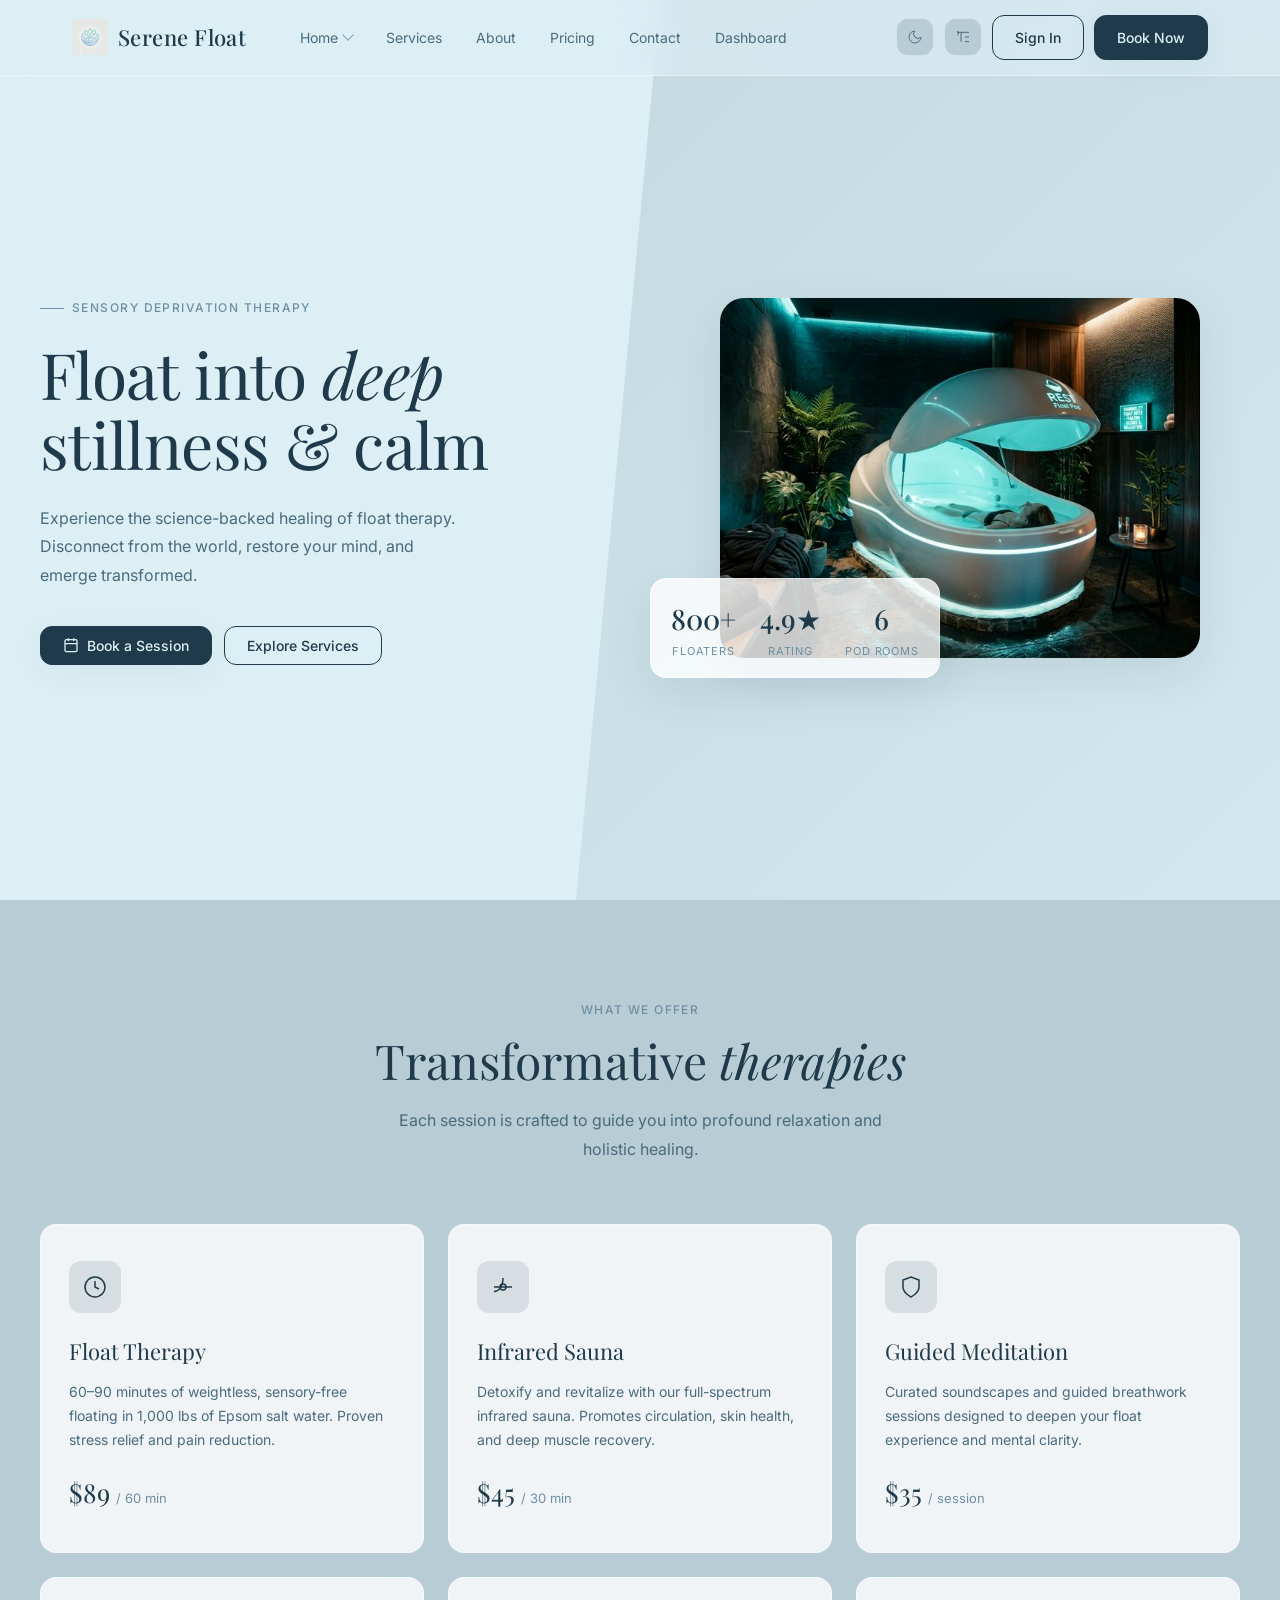
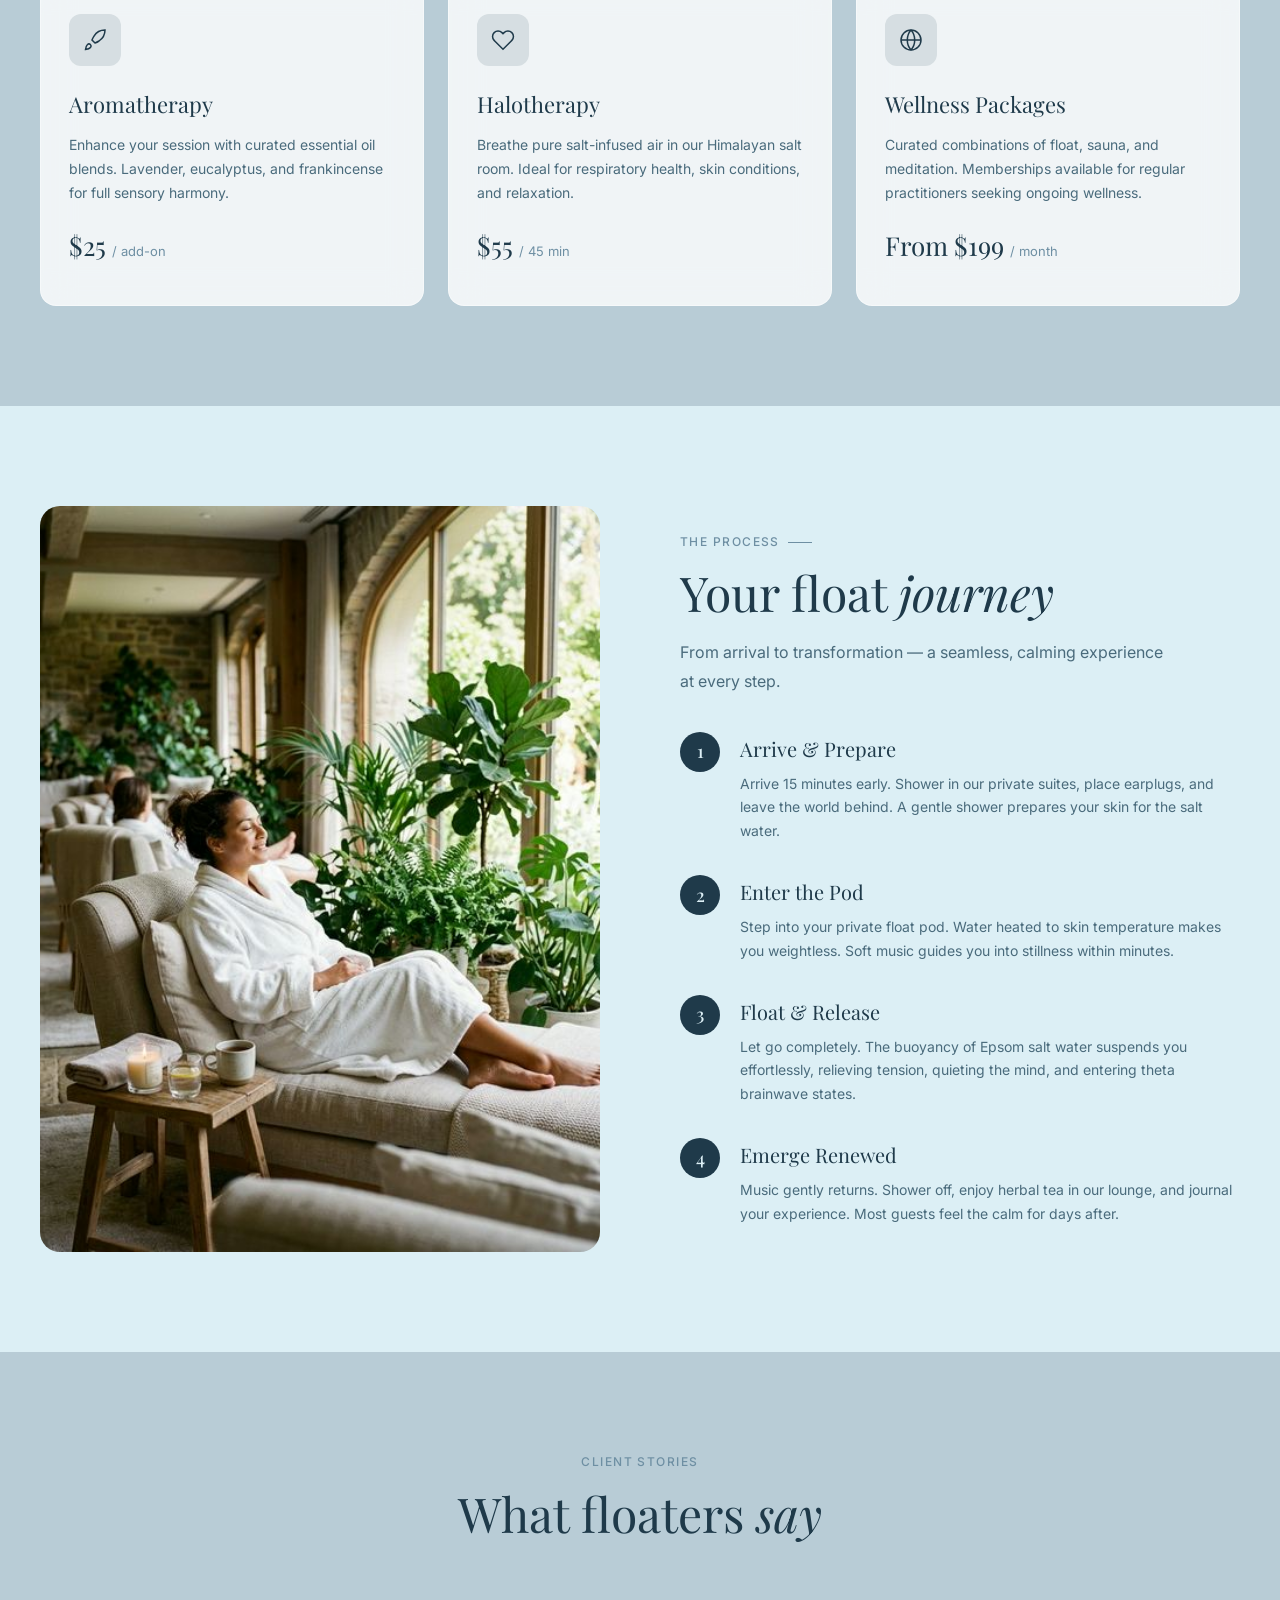
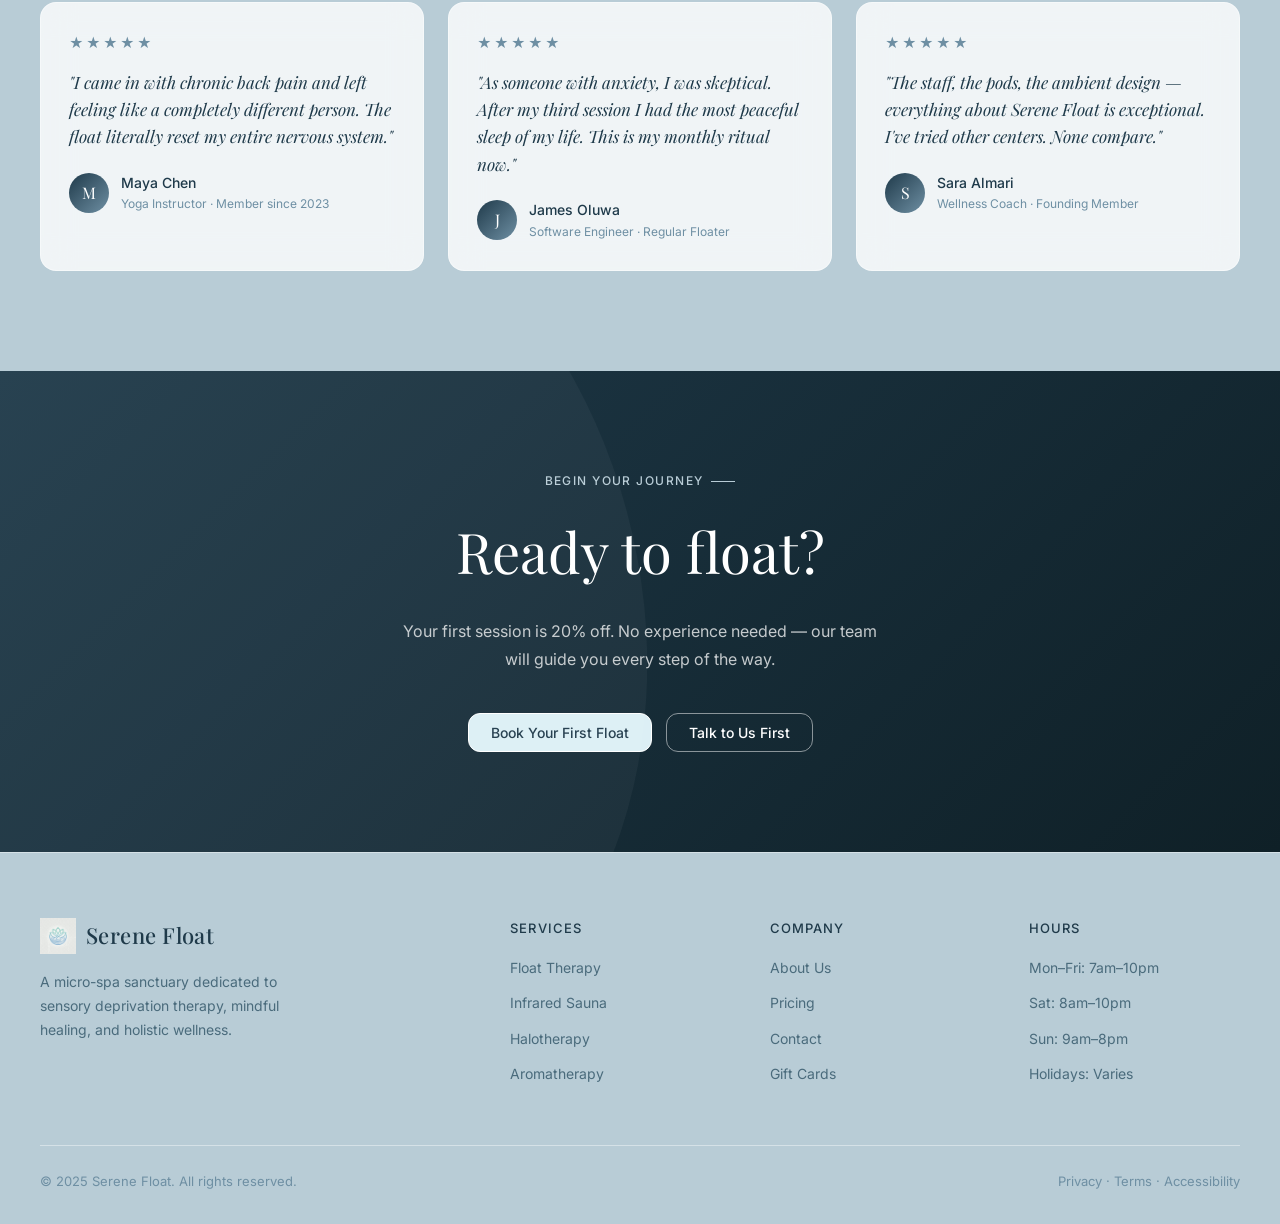
==== index.html @ e2aed6a7 "first commit" ====
<!doctype html>
<html lang="en" data-theme="light" data-dir="ltr">
  <head>
    <meta charset="UTF-8" />
    <meta name="viewport" content="width=device-width, initial-scale=1.0" />
    <title>Serene Float — Index</title>
    <link
      href="https://fonts.googleapis.com/css2?family=Playfair+Display:ital,wght@0,400;0,500;0,600;1,400&family=Inter:wght@300;400;500&family=Poppins:wght@300;400&display=swap"
      rel="stylesheet"
    />
    <link rel="stylesheet" href="assets/css/style.css" />
    <link rel="stylesheet" href="assets/css/dark-mode.css" />
    <link rel="stylesheet" href="assets/css/rtl.css" />
  </head>
  <body>
    <header class="site-header" id="siteHeader">
      <nav class="nav-inner">
        <a class="logo" onclick="showPage('home')">
          <div class="logo-icon">
            <img src="assets/images/logo.png" alt="Serene Float Logo" style="width: 100%; height: 100%; object-fit: contain;">
          </div>
          Serene Float
        </a>
        <div class="nav-links">
          <div class="nav-item dropdown">
            <a class="dropdown-toggle" onclick="showPage('home')">Home</a>
            <div class="dropdown-menu">
              <a class="dropdown-link" href="index.html">Home v1 (SPA)</a>
              <a class="dropdown-link" href="pages/home-v2.html">Home v2 (Bento)</a>
            </div>
          </div>
          <a href="pages/services.html" data-page="services">Services</a>
          <a href="pages/about.html" data-page="about">About</a>
          <a href="pages/pricing.html" data-page="pricing">Pricing</a>
          <a href="pages/contact.html" data-page="contact">Contact</a>
          <a href="pages/dashboard.html" data-page="dashboard">Dashboard</a>
          <div class="mobile-nav-btns">
            <button href="pages/login.html" class="btn btn-secondary">
              Sign In
            </button>
            <button href="pages/signup.html" class="btn btn-primary">
              Book Now
            </button>
          </div>
        </div>
        <div class="nav-actions">
          <button
            class="icon-btn"
            onclick="toggleTheme()"
            title="Toggle theme"
            id="themeBtn"
          >
            <svg
              id="themeIcon"
              viewBox="0 0 24 24"
              fill="none"
              stroke="currentColor"
              stroke-width="1.5"
            >
              <path d="M21 12.79A9 9 0 1111.21 3 7 7 0 0021 12.79z" />
            </svg>
          </button>
          <button
            class="icon-btn"
            onclick="toggleRTL()"
            title="Toggle RTL"
            id="rtlBtn"
          >
            <svg
              viewBox="0 0 24 24"
              fill="none"
              stroke="currentColor"
              stroke-width="1.5"
            >
              <path d="M3 5h12M9 5v14M3 9l3-3-3-3M15 5h6M15 19h6M15 12h6" />
            </svg>
          </button>
          <a href="pages/login.html" class="btn btn-secondary"
            >Sign In</a
          >
          <a href="pages/signup.html" class="btn btn-primary"
            >Book Now</a
          >
        </div>
      </nav>
    </header>
    <div id="home" class="page active">
      <!-- HERO -->
      <section class="hero">
        <div class="hero-inner">
          <div class="hero-content">
            <div class="hero-label fade-up fade-up-1">
              Sensory Deprivation Therapy
            </div>
            <h1 class="fade-up fade-up-2">
              Float into <em>deep</em><br />stillness & calm
            </h1>
            <p class="hero-desc fade-up fade-up-3">
              Experience the science-backed healing of float therapy. Disconnect
              from the world, restore your mind, and emerge transformed.
            </p>
            <div class="hero-actions fade-up fade-up-4">
              <button class="btn btn-primary" href="pages/signup.html">
                <svg
                  width="16"
                  height="16"
                  fill="none"
                  stroke="currentColor"
                  stroke-width="2"
                  viewBox="0 0 24 24"
                >
                  <rect x="3" y="4" width="18" height="18" rx="2" />
                  <path d="M16 2v4M8 2v4M3 10h18" />
                </svg>
                Book a Session
              </button>
              <button class="btn btn-secondary" href="pages/services.html">
                Explore Services
              </button>
            </div>
          </div>
          <div class="hero-visual fade-up fade-up-3">
            <div class="float-pod">
              <div class="float-pod-img" style="background: none">
                <img
                  src="assets/images/home_hero.png"
                  alt="Luxurious Float Pod"
                  style="width: 100%; height: 100%; object-fit: cover"
                />
              </div>
            </div>
            <div class="hero-stats">
              <div class="stat-item">
                <div class="stat-val">800+</div>
                <div class="stat-label">Floaters</div>
              </div>
              <div class="stat-item">
                <div class="stat-val">4.9★</div>
                <div class="stat-label">Rating</div>
              </div>
              <div class="stat-item">
                <div class="stat-val">6</div>
                <div class="stat-label">Pod Rooms</div>
              </div>
            </div>
          </div>
        </div>
      </section>

      <!-- SERVICES PREVIEW -->
      <section class="section services-bg">
        <div class="section-inner">
          <div class="section-header center">
            <div class="section-label">What We Offer</div>
            <h2 class="section-title">Transformative <em>therapies</em></h2>
            <p class="section-sub">
              Each session is crafted to guide you into profound relaxation and
              holistic healing.
            </p>
          </div>
          <div class="services-grid">
            <div class="service-card">
              <div class="service-icon">
                <svg viewBox="0 0 24 24">
                  <path d="M12 2a10 10 0 100 20A10 10 0 0012 2z" />
                  <path d="M12 6v6l4 2" />
                </svg>
              </div>
              <h3>Float Therapy</h3>
              <p>
                60–90 minutes of weightless, sensory-free floating in 1,000 lbs
                of Epsom salt water. Proven stress relief and pain reduction.
              </p>
              <div class="service-price">$89 <span>/ 60 min</span></div>
            </div>
            <div class="service-card">
              <div class="service-icon">
                <svg viewBox="0 0 24 24">
                  <path d="M3 12h18M12 3c0 9-4.5 13.5-9 13.5" />
                  <circle cx="12" cy="12" r="3" />
                </svg>
              </div>
              <h3>Infrared Sauna</h3>
              <p>
                Detoxify and revitalize with our full-spectrum infrared sauna.
                Promotes circulation, skin health, and deep muscle recovery.
              </p>
              <div class="service-price">$45 <span>/ 30 min</span></div>
            </div>
            <div class="service-card">
              <div class="service-icon">
                <svg viewBox="0 0 24 24">
                  <path d="M12 22s8-4 8-10V5l-8-3-8 3v7c0 6 8 10 8 10z" />
                </svg>
              </div>
              <h3>Guided Meditation</h3>
              <p>
                Curated soundscapes and guided breathwork sessions designed to
                deepen your float experience and mental clarity.
              </p>
              <div class="service-price">$35 <span>/ session</span></div>
            </div>
            <div class="service-card">
              <div class="service-icon">
                <svg viewBox="0 0 24 24">
                  <path
                    d="M4.5 16.5c-1.5 1.26-2 5-2 5s3.74-.5 5-2c.71-.84.7-2.13-.09-2.91a2.18 2.18 0 00-2.91-.09z"
                  />
                  <path
                    d="M12 15l-3-3a22 22 0 012-3.95A12.88 12.88 0 0122 2c0 2.72-.78 7.5-6 11a22.35 22.35 0 01-4 2z"
                  />
                </svg>
              </div>
              <h3>Aromatherapy</h3>
              <p>
                Enhance your session with curated essential oil blends.
                Lavender, eucalyptus, and frankincense for full sensory harmony.
              </p>
              <div class="service-price">$25 <span>/ add-on</span></div>
            </div>
            <div class="service-card">
              <div class="service-icon">
                <svg viewBox="0 0 24 24">
                  <path
                    d="M20.84 4.61a5.5 5.5 0 00-7.78 0L12 5.67l-1.06-1.06a5.5 5.5 0 00-7.78 7.78l1.06 1.06L12 21.23l7.78-7.78 1.06-1.06a5.5 5.5 0 000-7.78z"
                  />
                </svg>
              </div>
              <h3>Halotherapy</h3>
              <p>
                Breathe pure salt-infused air in our Himalayan salt room. Ideal
                for respiratory health, skin conditions, and relaxation.
              </p>
              <div class="service-price">$55 <span>/ 45 min</span></div>
            </div>
            <div class="service-card">
              <div class="service-icon">
                <svg viewBox="0 0 24 24">
                  <circle cx="12" cy="12" r="10" />
                  <path
                    d="M2 12h20M12 2a15.3 15.3 0 010 20M12 2a15.3 15.3 0 000 20"
                  />
                </svg>
              </div>
              <h3>Wellness Packages</h3>
              <p>
                Curated combinations of float, sauna, and meditation.
                Memberships available for regular practitioners seeking ongoing
                wellness.
              </p>
              <div class="service-price">From $199 <span>/ month</span></div>
            </div>
          </div>
        </div>
      </section>

      <!-- HOW IT WORKS -->
      <section class="section">
        <div class="section-inner">
          <div class="how-inner">
            <div class="how-visual">
              <div class="how-image" style="background: none">
                <img
                  src="assets/images/home_process.png"
                  alt="Spa Process"
                  style="width: 100%; height: 100%; object-fit: cover"
                />
              </div>
            </div>
            <div>
              <div class="section-label">The Process</div>
              <h2 class="section-title">Your float <em>journey</em></h2>
              <p class="section-sub" style="margin-bottom: 36px">
                From arrival to transformation — a seamless, calming experience
                at every step.
              </p>
              <div class="how-steps">
                <div class="step">
                  <div class="step-num">1</div>
                  <div class="step-content">
                    <h4>Arrive & Prepare</h4>
                    <p>
                      Arrive 15 minutes early. Shower in our private suites,
                      place earplugs, and leave the world behind. A gentle
                      shower prepares your skin for the salt water.
                    </p>
                  </div>
                </div>
                <div class="step">
                  <div class="step-num">2</div>
                  <div class="step-content">
                    <h4>Enter the Pod</h4>
                    <p>
                      Step into your private float pod. Water heated to skin
                      temperature makes you weightless. Soft music guides you
                      into stillness within minutes.
                    </p>
                  </div>
                </div>
                <div class="step">
                  <div class="step-num">3</div>
                  <div class="step-content">
                    <h4>Float & Release</h4>
                    <p>
                      Let go completely. The buoyancy of Epsom salt water
                      suspends you effortlessly, relieving tension, quieting the
                      mind, and entering theta brainwave states.
                    </p>
                  </div>
                </div>
                <div class="step">
                  <div class="step-num">4</div>
                  <div class="step-content">
                    <h4>Emerge Renewed</h4>
                    <p>
                      Music gently returns. Shower off, enjoy herbal tea in our
                      lounge, and journal your experience. Most guests feel the
                      calm for days after.
                    </p>
                  </div>
                </div>
              </div>
            </div>
          </div>
        </div>
      </section>

      <!-- TESTIMONIALS -->
      <section class="section services-bg">
        <div class="section-inner">
          <div class="section-header center">
            <div class="section-label">Client Stories</div>
            <h2 class="section-title">What floaters <em>say</em></h2>
          </div>
          <div class="testimonials-grid">
            <div class="testimonial">
              <div class="t-stars">★★★★★</div>
              <p class="t-text">
                "I came in with chronic back pain and left feeling like a
                completely different person. The float literally reset my entire
                nervous system."
              </p>
              <div class="t-author">
                <div class="t-avatar">M</div>
                <div>
                  <div class="t-name">Maya Chen</div>
                  <div class="t-role">Yoga Instructor · Member since 2023</div>
                </div>
              </div>
            </div>
            <div class="testimonial">
              <div class="t-stars">★★★★★</div>
              <p class="t-text">
                "As someone with anxiety, I was skeptical. After my third
                session I had the most peaceful sleep of my life. This is my
                monthly ritual now."
              </p>
              <div class="t-author">
                <div class="t-avatar">J</div>
                <div>
                  <div class="t-name">James Oluwa</div>
                  <div class="t-role">Software Engineer · Regular Floater</div>
                </div>
              </div>
            </div>
            <div class="testimonial">
              <div class="t-stars">★★★★★</div>
              <p class="t-text">
                "The staff, the pods, the ambient design — everything about
                Serene Float is exceptional. I've tried other centers. None
                compare."
              </p>
              <div class="t-author">
                <div class="t-avatar">S</div>
                <div>
                  <div class="t-name">Sara Almari</div>
                  <div class="t-role">Wellness Coach · Founding Member</div>
                </div>
              </div>
            </div>
          </div>
        </div>
      </section>

      <!-- CTA -->
      <section class="cta-section">
        <div class="section-inner">
          <div class="section-label">Begin Your Journey</div>
          <h2>Ready to float?</h2>
          <p>
            Your first session is 20% off. No experience needed — our team will
            guide you every step of the way.
          </p>
          <div class="cta-actions">
            <button class="btn btn-white" onclick="showPage('auth-signup')">
              Book Your First Float
            </button>
            <button class="btn btn-outline-white" onclick="showPage('contact')">
              Talk to Us First
            </button>
          </div>
        </div>
      </section>

      <!-- FOOTER -->
    </div>
    <footer class="site-footer">
      <div class="footer-inner">
        <div class="footer-grid">
          <div class="footer-brand">
            <div class="logo">
              <div class="logo-icon">
                <a href="index.html">
                  <img src="assets/images/logo.png" alt="Serene Float Logo" style="width: 100%; height: 100%; object-fit: contain;">
                </a>
              </div>
              Serene Float
            </div>
            <p>
              A micro-spa sanctuary dedicated to sensory deprivation therapy,
              mindful healing, and holistic wellness.
            </p>
          </div>
          <div class="footer-col">
            <h5>Services</h5>
            <ul>
              <li><a href="pages/services.html">Float Therapy</a></li>
              <li><a href="pages/services.html">Infrared Sauna</a></li>
              <li><a href="pages/services.html">Halotherapy</a></li>
              <li><a href="pages/services.html">Aromatherapy</a></li>
            </ul>
          </div>
          <div class="footer-col">
            <h5>Company</h5>
            <ul>
              <li><a href="pages/about.html">About Us</a></li>
              <li><a href="pages/pricing.html">Pricing</a></li>
              <li><a href="pages/contact.html">Contact</a></li>
              <li><a href="#">Gift Cards</a></li>
            </ul>
          </div>
          <div class="footer-col">
            <h5>Hours</h5>
            <ul>
              <li><a href="#">Mon–Fri: 7am–10pm</a></li>
              <li><a href="#">Sat: 8am–10pm</a></li>
              <li><a href="#">Sun: 9am–8pm</a></li>
              <li><a href="#">Holidays: Varies</a></li>
            </ul>
          </div>
        </div>
        <div class="footer-bottom">
          <p>© 2025 Serene Float. All rights reserved.</p>
          <p style="font-size: 13px; color: var(--text-light)">
            Privacy · Terms · Accessibility
          </p>
        </div>
      </div>
    </footer>

    <script src="assets/js/main.js"></script>
  </body>
</html>
---- assets/css/style.css ----
/* =========================================
   CSS VARIABLES & RESET
   ========================================= */
:root {
  --primary: #1f3a4a;
  --primary-dark: #0f2027;
  --secondary: #6e8fa3;
  --secondary-light: #b8ccd6;
  --accent-glow: #5fa8d3;
  --bg: #dceff5;
  --bg-alt: #b8ccd6;
  --surface: rgba(255, 255, 255, 0.788);
  --text: #1f3a4a;
  --text-muted: #4a6b7c;
  --text-light: #6e8fa3;
  --border: rgba(255, 255, 255, 0.4);
  --success: #9caf9c;
  --warning: #c7c9c7;
  --error: #c0645a;
  --radius: 16px;
  --radius-sm: 12px;
  --shadow: 0 8px 32px rgba(31, 58, 74, 0.05);
  --shadow-lg: 0 16px 48px rgba(31, 58, 74, 0.1);
  --glow: 0 0 20px rgba(95, 168, 211, 0.6);
  --transition: all 0.6s cubic-bezier(0.25, 0.8, 0.25, 1);
  --font-display: "Playfair Display", serif;
  --font-body: "Inter", sans-serif;
  --nav-h: 76px;
}

*,
*::before,
*::after {
  box-sizing: border-box;
  margin: 0;
  padding: 0;
}
html {
  scroll-behavior: smooth;
}
body {
  font-family: var(--font-body);
  background: var(--bg);
  color: var(--text);
  font-size: 15px;
  line-height: 1.7;
  transition:
    background 0.3s ease,
    color 0.3s ease;
}
img {
  display: block;
  max-width: 100%;
}
a {
  text-decoration: none;
  color: inherit;
}
ul {
  list-style: none;
}
button {
  font-family: var(--font-body);
  cursor: pointer;
  border: none;
  background: none;
}

/* =========================================
   PAGE SYSTEM
   ========================================= */
.page {
  display: none;
}
.page.active {
  display: block;
}
#auth-login.page.active,
#auth-signup.page.active,
#dashboard.page.active {
  display: flex;
}

/* =========================================
   HEADER & NAV
   ========================================= */
.site-header {
  position: fixed;
  top: 0;
  left: 0;
  right: 0;
  z-index: 100;
  height: var(--nav-h);
  background: var(--bg);
  border-bottom: 1px solid var(--border);
  display: flex;
  align-items: center;
  transition: var(--transition);
}
.site-header.scrolled {
  box-shadow: var(--shadow);
}
.nav-inner {
  max-width: 1200px;
  margin: 0 auto;
  padding: 0 32px;
  width: 100%;
  display: flex;
  align-items: center;
  gap: 40px;
}
.logo {
  display: flex;
  align-items: center;
  gap: 10px;
  font-family: var(--font-display);
  font-size: 22px;
  font-weight: 500;
  letter-spacing: 0.02em;
  color: var(--primary);
  white-space: nowrap;
}
.logo-icon {
  width: 36px;
  height: 36px;
  display: flex;
  align-items: center;
  justify-content: center;
  overflow: hidden;
}
.logo-icon svg {
  width: 20px;
  height: 20px;
  fill: white;
}
.nav-links {
  display: flex;
  align-items: center;
  gap: 6px;
  flex: 1;
}
.nav-links a {
  font-size: 14px;
  font-weight: 400;
  color: var(--text-muted);
  padding: 8px 14px;
  border-radius: var(--radius-sm);
  transition: var(--transition);
}
.nav-links a:hover,
.nav-links a.active {
  color: var(--primary);
  background: color-mix(in srgb, var(--primary) 8%, transparent);
}
.nav-actions {
  display: flex;
  align-items: center;
  gap: 10px;
  margin-left: auto;
}
.icon-btn {
  width: 38px;
  height: 38px;
  border-radius: var(--radius-sm);
  display: flex;
  align-items: center;
  justify-content: center;
  background: var(--bg-alt);
  border: 1px solid var(--border);
  color: var(--text-muted);
  transition: var(--transition);
  cursor: pointer;
}
.icon-btn:hover {
  color: var(--primary);
  border-color: var(--primary);
}
.icon-btn svg {
  width: 16px;
  height: 16px;
}
.btn {
  display: inline-flex;
  align-items: center;
  justify-content: center;
  gap: 8px;
  padding: 10px 22px;
  border-radius: var(--radius-sm);
  font-size: 14px;
  font-weight: 500;
  transition: var(--transition);
  cursor: pointer;
  white-space: nowrap;
}
.btn-primary {
  background: var(--primary);
  color: var(--bg);
  border: 1.5px solid var(--primary);
}
.btn-primary:hover {
  background: var(--primary-dark);
  border-color: var(--primary-dark);
  transform: translateY(-1px);
  box-shadow: 0 4px 16px color-mix(in srgb, var(--primary) 35%, transparent);
}
.btn-secondary {
  background: transparent;
  color: var(--primary);
  border: 1.5px solid var(--primary);
}
.btn-secondary:hover {
  background: color-mix(in srgb, var(--primary) 8%, transparent);
}

/* =========================================
   HERO
   ========================================= */
.hero {
  min-height: 100vh;
  display: flex;
  align-items: center;
  padding: calc(var(--nav-h) + 60px) 32px 80px;
  background: var(--bg);
  position: relative;
  overflow: hidden;
}
.hero::before {
  content: "";
  position: absolute;
  top: 0;
  right: 0;
  width: 55%;
  height: 100%;
  background: linear-gradient(
    135deg,
    color-mix(in srgb, var(--primary) 12%, transparent),
    color-mix(in srgb, var(--secondary) 8%, transparent)
  );
  clip-path: polygon(12% 0, 100% 0, 100% 100%, 0% 100%);
}
.hero-inner {
  max-width: 1200px;
  margin: 0 auto;
  width: 100%;
  display: grid;
  grid-template-columns: 1fr 1fr;
  gap: 80px;
  align-items: center;
  position: relative;
  z-index: 1;
}
.hero-label {
  display: inline-flex;
  align-items: center;
  gap: 8px;
  font-size: 12px;
  font-weight: 500;
  letter-spacing: 0.12em;
  text-transform: uppercase;
  color: var(--secondary);
  margin-bottom: 20px;
}
.hero-label::before {
  content: "";
  width: 24px;
  height: 1px;
  background: var(--secondary);
}
.hero h1 {
  font-family: var(--font-display);
  font-size: clamp(42px, 5vw, 68px);
  font-weight: 300;
  line-height: 1.1;
  letter-spacing: -0.01em;
  color: var(--text);
  margin-bottom: 24px;
}
.hero h1 em {
  font-style: italic;
  color: var(--primary);
}
.hero-desc {
  font-size: 16px;
  color: var(--text-muted);
  line-height: 1.8;
  max-width: 420px;
  margin-bottom: 36px;
}
.hero-actions {
  display: flex;
  gap: 12px;
  align-items: center;
}
.hero-visual {
  position: relative;
  display: flex;
  align-items: center;
  justify-content: center;
}
.float-pod {
  width: 100%;
  max-width: 480px;
  aspect-ratio: 4/3;
  border-radius: 24px;
  overflow: hidden;
  position: relative;
  box-shadow: var(--shadow-lg);
}
.float-pod-img {
  width: 100%;
  height: 100%;
  background: linear-gradient(
    160deg,
    #2c5f5f 0%,
    #4a7c7e 40%,
    #6ba3a5 70%,
    #c9a96e 100%
  );
  display: flex;
  align-items: center;
  justify-content: center;
}
.float-pod-img .pod-illustration {
  text-align: center;
  color: white;
}
.float-pod-img .pod-illustration svg {
  width: 80px;
  height: 80px;
  opacity: 0.9;
}
.float-pod-img .pod-illustration p {
  font-family: var(--font-display);
  font-size: 18px;
  margin-top: 12px;
  opacity: 0.85;
}
.hero-stats {
  position: absolute;
  bottom: -20px;
  left: -30px;
  background: var(--surface);
  border-radius: var(--radius);
  padding: 16px 20px;
  box-shadow: var(--shadow-lg);
  border: 1px solid var(--border);
  display: flex;
  gap: 24px;
}
.stat-item {
  text-align: center;
}
.stat-val {
  font-family: var(--font-display);
  font-size: 28px;
  font-weight: 500;
  color: var(--primary);
}
.stat-label {
  font-size: 11px;
  text-transform: uppercase;
  letter-spacing: 0.08em;
  color: var(--text-light);
}

/* =========================================
   SECTION COMMONS
   ========================================= */
.section {
  padding: 100px 32px;
}
.section-inner {
  max-width: 1200px;
  margin: 0 auto;
}
.section-label {
  font-size: 12px;
  font-weight: 500;
  letter-spacing: 0.12em;
  text-transform: uppercase;
  color: var(--secondary);
  margin-bottom: 12px;
  display: flex;
  align-items: center;
  gap: 8px;
}
.section-label::after {
  content: "";
  flex: 0 0 24px;
  height: 1px;
  background: var(--secondary);
}
.section-title {
  font-family: var(--font-display);
  font-size: clamp(30px, 4vw, 48px);
  font-weight: 300;
  line-height: 1.2;
  color: var(--text);
  margin-bottom: 16px;
}
.section-title em {
  font-style: italic;
  color: var(--primary);
}
.section-sub {
  font-size: 16px;
  color: var(--text-muted);
  max-width: 500px;
  line-height: 1.8;
}
.section-header {
  margin-bottom: 60px;
}
.section-header.center {
  text-align: center;
}
.section-header.center .section-label {
  justify-content: center;
}
.section-header.center .section-label::after {
  display: none;
}
.section-header.center .section-sub {
  margin: 0 auto;
}

/* =========================================
   SERVICES
   ========================================= */
.services-bg {
  background: var(--bg-alt);
}
.services-grid {
  display: grid;
  grid-template-columns: repeat(3, 1fr);
  gap: 24px;
}
.service-card {
  background: var(--surface);
  border-radius: var(--radius);
  padding: 36px 28px;
  border: 1px solid var(--border);
  transition: var(--transition);
  cursor: default;
}
.service-card:hover {
  transform: translateY(-4px);
  box-shadow: var(--shadow-lg);
  border-color: var(--primary);
}
.service-icon {
  width: 52px;
  height: 52px;
  border-radius: var(--radius-sm);
  background: color-mix(in srgb, var(--primary) 12%, transparent);
  display: flex;
  align-items: center;
  justify-content: center;
  margin-bottom: 20px;
}
.service-icon svg {
  width: 24px;
  height: 24px;
  stroke: var(--primary);
  fill: none;
  stroke-width: 1.5;
}
.service-card h3 {
  font-family: var(--font-display);
  font-size: 22px;
  font-weight: 400;
  margin-bottom: 10px;
}
.service-card p {
  font-size: 14px;
  color: var(--text-muted);
  line-height: 1.7;
  margin-bottom: 20px;
}
.service-price {
  font-family: var(--font-display);
  font-size: 26px;
  color: var(--primary);
}
.service-price span {
  font-family: var(--font-body);
  font-size: 13px;
  color: var(--text-light);
}

/* =========================================
   BENEFITS / HOW IT WORKS
   ========================================= */
.how-inner {
  display: grid;
  grid-template-columns: 1fr 1fr;
  gap: 80px;
  align-items: center;
}
.how-visual {
  position: relative;
}
.how-image {
  width: 100%;
  border-radius: 20px;
  overflow: hidden;
  background: linear-gradient(160deg, #1a3d3d, #4a7c7e, #7ab5b7);
  aspect-ratio: 3/4;
  display: flex;
  align-items: center;
  justify-content: center;
}
.how-image-inner {
  text-align: center;
  color: white;
}
.how-image-inner svg {
  width: 60px;
  height: 60px;
  opacity: 0.85;
}
.how-steps {
  display: flex;
  flex-direction: column;
  gap: 32px;
}
.step {
  display: flex;
  gap: 20px;
  align-items: flex-start;
}
.step-num {
  flex-shrink: 0;
  width: 40px;
  height: 40px;
  border-radius: 50%;
  background: var(--primary);
  color: var(--bg);
  display: flex;
  align-items: center;
  justify-content: center;
  font-family: var(--font-display);
  font-size: 18px;
  font-weight: 500;
}
.step-content h4 {
  font-family: var(--font-display);
  font-size: 20px;
  font-weight: 400;
  margin-bottom: 6px;
}
.step-content p {
  font-size: 14px;
  color: var(--text-muted);
  line-height: 1.7;
}

/* =========================================
   PRICING
   ========================================= */
.pricing-bg {
  background: var(--bg-alt);
}
.pricing-grid {
  display: grid;
  grid-template-columns: repeat(3, 1fr);
  gap: 24px;
}
.pricing-card {
  background: var(--surface);
  border-radius: var(--radius);
  padding: 40px 32px;
  border: 1px solid var(--border);
  transition: var(--transition);
  display: flex;
  flex-direction: column;
}
.pricing-card.popular {
  border-color: var(--primary);
  box-shadow:
    0 0 0 1px var(--primary),
    var(--shadow-lg);
  position: relative;
}
.popular-badge {
  position: absolute;
  top: -14px;
  left: 50%;
  transform: translateX(-50%);
  background: var(--primary);
  color: white;
  font-size: 11px;
  font-weight: 500;
  letter-spacing: 0.1em;
  text-transform: uppercase;
  padding: 5px 16px;
  border-radius: 20px;
}
.pricing-name {
  font-size: 13px;
  font-weight: 500;
  letter-spacing: 0.1em;
  text-transform: uppercase;
  color: var(--text-muted);
  margin-bottom: 12px;
}
.pricing-price {
  font-family: var(--font-display);
  font-size: 52px;
  font-weight: 300;
  color: var(--text);
  margin-bottom: 4px;
}
.pricing-price sup {
  font-size: 22px;
  vertical-align: top;
  margin-top: 12px;
  color: var(--text-muted);
}
.pricing-period {
  font-size: 13px;
  color: var(--text-light);
  margin-bottom: 28px;
}
.pricing-features {
  list-style: none;
  flex: 1;
  margin-bottom: 32px;
  display: flex;
  flex-direction: column;
  gap: 12px;
}
.pricing-features li {
  display: flex;
  gap: 10px;
  align-items: flex-start;
  font-size: 14px;
  color: var(--text-muted);
}
.pricing-features li svg {
  flex-shrink: 0;
  width: 16px;
  height: 16px;
  stroke: var(--primary);
  fill: none;
  stroke-width: 2;
  margin-top: 3px;
}
.pricing-card .btn {
  width: 100%;
}

/* =========================================
   TESTIMONIALS
   ========================================= */
.testimonials-grid {
  display: grid;
  grid-template-columns: repeat(3, 1fr);
  gap: 24px;
}
.testimonial {
  background: var(--surface);
  border-radius: var(--radius);
  padding: 28px;
  border: 1px solid var(--border);
}
.t-stars {
  color: var(--secondary);
  font-size: 14px;
  margin-bottom: 14px;
  letter-spacing: 2px;
}
.t-text {
  font-family: var(--font-display);
  font-size: 17px;
  font-weight: 300;
  line-height: 1.6;
  color: var(--text);
  margin-bottom: 20px;
  font-style: italic;
}
.t-author {
  display: flex;
  align-items: center;
  gap: 12px;
}
.t-avatar {
  width: 40px;
  height: 40px;
  border-radius: 50%;
  background: linear-gradient(135deg, var(--primary), var(--secondary));
  display: flex;
  align-items: center;
  justify-content: center;
  font-family: var(--font-display);
  font-size: 16px;
  color: white;
}
.t-name {
  font-weight: 500;
  font-size: 14px;
}
.t-role {
  font-size: 12px;
  color: var(--text-light);
}

/* =========================================
   CTA SECTION
   ========================================= */
.cta-section {
  padding: 100px 32px;
  background: linear-gradient(
    135deg,
    var(--primary) 0%,
    var(--primary-dark) 100%
  );
  text-align: center;
  position: relative;
  overflow: hidden;
}
.cta-section::before {
  content: "";
  position: absolute;
  top: -50%;
  left: -10%;
  width: 60%;
  height: 200%;
  background: rgba(255, 255, 255, 0.04);
  border-radius: 50%;
  transform: rotate(-15deg);
}
.cta-section .section-label {
  color: var(--secondary-light);
  justify-content: center;
}
.cta-section .section-label::after {
  background: var(--secondary-light);
}
.cta-section h2 {
  font-family: var(--font-display);
  font-size: clamp(32px, 5vw, 56px);
  font-weight: 300;
  color: white;
  margin-bottom: 20px;
}
.cta-section p {
  color: rgba(255, 255, 255, 0.75);
  font-size: 16px;
  max-width: 480px;
  margin: 0 auto 40px;
}
.cta-actions {
  display: flex;
  gap: 14px;
  justify-content: center;
}
.btn-white {
  background: var(--bg);
  color: var(--primary);
  border: 1.5px solid white;
}
.btn-white:hover {
  background: var(--secondary-light);
  border-color: var(--secondary-light);
}
.btn-outline-white {
  background: transparent;
  color: white;
  border: 1.5px solid rgba(255, 255, 255, 0.5);
}
.btn-outline-white:hover {
  background: rgba(255, 255, 255, 0.1);
  border-color: white;
}

/* =========================================
   FOOTER
   ========================================= */
.site-footer {
  background: var(--bg-alt);
  border-top: 1px solid var(--border);
  padding: 64px 32px 32px;
}
.footer-inner {
  max-width: 1200px;
  margin: 0 auto;
}
.footer-grid {
  display: grid;
  grid-template-columns: 2fr 1fr 1fr 1fr;
  gap: 48px;
  margin-bottom: 48px;
}
.footer-brand p {
  font-size: 14px;
  color: var(--text-muted);
  line-height: 1.7;
  margin-top: 16px;
  max-width: 260px;
}
.footer-col h5 {
  font-weight: 500;
  font-size: 13px;
  letter-spacing: 0.08em;
  text-transform: uppercase;
  margin-bottom: 16px;
  color: var(--text);
}
.footer-col ul li {
  margin-bottom: 10px;
}
.footer-col ul li a {
  font-size: 14px;
  color: var(--text-muted);
  transition: color 0.2s;
}
.footer-col ul li a:hover {
  color: var(--primary);
}
.footer-bottom {
  border-top: 1px solid var(--border);
  padding-top: 24px;
  display: flex;
  justify-content: space-between;
  align-items: center;
}
.footer-bottom p {
  font-size: 13px;
  color: var(--text-light);
}

/* =========================================
   SERVICES PAGE
   ========================================= */
.page-hero {
  padding: calc(var(--nav-h) + 60px) 32px 60px;
  background: var(--bg);
  text-align: center;
}
.page-hero-inner {
  max-width: 700px;
  margin: 0 auto;
}
.services-detail-grid {
  display: grid;
  grid-template-columns: 1fr 1fr;
  gap: 32px;
}
.service-detail-card {
  background: var(--surface);
  border-radius: var(--radius);
  overflow: hidden;
  border: 1px solid var(--border);
  transition: var(--transition);
}
.service-detail-card:hover {
  box-shadow: var(--shadow-lg);
}
.sdc-image {
  height: 180px;
  display: flex;
  align-items: center;
  justify-content: center;
  font-size: 48px;
}
.sdc-image.teal {
  background: linear-gradient(135deg, #2c5f5f, #4a7c7e);
}
.sdc-image.gold {
  background: linear-gradient(135deg, #8b6914, #c9a96e);
}
.sdc-image.sage {
  background: linear-gradient(135deg, #3d6b45, #6a9e72);
}
.sdc-image.blue {
  background: linear-gradient(135deg, #2c4a7e, #4a6fae);
}
.sdc-body {
  padding: 28px;
}
.sdc-body h3 {
  font-family: var(--font-display);
  font-size: 24px;
  font-weight: 400;
  margin-bottom: 10px;
}
.sdc-body p {
  font-size: 14px;
  color: var(--text-muted);
  line-height: 1.7;
  margin-bottom: 20px;
}
.sdc-meta {
  display: flex;
  gap: 20px;
  margin-bottom: 20px;
}
.sdc-meta span {
  font-size: 13px;
  color: var(--text-light);
  display: flex;
  align-items: center;
  gap: 5px;
}
.sdc-meta strong {
  color: var(--text);
}
.benefits-list {
  display: flex;
  flex-direction: column;
  gap: 8px;
  margin-bottom: 24px;
}
.benefits-list li {
  font-size: 13px;
  color: var(--text-muted);
  display: flex;
  gap: 8px;
}
.benefits-list li::before {
  content: "—";
  color: var(--secondary);
  flex-shrink: 0;
}

/* =========================================
   ABOUT PAGE
   ========================================= */
.about-story {
  display: grid;
  grid-template-columns: 1fr 1fr;
  gap: 80px;
  align-items: center;
}
.about-image {
  border-radius: 20px;
  overflow: hidden;
  background: linear-gradient(160deg, #1a3d3d, #4a7c7e);
  aspect-ratio: 3/4;
  display: flex;
  align-items: center;
  justify-content: center;
  color: white;
  text-align: center;
}
.team-grid {
  display: grid;
  grid-template-columns: repeat(4, 1fr);
  gap: 24px;
  margin-top: 60px;
}
.team-card {
  text-align: center;
}
.team-avatar {
  width: 100%;
  aspect-ratio: 1;
  border-radius: var(--radius);
  overflow: hidden;
  margin-bottom: 16px;
  background: linear-gradient(135deg, var(--primary), var(--secondary));
  display: flex;
  align-items: center;
  justify-content: center;
  font-family: var(--font-display);
  font-size: 32px;
  color: white;
}
.team-card h4 {
  font-family: var(--font-display);
  font-size: 18px;
  font-weight: 400;
  margin-bottom: 4px;
}
.team-card p {
  font-size: 13px;
  color: var(--text-light);
}
.values-grid {
  display: grid;
  grid-template-columns: repeat(3, 1fr);
  gap: 24px;
}
.value-card {
  padding: 28px;
  border-radius: var(--radius);
  background: var(--surface);
  border: 1px solid var(--border);
}
.value-card h4 {
  font-family: var(--font-display);
  font-size: 20px;
  font-weight: 400;
  margin-bottom: 8px;
  color: var(--primary);
}
.value-card p {
  font-size: 14px;
  color: var(--text-muted);
  line-height: 1.7;
}

/* =========================================
   CONTACT PAGE
   ========================================= */
.contact-grid {
  display: grid;
  grid-template-columns: 1fr 1fr;
  gap: 60px;
}
.contact-form-wrap {
  background: var(--surface);
  border-radius: var(--radius);
  padding: 40px;
  border: 1px solid var(--border);
}
.form-group {
  margin-bottom: 20px;
}
.form-group label {
  display: block;
  font-size: 13px;
  font-weight: 500;
  margin-bottom: 8px;
  color: var(--text);
}
.form-control {
  width: 100%;
  padding: 12px 16px;
  border: 1.5px solid var(--border);
  border-radius: var(--radius-sm);
  font-family: var(--font-body);
  font-size: 14px;
  background: var(--bg);
  color: var(--text);
  transition: border-color 0.2s;
}
.form-control:focus {
  outline: none;
  border-color: var(--primary);
}
textarea.form-control {
  resize: vertical;
  min-height: 120px;
}
.contact-info {
  display: flex;
  flex-direction: column;
  gap: 28px;
}
.contact-item {
  display: flex;
  gap: 16px;
  align-items: flex-start;
}
.contact-icon {
  width: 44px;
  height: 44px;
  flex-shrink: 0;
  border-radius: var(--radius-sm);
  background: color-mix(in srgb, var(--primary) 12%, transparent);
  display: flex;
  align-items: center;
  justify-content: center;
}
.contact-icon svg {
  width: 20px;
  height: 20px;
  stroke: var(--primary);
  fill: none;
  stroke-width: 1.5;
}
.contact-item h5 {
  font-weight: 500;
  margin-bottom: 4px;
}
.contact-item p {
  font-size: 14px;
  color: var(--text-muted);
}
.map-placeholder {
  border-radius: var(--radius);
  overflow: hidden;
  height: 240px;
  margin-top: 32px;
  background: linear-gradient(135deg, #c8d8d8, #a8c0c0);
  display: flex;
  align-items: center;
  justify-content: center;
  font-size: 14px;
  color: #567878;
  border: 1px solid var(--border);
}

/* =========================================
   AUTH PAGES
   ========================================= */
#auth-login,
#auth-signup {
  min-height: 100vh;
  flex-direction: column;
  align-items: center;
  justify-content: center;
  background: var(--bg-alt);
  padding: 32px;
}
.auth-header-bar {
  position: fixed;
  top: 16px;
  right: 24px;
  z-index: 200;
  display: flex;
  gap: 8px;
}
.auth-card {
  background: var(--surface);
  border-radius: 20px;
  padding: 40px;
  width: 100%;
  max-width: 440px;
  box-shadow: var(--shadow-lg);
  border: 1px solid var(--border);
}
.auth-card .logo {
  justify-content: center;
  margin-bottom: 8px;
}
.auth-title {
  text-align: center;
  font-family: var(--font-display);
  font-size: 28px;
  font-weight: 400;
  margin-bottom: 6px;
}
.auth-sub {
  text-align: center;
  font-size: 14px;
  color: var(--text-muted);
  margin-bottom: 28px;
}
.social-btns {
  display: flex;
  flex-direction: column;
  gap: 10px;
  margin-bottom: 20px;
}
.social-btn {
  display: flex;
  align-items: center;
  justify-content: center;
  gap: 10px;
  padding: 11px 16px;
  border-radius: var(--radius-sm);
  border: 1.5px solid var(--border);
  font-size: 14px;
  font-weight: 500;
  cursor: pointer;
  transition: var(--transition);
  background: var(--surface);
  color: var(--text);
  font-family: var(--font-body);
}
.social-btn:hover {
  border-color: var(--primary);
  background: var(--bg-alt);
}
.social-btn img,
.social-btn svg {
  width: 18px;
  height: 18px;
}
.auth-divider {
  display: flex;
  align-items: center;
  gap: 12px;
  margin: 20px 0;
}
.auth-divider::before,
.auth-divider::after {
  content: "";
  flex: 1;
  height: 1px;
  background: var(--border);
}
.auth-divider span {
  font-size: 12px;
  color: var(--text-light);
}
.pass-wrap {
  position: relative;
}
.eye-btn {
  position: absolute;
  right: 12px;
  top: 50%;
  transform: translateY(-50%);
  background: none;
  border: none;
  cursor: pointer;
  color: var(--text-muted);
  display: flex;
  padding: 4px;
}
.eye-btn svg {
  width: 18px;
  height: 18px;
}
.remember-row {
  display: flex;
  justify-content: space-between;
  align-items: center;
  margin-bottom: 20px;
  font-size: 13px;
}
.remember-row label {
  display: flex;
  align-items: center;
  gap: 8px;
  cursor: pointer;
  color: var(--text-muted);
}
.remember-row a {
  color: var(--primary);
}
.auth-footer {
  text-align: center;
  margin-top: 20px;
  font-size: 13px;
  color: var(--text-muted);
}
.auth-footer a {
  color: var(--primary);
  font-weight: 500;
}
.auth-card .btn {
  width: 100%;
  margin-bottom: 0;
}
.form-row {
  display: grid;
  grid-template-columns: 1fr 1fr;
  gap: 14px;
}

/* =========================================
   DASHBOARD
   ========================================= */
#dashboard {
  min-height: 100vh;
  flex-direction: row;
  background: var(--bg-alt);
}
.dash-sidebar {
  width: 260px;
  flex-shrink: 0;
  background: var(--surface);
  border-right: 1px solid var(--border);
  display: flex;
  flex-direction: column;
  position: sticky;
  top: 0;
  height: 100vh;
  overflow-y: auto;
}
.dash-logo {
  padding: 28px 24px 20px;
  border-bottom: 1px solid var(--border);
}
.dash-nav {
  flex: 1;
  padding: 20px 12px;
}
.dash-nav-section {
  margin-bottom: 24px;
}
.dash-nav-section h6 {
  font-size: 10px;
  font-weight: 600;
  letter-spacing: 0.12em;
  text-transform: uppercase;
  color: var(--text-light);
  padding: 0 12px;
  margin-bottom: 6px;
}
.dash-nav-link {
  display: flex;
  align-items: center;
  gap: 10px;
  padding: 10px 12px;
  border-radius: var(--radius-sm);
  font-size: 14px;
  color: var(--text-muted);
  cursor: pointer;
  transition: var(--transition);
  margin-bottom: 2px;
  width: 100%;
  background: none;
  border: none;
  font-family: var(--font-body);
  text-align: left;
}
.dash-nav-link svg {
  width: 18px;
  height: 18px;
  stroke: currentColor;
  fill: none;
  stroke-width: 1.5;
  flex-shrink: 0;
}
.dash-nav-link:hover {
  background: var(--bg-alt);
  color: var(--primary);
}
.dash-nav-link.active {
  background: color-mix(in srgb, var(--primary) 12%, transparent);
  color: var(--primary);
  font-weight: 500;
}
.dash-sidebar-footer {
  padding: 16px 12px;
  border-top: 1px solid var(--border);
}
.dash-user {
  display: flex;
  align-items: center;
  gap: 10px;
  padding: 10px 12px;
  border-radius: var(--radius-sm);
  cursor: pointer;
}
.dash-user-avatar {
  width: 36px;
  height: 36px;
  border-radius: 50%;
  flex-shrink: 0;
  background: linear-gradient(135deg, var(--primary), var(--secondary));
  display: flex;
  align-items: center;
  justify-content: center;
  font-family: var(--font-display);
  font-size: 15px;
  color: white;
}
.dash-user-name {
  font-size: 14px;
  font-weight: 500;
}
.dash-user-role {
  font-size: 11px;
  color: var(--text-light);
}
.logout-btn {
  display: flex;
  align-items: center;
  gap: 8px;
  padding: 10px 12px;
  border-radius: var(--radius-sm);
  font-size: 14px;
  color: var(--error);
  cursor: pointer;
  transition: var(--transition);
  width: 100%;
  background: none;
  border: none;
  font-family: var(--font-body);
}
.logout-btn:hover {
  background: color-mix(in srgb, var(--error) 10%, transparent);
}
.logout-btn svg {
  width: 16px;
  height: 16px;
  stroke: currentColor;
  fill: none;
  stroke-width: 1.5;
}

/* DASHBOARD MAIN */
.dash-main {
  flex: 1;
  display: flex;
  flex-direction: column;
  min-width: 0;
}
.dash-topbar {
  background: var(--surface);
  border-bottom: 1px solid var(--border);
  padding: 0 32px;
  height: 64px;
  display: flex;
  align-items: center;
  justify-content: space-between;
  position: sticky;
  top: 0;
  z-index: 10;
}
.dash-topbar-title {
  font-family: var(--font-display);
  font-size: 22px;
  font-weight: 400;
}
.dash-topbar-right {
  display: flex;
  align-items: center;
  gap: 12px;
}
.notif-btn {
  width: 38px;
  height: 38px;
  border-radius: var(--radius-sm);
  display: flex;
  align-items: center;
  justify-content: center;
  background: var(--bg-alt);
  border: 1px solid var(--border);
  cursor: pointer;
  position: relative;
  color: var(--text-muted);
  transition: var(--transition);
}
.notif-btn:hover {
  color: var(--primary);
  border-color: var(--primary);
}
.notif-btn svg {
  width: 18px;
  height: 18px;
  stroke: currentColor;
  fill: none;
  stroke-width: 1.5;
}
.notif-badge {
  position: absolute;
  top: 6px;
  right: 6px;
  width: 8px;
  height: 8px;
  border-radius: 50%;
  background: var(--error);
  border: 2px solid var(--surface);
}
.dash-profile-btn {
  display: flex;
  align-items: center;
  gap: 8px;
  cursor: pointer;
}
.dash-content {
  padding: 32px;
  flex: 1;
}

/* DASHBOARD PANEL */
.dash-panel {
  display: none;
}
.dash-panel.active {
  display: block;
}
.welcome-banner {
  background: linear-gradient(135deg, var(--primary), var(--primary-dark));
  border-radius: var(--radius);
  padding: 28px 32px;
  color: white;
  margin-bottom: 28px;
  display: flex;
  justify-content: space-between;
  align-items: center;
}
.welcome-banner h2 {
  font-family: var(--font-display);
  font-size: 26px;
  font-weight: 300;
  margin-bottom: 4px;
}
.welcome-banner p {
  font-size: 14px;
  opacity: 0.8;
}
.welcome-banner .btn-white {
  padding: 10px 20px;
  font-size: 13px;
}
.metrics-grid {
  display: grid;
  grid-template-columns: repeat(4, 1fr);
  gap: 16px;
  margin-bottom: 28px;
}
.metric-card {
  background: var(--surface);
  border-radius: var(--radius);
  padding: 20px;
  border: 1px solid var(--border);
}
.metric-card .metric-label {
  font-size: 12px;
  text-transform: uppercase;
  letter-spacing: 0.08em;
  color: var(--text-light);
  margin-bottom: 8px;
}
.metric-card .metric-val {
  font-family: var(--font-display);
  font-size: 32px;
  font-weight: 400;
  color: var(--text);
  margin-bottom: 4px;
}
.metric-card .metric-change {
  font-size: 12px;
}
.metric-card .metric-change.up {
  color: var(--success);
}
.metric-card .metric-change.down {
  color: var(--error);
}
.dash-two-col {
  display: grid;
  grid-template-columns: 1.6fr 1fr;
  gap: 20px;
  margin-bottom: 20px;
}
.dash-card {
  background: var(--surface);
  border-radius: var(--radius);
  border: 1px solid var(--border);
  overflow: hidden;
}
.dash-card-header {
  padding: 18px 22px;
  border-bottom: 1px solid var(--border);
  display: flex;
  justify-content: space-between;
  align-items: center;
}
.dash-card-header h4 {
  font-family: var(--font-display);
  font-size: 18px;
  font-weight: 400;
}
.dash-card-header a {
  font-size: 13px;
  color: var(--primary);
}
.dash-card-body {
  padding: 20px 22px;
}
.booking-list {
  display: flex;
  flex-direction: column;
  gap: 14px;
}
.booking-item {
  display: flex;
  align-items: center;
  gap: 14px;
}
.booking-time {
  width: 56px;
  text-align: center;
  flex-shrink: 0;
  background: color-mix(in srgb, var(--primary) 10%, transparent);
  border-radius: var(--radius-sm);
  padding: 8px;
}
.booking-time .bt {
  font-weight: 500;
  font-size: 15px;
  color: var(--primary);
  font-family: var(--font-display);
}
.booking-time .bd {
  font-size: 10px;
  color: var(--text-light);
  text-transform: uppercase;
}
.booking-info {
  flex: 1;
}
.booking-info h5 {
  font-size: 14px;
  font-weight: 500;
  margin-bottom: 2px;
}
.booking-info p {
  font-size: 12px;
  color: var(--text-muted);
}
.booking-status {
  font-size: 11px;
  font-weight: 500;
  padding: 4px 10px;
  border-radius: 20px;
  text-transform: uppercase;
  letter-spacing: 0.06em;
}
.status-confirmed {
  background: color-mix(in srgb, var(--success) 15%, transparent);
  color: var(--success);
}
.status-pending {
  background: color-mix(in srgb, var(--warning) 15%, transparent);
  color: #8b6914;
}
.wellness-score {
  text-align: center;
  padding: 20px;
}
.score-ring {
  width: 120px;
  height: 120px;
  margin: 0 auto 16px;
  position: relative;
}
.score-ring svg {
  width: 100%;
  height: 100%;
  transform: rotate(-90deg);
}
.score-ring circle.bg {
  fill: none;
  stroke: var(--bg-alt);
  stroke-width: 10;
}
.score-ring circle.val {
  fill: none;
  stroke: var(--primary);
  stroke-width: 10;
  stroke-linecap: round;
  stroke-dasharray: 302;
  stroke-dashoffset: 60;
  transition: stroke-dashoffset 1s ease;
}
.score-center {
  position: absolute;
  top: 50%;
  left: 50%;
  transform: translate(-50%, -50%);
  text-align: center;
}
.score-center .sv {
  font-family: var(--font-display);
  font-size: 28px;
  font-weight: 400;
  color: var(--primary);
}
.score-center .sl {
  font-size: 11px;
  color: var(--text-light);
}
.score-desc {
  font-size: 13px;
  color: var(--text-muted);
}
.wellness-bars {
  display: flex;
  flex-direction: column;
  gap: 10px;
  margin-top: 12px;
}

.w-bar-label {
  display: flex;
  justify-content: space-between;
  font-size: 12px;
  color: var(--text-muted);
  margin-bottom: 5px;
}
.w-bar-track {
  height: 6px;
  border-radius: 3px;
  background: var(--bg-alt);
  overflow: hidden;
}
.w-bar-fill {
  height: 100%;
  border-radius: 3px;
  background: linear-gradient(90deg, var(--primary), var(--secondary));
}
.visit-history {
  display: flex;
  flex-direction: column;
  gap: 12px;
}
.visit-item {
  display: flex;
  gap: 14px;
  align-items: center;
}
.visit-dot {
  width: 10px;
  height: 10px;
  border-radius: 50%;
  background: var(--primary);
  flex-shrink: 0;
}
.visit-info {
  flex: 1;
}
.visit-info h5 {
  font-size: 14px;
  font-weight: 500;
  margin-bottom: 2px;
}
.visit-info p {
  font-size: 12px;
  color: var(--text-muted);
}
.visit-badge {
  font-size: 11px;
  padding: 4px 10px;
  border-radius: 20px;
  background: var(--bg-alt);
  color: var(--text-light);
}

/* BOOKING PANEL */
.booking-calendar-grid {
  display: grid;
  grid-template-columns: 1fr 1fr;
  gap: 24px;
}
.calendar-widget {
  background: var(--surface);
  border-radius: var(--radius);
  border: 1px solid var(--border);
  padding: 24px;
}
.cal-header {
  display: flex;
  justify-content: space-between;
  align-items: center;
  margin-bottom: 20px;
}
.cal-header h4 {
  font-family: var(--font-display);
  font-size: 20px;
}
.cal-nav {
  display: flex;
  gap: 8px;
}
.cal-nav button {
  width: 32px;
  height: 32px;
  border-radius: var(--radius-sm);
  background: var(--bg-alt);
  border: 1px solid var(--border);
  cursor: pointer;
  display: flex;
  align-items: center;
  justify-content: center;
  color: var(--text-muted);
}
.cal-days-header {
  display: grid;
  grid-template-columns: repeat(7, 1fr);
  margin-bottom: 8px;
}
.cal-days-header span {
  text-align: center;
  font-size: 11px;
  font-weight: 500;
  color: var(--text-light);
  text-transform: uppercase;
  padding: 4px;
}
.cal-days {
  display: grid;
  grid-template-columns: repeat(7, 1fr);
  gap: 4px;
}
.cal-day {
  aspect-ratio: 1;
  display: flex;
  align-items: center;
  justify-content: center;
  font-size: 13px;
  border-radius: var(--radius-sm);
  cursor: pointer;
  transition: var(--transition);
  color: var(--text-muted);
}
.cal-day:hover {
  background: var(--bg-alt);
  color: var(--primary);
}
.cal-day.today {
  background: var(--primary);
  color: var(--bg);
  font-weight: 500;
}
.cal-day.selected {
  background: color-mix(in srgb, var(--primary) 20%, transparent);
  color: var(--primary);
  border: 1.5px solid var(--primary);
}
.cal-day.other-month {
  color: var(--text-light);
  opacity: 0.5;
}
.cal-day.has-booking::after {
  content: "";
  display: block;
  width: 4px;
  height: 4px;
  border-radius: 50%;
  background: var(--secondary);
  position: absolute;
  bottom: 3px;
}
.cal-day {
  position: relative;
}
.time-slots {
  background: var(--surface);
  border-radius: var(--radius);
  border: 1px solid var(--border);
  padding: 24px;
}
.time-slots h4 {
  font-family: var(--font-display);
  font-size: 20px;
  margin-bottom: 16px;
}
.time-grid {
  display: grid;
  grid-template-columns: repeat(3, 1fr);
  gap: 8px;
  margin-bottom: 24px;
}
.time-slot {
  padding: 10px;
  text-align: center;
  border-radius: var(--radius-sm);
  border: 1.5px solid var(--border);
  font-size: 13px;
  cursor: pointer;
  transition: var(--transition);
}
.time-slot:hover {
  border-color: var(--primary);
  color: var(--primary);
}
.time-slot.selected {
  background: var(--primary);
  border-color: var(--primary);
  color: var(--bg);
}
.time-slot.unavailable {
  opacity: 0.4;
  cursor: not-allowed;
  background: var(--bg-alt);
}
.booking-form-section {
  margin-top: 24px;
}
.booking-form-section h4 {
  font-family: var(--font-display);
  font-size: 20px;
  margin-bottom: 20px;
}

/* MEMBERSHIP PANEL */
.membership-cards {
  display: grid;
  grid-template-columns: repeat(3, 1fr);
  gap: 20px;
  margin-bottom: 32px;
}
.membership-card {
  background: var(--surface);
  border-radius: var(--radius);
  border: 1px solid var(--border);
  padding: 28px;
  position: relative;
  transition: var(--transition);
}
.membership-card.active-plan {
  border-color: var(--primary);
  box-shadow: 0 0 0 1px var(--primary);
}
.active-plan-badge {
  position: absolute;
  top: -12px;
  left: 50%;
  transform: translateX(-50%);
  background: var(--secondary);
  color: white;
  font-size: 11px;
  font-weight: 500;
  padding: 4px 14px;
  border-radius: 20px;
  text-transform: uppercase;
  letter-spacing: 0.08em;
}
.membership-card h3 {
  font-family: var(--font-display);
  font-size: 22px;
  font-weight: 400;
  margin-bottom: 6px;
}
.membership-card .m-price {
  font-family: var(--font-display);
  font-size: 40px;
  font-weight: 300;
  color: var(--primary);
  margin-bottom: 4px;
}
.membership-card .m-period {
  font-size: 13px;
  color: var(--text-light);
  margin-bottom: 20px;
}
.membership-card ul {
  display: flex;
  flex-direction: column;
  gap: 10px;
  margin-bottom: 24px;
}
.membership-card ul li {
  font-size: 13px;
  color: var(--text-muted);
  display: flex;
  gap: 8px;
  align-items: center;
}
.membership-card ul li svg {
  width: 14px;
  height: 14px;
  stroke: var(--primary);
  fill: none;
  stroke-width: 2;
  flex-shrink: 0;
}

/* WAIVER PANEL */
.waiver-wrap {
  max-width: 760px;
  margin: 0 auto;
}
.waiver-card {
  background: var(--surface);
  border-radius: var(--radius);
  border: 1px solid var(--border);
  padding: 36px;
}
.waiver-card h3 {
  font-family: var(--font-display);
  font-size: 26px;
  font-weight: 400;
  margin-bottom: 6px;
}
.waiver-card .waiver-sub {
  font-size: 14px;
  color: var(--text-muted);
  margin-bottom: 28px;
}
.waiver-section {
  margin-bottom: 24px;
}
.waiver-section h5 {
  font-weight: 600;
  font-size: 14px;
  margin-bottom: 8px;
  color: var(--text);
}
.waiver-section p {
  font-size: 13px;
  color: var(--text-muted);
  line-height: 1.7;
}
.waiver-scroll {
  max-height: 200px;
  overflow-y: auto;
  border: 1px solid var(--border);
  border-radius: var(--radius-sm);
  padding: 16px;
  background: var(--bg-alt);
  margin-bottom: 20px;
}
.waiver-checks {
  display: flex;
  flex-direction: column;
  gap: 12px;
  margin-bottom: 24px;
}
.waiver-check {
  display: flex;
  gap: 10px;
  align-items: flex-start;
  font-size: 14px;
  color: var(--text-muted);
  cursor: pointer;
}
.waiver-check input {
  margin-top: 3px;
  accent-color: var(--primary);
}
.signature-pad {
  border: 1.5px dashed var(--border);
  border-radius: var(--radius-sm);
  height: 120px;
  margin-bottom: 12px;
  display: flex;
  align-items: center;
  justify-content: center;
  background: var(--bg-alt);
  cursor: crosshair;
  position: relative;
}
.signature-pad canvas {
  width: 100%;
  height: 100%;
}
.signature-hint {
  font-size: 12px;
  color: var(--text-light);
  text-align: center;
  margin-bottom: 20px;
}

/* WELLNESS HISTORY PANEL */
.history-timeline {
  display: flex;
  flex-direction: column;
  gap: 0;
}
.history-item {
  display: flex;
  gap: 20px;
  padding: 20px 0;
  border-bottom: 1px solid var(--border);
}
.history-date {
  width: 80px;
  flex-shrink: 0;
  text-align: center;
}
.history-date .hd-day {
  font-family: var(--font-display);
  font-size: 32px;
  font-weight: 300;
  color: var(--primary);
  line-height: 1;
}
.history-date .hd-month {
  font-size: 11px;
  text-transform: uppercase;
  letter-spacing: 0.08em;
  color: var(--text-light);
}
.history-content {
  flex: 1;
}
.history-content h4 {
  font-family: var(--font-display);
  font-size: 18px;
  font-weight: 400;
  margin-bottom: 4px;
}
.history-content p {
  font-size: 13px;
  color: var(--text-muted);
  margin-bottom: 10px;
}
.history-tags {
  display: flex;
  gap: 8px;
  flex-wrap: wrap;
}
.h-tag {
  font-size: 11px;
  padding: 3px 10px;
  border-radius: 20px;
  background: var(--bg-alt);
  color: var(--text-muted);
}
.history-rating {
  text-align: right;
}
.h-stars {
  color: var(--secondary);
  font-size: 14px;
}
.h-dur {
  font-size: 12px;
  color: var(--text-light);
  margin-top: 4px;
}

/* =========================================
   RESPONSIVE
   ========================================= */
@media (max-width: 900px) {
  .hero-inner,
  .how-inner,
  .about-story,
  .contact-grid {
    grid-template-columns: 1fr;
    gap: 40px;
  }
  .services-grid,
  .testimonials-grid,
  .pricing-grid,
  .footer-grid,
  .services-detail-grid,
  .team-grid,
  .values-grid {
    grid-template-columns: 1fr 1fr;
  }
  .metrics-grid {
    grid-template-columns: 1fr 1fr;
  }
  .dash-two-col {
    grid-template-columns: 1fr;
  }
  .booking-calendar-grid {
    grid-template-columns: 1fr;
  }
  .membership-cards {
    grid-template-columns: 1fr;
  }
  .hero-stats {
    position: static;
    margin-top: 24px;
  }
}

.mobile-nav-btns {
  display: none;
}

@media (max-width: 768px) {
  .nav-links {
    position: fixed;
    top: var(--nav-h);
    left: 0;
    right: 0;
    background: var(--bg);
    backdrop-filter: blur(20px);
    -webkit-backdrop-filter: blur(20px);
    flex-direction: column;
    align-items: stretch;
    padding: 24px;
    border-bottom: 1px solid var(--border);
    transform: translateY(-100%);
    opacity: 0;
    pointer-events: none;
    transition: var(--transition);
  }
  .nav-links.mobile-open {
    transform: translateY(0);
    opacity: 1;
    pointer-events: auto;
  }
  .nav-links a {
    width: 100%;
    text-align: left;
    padding: 12px 16px;
  }
  .nav-inner {
    gap: 12px;
  }
  .mobile-toggle {
    display: flex;
    order: 3;
    margin-left: 4px;
  }
  .nav-actions {
    margin-left: auto;
    order: 2;
    gap: 8px;
  }
  .nav-actions .btn {
    display: none;
  } /* Hide standard buttons on mobile interface */

  .mobile-nav-btns {
    display: flex;
    flex-direction: column;
    gap: 12px;
    width: 100%;
    margin-top: 16px;
    padding-top: 16px;
    border-top: 1px solid var(--border);
  }
  .mobile-nav-btns .btn {
    width: 100%;
    justify-content: center;
  }

  .dash-sidebar {
    position: fixed;
    left: -280px;
    top: 0;
    bottom: 0;
    width: 280px;
    z-index: 1000;
    transition: var(--transition);
  }
  .dash-sidebar.mobile-open {
    left: 0;
    box-shadow: var(--shadow-lg);
  }
  .dash-mobile-toggle {
    display: flex;
  }
}

@media (min-width: 769px) {
  .mobile-toggle,
  .dash-mobile-toggle {
    display: none !important;
  }
}

@media (max-width: 600px) {
  .nav-inner {
    padding: 0 16px;
  }
  .section {
    padding: 60px 16px;
  }
  .hero {
    padding: calc(var(--nav-h) + 40px) 20px 60px;
  }
  .services-grid,
  .testimonials-grid,
  .pricing-grid,
  .footer-grid,
  .services-detail-grid,
  .team-grid,
  .values-grid {
    grid-template-columns: 1fr;
  }
  .metrics-grid {
    grid-template-columns: 1fr;
  }
  .dash-topbar {
    padding: 0 16px;
  }
  .dash-content {
    padding: 20px 16px;
  }
  .form-row {
    grid-template-columns: 1fr;
  }
  .hero h1 {
    font-size: 36px;
  }
  .section-title {
    font-size: 28px;
  }
  .history-item {
    flex-direction: column;
    gap: 8px;
  }
  .history-rating {
    text-align: left;
  }
}

/* =========================================
   ANIMATIONS
   ========================================= */
@keyframes fadeUp {
  from {
    opacity: 0;
    transform: translateY(24px);
  }
  to {
    opacity: 1;
    transform: translateY(0);
  }
}
.fade-up {
  animation: fadeUp 0.7s ease forwards;
}
.fade-up-1 {
  animation-delay: 0.1s;
  opacity: 0;
}
.fade-up-2 {
  animation-delay: 0.2s;
  opacity: 0;
}
.fade-up-3 {
  animation-delay: 0.3s;
  opacity: 0;
}
.fade-up-4 {
  animation-delay: 0.4s;
  opacity: 0;
}

/* Scrollbar */
::-webkit-scrollbar {
  width: 6px;
}
::-webkit-scrollbar-track {
  background: transparent;
}
::-webkit-scrollbar-thumb {
  background: var(--border);
  border-radius: 3px;
}
/* Glassmorphism Classes */
.service-card,
.pricing-card,
.auth-card,
.dash-sidebar,
.dash-topbar,
.dash-card,
.calendar-widget,
.time-slots,
.membership-card,
.waiver-card,
.testimonial {
  backdrop-filter: blur(16px);
  -webkit-backdrop-filter: blur(16px);
  background: var(--surface);
  border: 1px solid var(--border);
}

.site-header {
  background: rgba(220, 239, 245, 0.6) !important;
  backdrop-filter: blur(20px);
  -webkit-backdrop-filter: blur(20px);
}
[data-theme="dark"] .site-header {
  background: rgba(15, 32, 39, 0.7) !important;
}

/* Animations and Glow */
.btn-primary {
  box-shadow: var(--shadow);
  transition: all 0.5s ease;
}
.btn-primary:hover {
  box-shadow: var(--glow);
  transform: translateY(-2px);
}

/* Water Ripple Hover effect */
.service-card:hover,
.pricing-card:hover,
.dash-card:hover {
  transform: translateY(-4px);
  box-shadow: 0 12px 40px rgba(95, 168, 211, 0.15);
  border-color: rgba(95, 168, 211, 0.4);
}
[data-theme="dark"] .dash-card,
[data-theme="dark"] .card-gradient {
  background: linear-gradient(135deg, #203a43, #2c5364);
}

#toast-notification {
  position: fixed;
  bottom: 32px;
  right: 32px;
  background: var(--surface);
  color: var(--text);
  padding: 14px 28px;
  border-radius: var(--radius-sm);
  box-shadow: var(--shadow-lg);
  border: 1px solid var(--border);
  backdrop-filter: blur(16px);
  -webkit-backdrop-filter: blur(16px);
  z-index: 9999;
  transform: translateY(150px) scale(0.9);
  opacity: 0;
  transition: all 0.5s cubic-bezier(0.25, 0.8, 0.25, 1);
  font-family: var(--font-body);
  font-weight: 500;
  font-size: 14px;
  pointer-events: none;
}
#toast-notification.show {
  transform: translateY(0) scale(1);
  opacity: 1;
}

/* =========================================
   HOME V2 & BENTO GRID
   ========================================= */
.bento-grid {
  display: grid;
  grid-template-columns: repeat(4, 1fr);
  grid-template-rows: repeat(2, 300px);
  gap: 24px;
  margin-top: 48px;
}

.bento-item {
  position: relative;
  border-radius: var(--radius-lg);
  overflow: hidden;
  background: var(--surface);
  border: 1px solid var(--border);
  transition: all 0.5s cubic-bezier(0.4, 0, 0.2, 1);
  backdrop-filter: blur(12px);
  -webkit-backdrop-filter: blur(12px);
}

.bento-item:hover {
  transform: scale(1.02);
  border-color: var(--primary);
  box-shadow: var(--glow);
}

.bento-item.large {
  grid-column: span 2;
  grid-row: span 2;
}

.bento-item.medium {
  grid-column: span 2;
}

.bento-img {
  width: 100%;
  height: 100%;
  object-fit: cover;
  transition: transform 0.8s ease;
}

.bento-item:hover .bento-img {
  transform: scale(1.1);
}

.bento-overlay {
  position: absolute;
  inset: 0;
  background: linear-gradient(to top, rgba(0,0,0,0.8), transparent 70%);
  display: flex;
  flex-direction: column;
  justify-content: flex-end;
  padding: 32px;
  color: white;
}

.bento-overlay h3 {
  font-family: var(--font-display);
  font-size: 24px;
  margin-bottom: 8px;
}

.bento-overlay p {
  font-size: 14px;
  opacity: 0.8;
  max-width: 250px;
}

.hero-v2 {
  min-height: 100vh;
  display: flex;
  align-items: center;
  position: relative;
  padding-top: 100px;
  overflow: hidden;
}

.hero-v2 h1 {
  font-size: clamp(42px, 8vw, 72px);
  line-height: 1.1;
  margin-bottom: 24px;
}

.hero-v2 .hero-desc {
  font-size: 18px;
  margin-bottom: 40px;
  max-width: 540px;
}

.hero-v2-bg {
  position: absolute;
  inset: 0;
  z-index: -1;
}

.hero-v2-bg img {
  width: 100%;
  height: 100%;
  object-fit: cover;
}

.hero-v2-bg::after {
  content: '';
  position: absolute;
  inset: 0;
  background: linear-gradient(to right, var(--bg) 40%, transparent);
}

.benefit-card {
  padding: 40px;
  text-align: center;
  border-top: 4px solid var(--primary);
  background: var(--surface);
  border-radius: var(--radius-lg);
  display: flex;
  flex-direction: column;
  align-items: center;
  transition: transform 0.3s ease;
}

.benefit-card:hover {
  transform: translateY(-8px);
}

.benefit-icon {
  width: 48px;
  height: 48px;
  margin-bottom: 24px;
  color: var(--primary);
  opacity: 0.8;
}

/* Animations */
.reveal {
  opacity: 0;
  transform: translateY(30px);
  transition: all 0.8s ease-out;
}

.reveal.active {
  opacity: 1;
  transform: translateY(0);
}

@media (max-width: 900px) {
  .bento-grid {
    grid-template-columns: repeat(2, 1fr);
    grid-template-rows: auto;
  }
}

@media (max-width: 600px) {
  .bento-grid {
    grid-template-columns: 1fr;
    gap: 16px;
  }
  .bento-item.large, .bento-item.medium {
    grid-column: span 1;
  }
  .hero-v2 {
    padding-top: 80px;
    text-align: center;
    min-height: auto;
    padding-bottom: 60px;
  }
  .hero-v2 h1 {
    font-size: clamp(32px, 12vw, 42px) !important;
    margin-bottom: 16px;
    max-width: 100%;
    margin-left: auto;
    margin-right: auto;
  }
  .hero-v2 .hero-desc {
    font-size: 16px !important;
    margin-bottom: 24px !important;
    padding: 0 10px;
    max-width: 100%;
    margin-left: auto;
    margin-right: auto;
  }
  .hero-v2 .hero-actions {
    flex-direction: column;
    width: 100%;
    gap: 12px;
  }
  .hero-v2 .hero-actions .btn {
    width: 100%;
  }
  .hero-v2-bg::after {
    background: linear-gradient(to top, var(--bg) 60%, transparent);
  }
}
/* =========================================
   DROPDOWN NAVIGATION
   ========================================= */
.nav-item.dropdown {
  position: relative;
  display: flex;
  align-items: center;
}

.dropdown-toggle {
  display: flex;
  align-items: center;
  gap: 6px;
  cursor: pointer;
  padding: 8px 14px;
  border-radius: var(--radius-sm);
  color: var(--text-muted);
  font-size: 14px;
  transition: all 0.3s ease;
}

.dropdown-toggle::after {
  content: '';
  width: 8px;
  height: 8px;
  border-right: 1.5px solid currentColor;
  border-bottom: 1.5px solid currentColor;
  transform: translateY(-2px) rotate(45deg);
  transition: transform 0.3s ease;
  opacity: 0.6;
}

.nav-item.dropdown:hover .dropdown-toggle {
  color: var(--primary);
  background: var(--bg-alt);
}

.nav-item.dropdown:hover .dropdown-toggle::after {
  transform: translateY(1px) rotate(225deg);
}

.dropdown-menu {
  position: absolute;
  top: 100%;
  left: 0;
  min-width: 180px;
  background: var(--surface);
  backdrop-filter: blur(20px);
  -webkit-backdrop-filter: blur(20px);
  border: 1px solid var(--border);
  border-radius: var(--radius-md);
  padding: 12px 8px;
  margin-top: 10px;
  opacity: 0;
  visibility: hidden;
  transform: translateY(10px);
  transition: all 0.4s cubic-bezier(0.165, 0.84, 0.44, 1);
  box-shadow: var(--shadow-lg);
  z-index: 1000;
}

.nav-item.dropdown:hover .dropdown-menu {
  opacity: 1;
  visibility: visible;
  transform: translateY(0);
}

.dropdown-link {
  display: block;
  padding: 10px 16px;
  border-radius: var(--radius-sm);
  color: var(--text-muted);
  font-size: 14px;
  transition: all 0.3s ease;
  white-space: nowrap;
  text-decoration: none;
  cursor: pointer;
}

.dropdown-link:hover {
  background: var(--bg-alt);
  color: var(--primary);
  padding-left: 20px;
}

/* Mobile Dropdown adjustment */
@media (max-width: 900px) {
  .nav-item.dropdown {
    flex-direction: column;
    align-items: flex-start;
    width: 100%;
  }
  .dropdown-toggle {
    width: 100%;
    justify-content: space-between;
    padding: 12px 20px;
  }
  .dropdown-menu {
    position: static;
    opacity: 1;
    visibility: visible;
    transform: none;
    box-shadow: none;
    background: transparent;
    border: none;
    padding: 0 0 0 20px;
    margin-top: 0;
    width: 100%;
    display: none; /* Toggle this via JS if needed, or just show it */
  }
  .nav-links.mobile-open .dropdown-menu {
    display: block;
  }
  .dropdown-link {
    padding: 10px 20px;
  }
}
---- assets/css/dark-mode.css ----
[data-theme="dark"] {
  --primary: #ebeef0;
  --primary-dark: #0F2027;
  --secondary: #6E8FA3;
  --secondary-light: #B8CCD6;
  --accent-glow: #5FA8D3;
  --bg: #0F2027;
  --bg-alt: #162C36;
  --surface: rgba(32, 58, 67, 0.788);
  --text: #DCEFF5;
  --text-muted: #9CAF9C;
  --text-light: #6E8FA3;
  --border: rgba(95, 168, 211, 0.15);
  --shadow: 0 8px 32px rgba(0, 0, 0, 0.5);
  --shadow-lg: 0 16px 48px rgba(0, 0, 0, 0.7);
  --glow: 0 0 24px rgba(95, 168, 211, 0.4);
}
---- assets/css/rtl.css ----
/* RTL Styles */
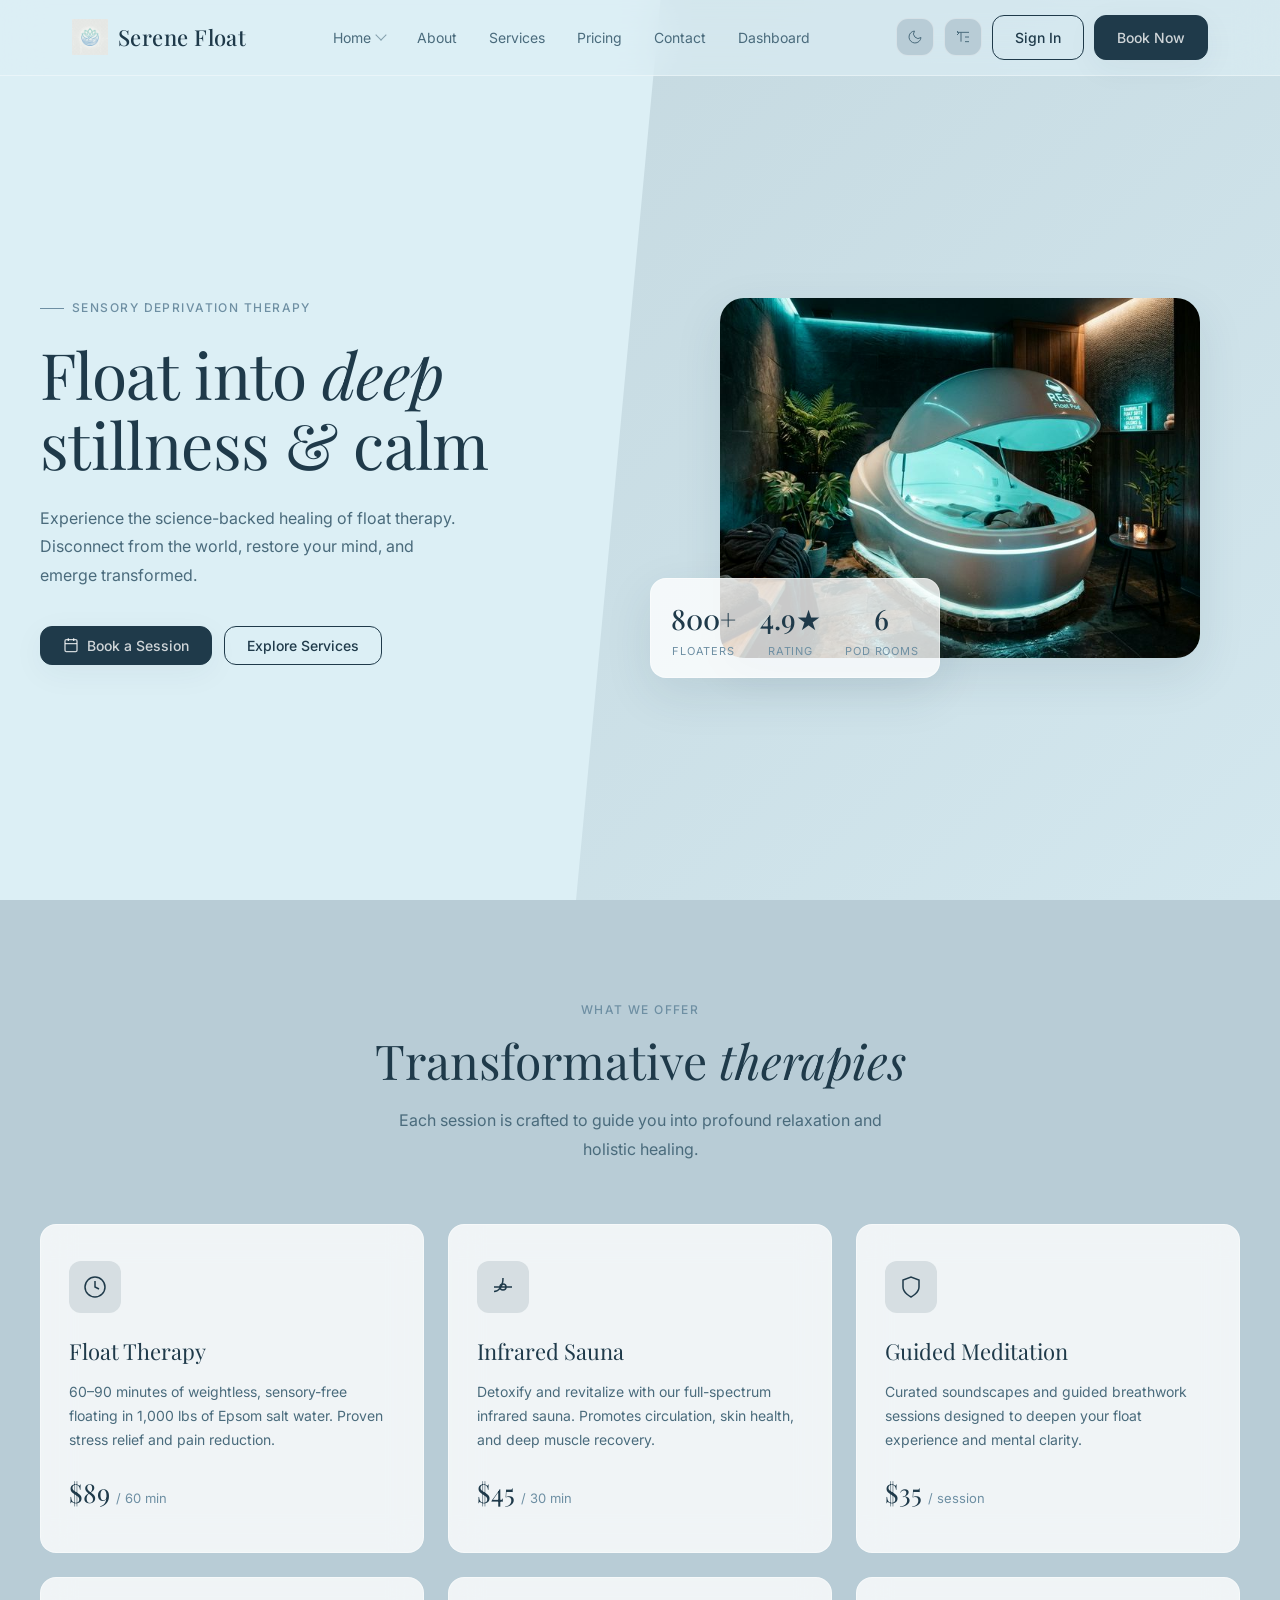
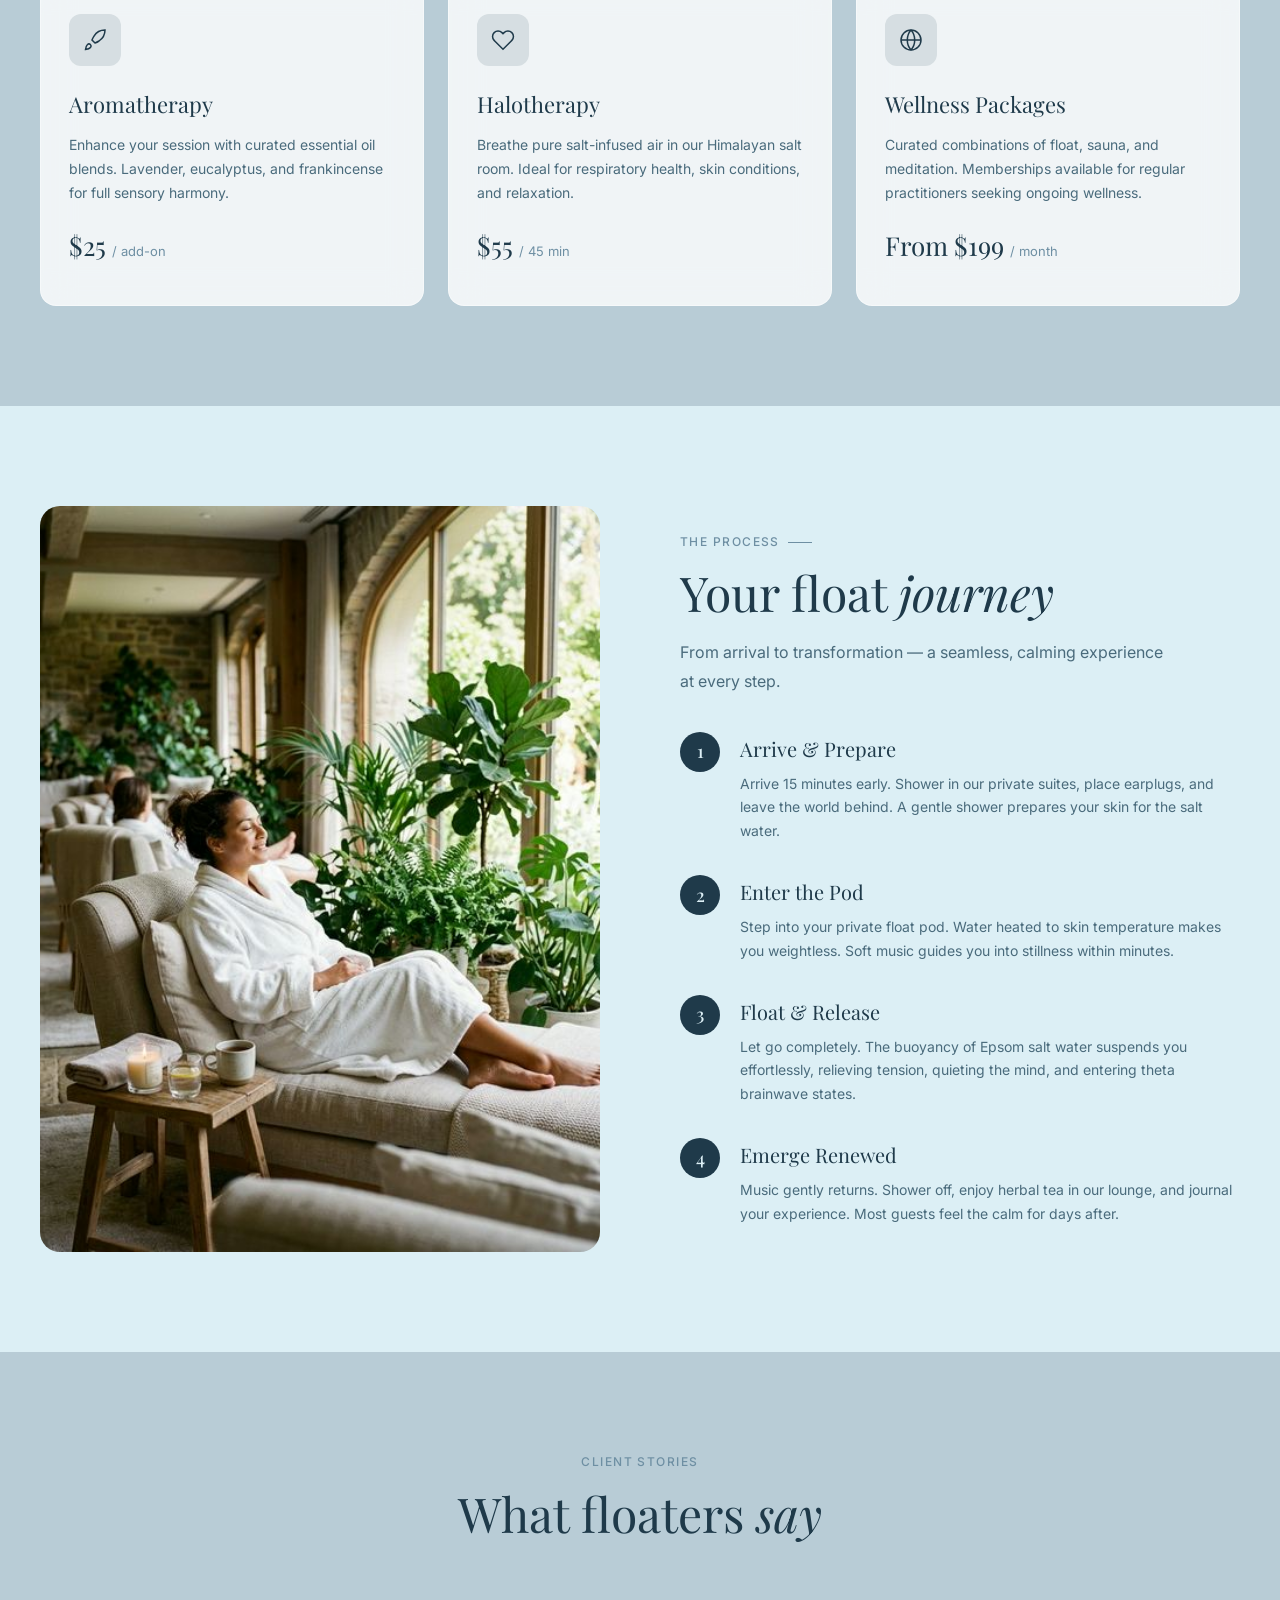
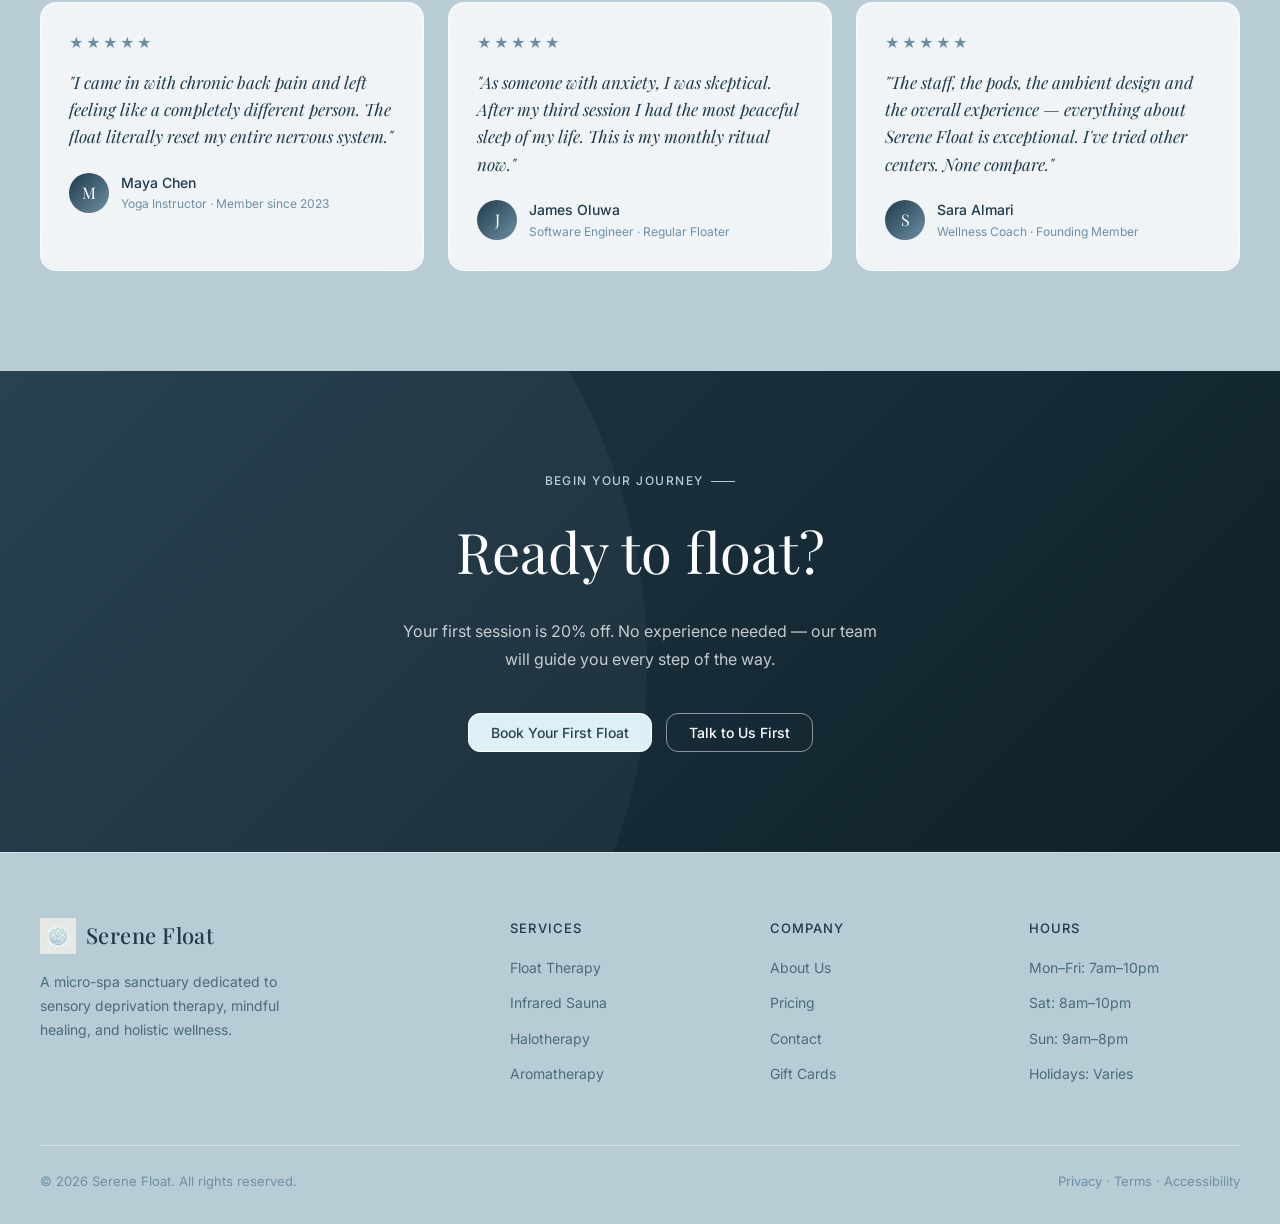
==== commit 42914fbe: "first commit" ====
--- a/index.html
+++ b/index.html
@@ -15,7 +15,7 @@
   <body>
     <header class="site-header" id="siteHeader">
       <nav class="nav-inner">
-        <a class="logo" onclick="showPage('home')">
+        <a class="logo" href="index.html">
           <div class="logo-icon">
             <img src="assets/images/logo.png" alt="Serene Float Logo" style="width: 100%; height: 100%; object-fit: contain;">
           </div>
@@ -23,23 +23,33 @@
         </a>
         <div class="nav-links">
           <div class="nav-item dropdown">
-            <a class="dropdown-toggle" onclick="showPage('home')">Home</a>
+            <a class="dropdown-toggle" href="index.html">Home</a>
             <div class="dropdown-menu">
               <a class="dropdown-link" href="index.html">Home v1 (SPA)</a>
               <a class="dropdown-link" href="pages/home-v2.html">Home v2 (Bento)</a>
             </div>
           </div>
+          <a href="pages/about.html" data-page="about">About</a>
           <a href="pages/services.html" data-page="services">Services</a>
-          <a href="pages/about.html" data-page="about">About</a>
           <a href="pages/pricing.html" data-page="pricing">Pricing</a>
           <a href="pages/contact.html" data-page="contact">Contact</a>
           <a href="pages/dashboard.html" data-page="dashboard">Dashboard</a>
+          <!-- Mobile-only CTA buttons -->
           <div class="mobile-nav-btns">
-            <button href="pages/login.html" class="btn btn-secondary">
-              Sign In
+            <a href="pages/login.html" class="btn btn-secondary">Sign In</a>
+            <a href="pages/signup.html" class="btn btn-primary">Book Now</a>
+          </div>
+          <!-- Mobile-only icon row (theme / RTL toggles) -->
+          <div class="mobile-icon-row">
+            <button class="icon-btn" onclick="toggleTheme()" title="Toggle theme">
+              <svg viewBox="0 0 24 24" fill="none" stroke="currentColor" stroke-width="1.5">
+                <path d="M21 12.79A9 9 0 1111.21 3 7 7 0 0021 12.79z" />
+              </svg>
             </button>
-            <button href="pages/signup.html" class="btn btn-primary">
-              Book Now
+            <button class="icon-btn" onclick="toggleRTL()" title="Toggle RTL">
+              <svg viewBox="0 0 24 24" fill="none" stroke="currentColor" stroke-width="1.5">
+                <path d="M3 5h12M9 5v14M3 9l3-3-3-3M15 5h6M15 19h6M15 12h6" />
+              </svg>
             </button>
           </div>
         </div>
@@ -366,7 +376,7 @@
             <div class="testimonial">
               <div class="t-stars">★★★★★</div>
               <p class="t-text">
-                "The staff, the pods, the ambient design — everything about
+                "The staff, the pods, the ambient design and the overall experience — everything about
                 Serene Float is exceptional. I've tried other centers. None
                 compare."
               </p>
@@ -450,7 +460,7 @@
           </div>
         </div>
         <div class="footer-bottom">
-          <p>© 2025 Serene Float. All rights reserved.</p>
+          <p>© 2026 Serene Float. All rights reserved.</p>
           <p style="font-size: 13px; color: var(--text-light)">
             Privacy · Terms · Accessibility
           </p>
--- a/assets/css/style.css
+++ b/assets/css/style.css
@@ -107,7 +107,6 @@
   width: 100%;
   display: flex;
   align-items: center;
-  gap: 40px;
 }
 .logo {
   display: flex;
@@ -119,6 +118,7 @@
   letter-spacing: 0.02em;
   color: var(--primary);
   white-space: nowrap;
+  flex: 0 0 auto;
 }
 .logo-icon {
   width: 36px;
@@ -133,11 +133,13 @@
   height: 20px;
   fill: white;
 }
+/* Nav links: centered between logo and actions */
 .nav-links {
   display: flex;
   align-items: center;
-  gap: 6px;
+  gap: 4px;
   flex: 1;
+  justify-content: center;
 }
 .nav-links a {
   font-size: 14px;
@@ -146,16 +148,19 @@
   padding: 8px 14px;
   border-radius: var(--radius-sm);
   transition: var(--transition);
+  white-space: nowrap;
 }
 .nav-links a:hover,
 .nav-links a.active {
   color: var(--primary);
   background: color-mix(in srgb, var(--primary) 8%, transparent);
 }
+/* Nav actions: pinned to the right */
 .nav-actions {
   display: flex;
   align-items: center;
   gap: 10px;
+  flex: 0 0 auto;
   margin-left: auto;
 }
 .icon-btn {
@@ -194,12 +199,12 @@
 }
 .btn-primary {
   background: var(--primary);
-  color: var(--bg);
+  color: var(--surface);
   border: 1.5px solid var(--primary);
 }
 .btn-primary:hover {
-  background: var(--primary-dark);
-  border-color: var(--primary-dark);
+  background: var(--secondary);
+  border-color: var(--secondary);
   transform: translateY(-1px);
   box-shadow: 0 4px 16px color-mix(in srgb, var(--primary) 35%, transparent);
 }
@@ -2095,6 +2100,44 @@
 /* =========================================
    RESPONSIVE
    ========================================= */
+
+/* ---- 1024 px: Tighten navbar so everything fits on one row ---- */
+@media (max-width: 1080px) {
+  .nav-inner {
+    gap: 16px;
+    padding: 0 20px;
+  }
+  .logo {
+    font-size: 19px;
+    gap: 8px;
+  }
+  .logo-icon {
+    width: 30px;
+    height: 30px;
+  }
+  .nav-links {
+    gap: 0;
+    flex: 1;
+  }
+  .nav-links a,
+  .dropdown-toggle {
+    padding: 7px 10px;
+    font-size: 13px;
+  }
+  .nav-actions {
+    gap: 6px;
+    margin-left: 0;
+  }
+  .nav-actions .btn {
+    padding: 8px 14px;
+    font-size: 13px;
+  }
+  .icon-btn {
+    width: 34px;
+    height: 34px;
+  }
+}
+
 @media (max-width: 900px) {
   .hero-inner,
   .how-inner,
@@ -2134,65 +2177,110 @@
   display: none;
 }
 
+/* ---- Mobile Nav Drawer ---- */
 @media (max-width: 768px) {
+  /* Nav inner: logo left, hamburger right */
+  .nav-inner {
+    gap: 0;
+    justify-content: space-between;
+  }
+
+  /* Logo stays order 1 on the left */
+  .logo {
+    order: 1;
+    flex: 0 0 auto;
+  }
+
+  /* Icon buttons in topbar (theme/RTL) — hide on small screens */
+  .nav-actions {
+    display: none;
+  }
+
+  /* Hamburger button — far right */
+  .mobile-toggle {
+    display: flex;
+    order: 2;
+    margin-left: auto;
+  }
+
+  /* Full-screen slide drawer */
   .nav-links {
     position: fixed;
     top: var(--nav-h);
     left: 0;
     right: 0;
+    bottom: 0;
     background: var(--bg);
     backdrop-filter: blur(20px);
     -webkit-backdrop-filter: blur(20px);
     flex-direction: column;
     align-items: stretch;
-    padding: 24px;
-    border-bottom: 1px solid var(--border);
-    transform: translateY(-100%);
+    padding: 20px 24px 32px;
+    border-top: 1px solid var(--border);
+    box-shadow: 0 8px 32px rgba(31,58,74,0.12);
+    overflow-y: auto;
+    /* Hidden state */
+    transform: translateX(100%);
     opacity: 0;
     pointer-events: none;
-    transition: var(--transition);
-  }
+    visibility: hidden;
+    transition: transform 0.35s cubic-bezier(0.4,0,0.2,1),
+                opacity 0.3s ease,
+                visibility 0s linear 0.35s;
+    z-index: 99;
+  }
+
+  /* Open state */
   .nav-links.mobile-open {
-    transform: translateY(0);
+    transform: translateX(0);
     opacity: 1;
     pointer-events: auto;
+    visibility: visible;
+    transition: transform 0.35s cubic-bezier(0.4,0,0.2,1),
+                opacity 0.3s ease,
+                visibility 0s linear 0s;
+  }
+
+  /* Individual nav links inside drawer */
+  .nav-links > a,
+  .nav-links > .nav-item {
+    width: 100%;
   }
   .nav-links a {
-    width: 100%;
-    text-align: left;
-    padding: 12px 16px;
-  }
-  .nav-inner {
+    display: block;
+    padding: 14px 16px;
+    font-size: 16px;
+    border-radius: var(--radius-sm);
+    border-bottom: 1px solid var(--border);
+  }
+  .nav-links a:last-of-type {
+    border-bottom: none;
+  }
+
+  /* Icon buttons shown inside the drawer at the bottom */
+  .mobile-icon-row {
+    display: flex;
     gap: 12px;
-  }
-  .mobile-toggle {
-    display: flex;
-    order: 3;
-    margin-left: 4px;
-  }
-  .nav-actions {
-    margin-left: auto;
-    order: 2;
-    gap: 8px;
-  }
-  .nav-actions .btn {
-    display: none;
-  } /* Hide standard buttons on mobile interface */
-
+    margin-top: 20px;
+    padding-top: 16px;
+    border-top: 1px solid var(--border);
+  }
+
+  /* CTA buttons inside the drawer */
   .mobile-nav-btns {
     display: flex;
     flex-direction: column;
     gap: 12px;
     width: 100%;
-    margin-top: 16px;
-    padding-top: 16px;
-    border-top: 1px solid var(--border);
+    margin-top: 12px;
   }
   .mobile-nav-btns .btn {
     width: 100%;
     justify-content: center;
-  }
-
+    padding: 13px 22px;
+  }
+
+  /* Dashboard sidebar */
   .dash-sidebar {
     position: fixed;
     left: -280px;
@@ -2215,6 +2303,9 @@
   .mobile-toggle,
   .dash-mobile-toggle {
     display: none !important;
+  }
+  .mobile-icon-row {
+    display: none;
   }
 }
 
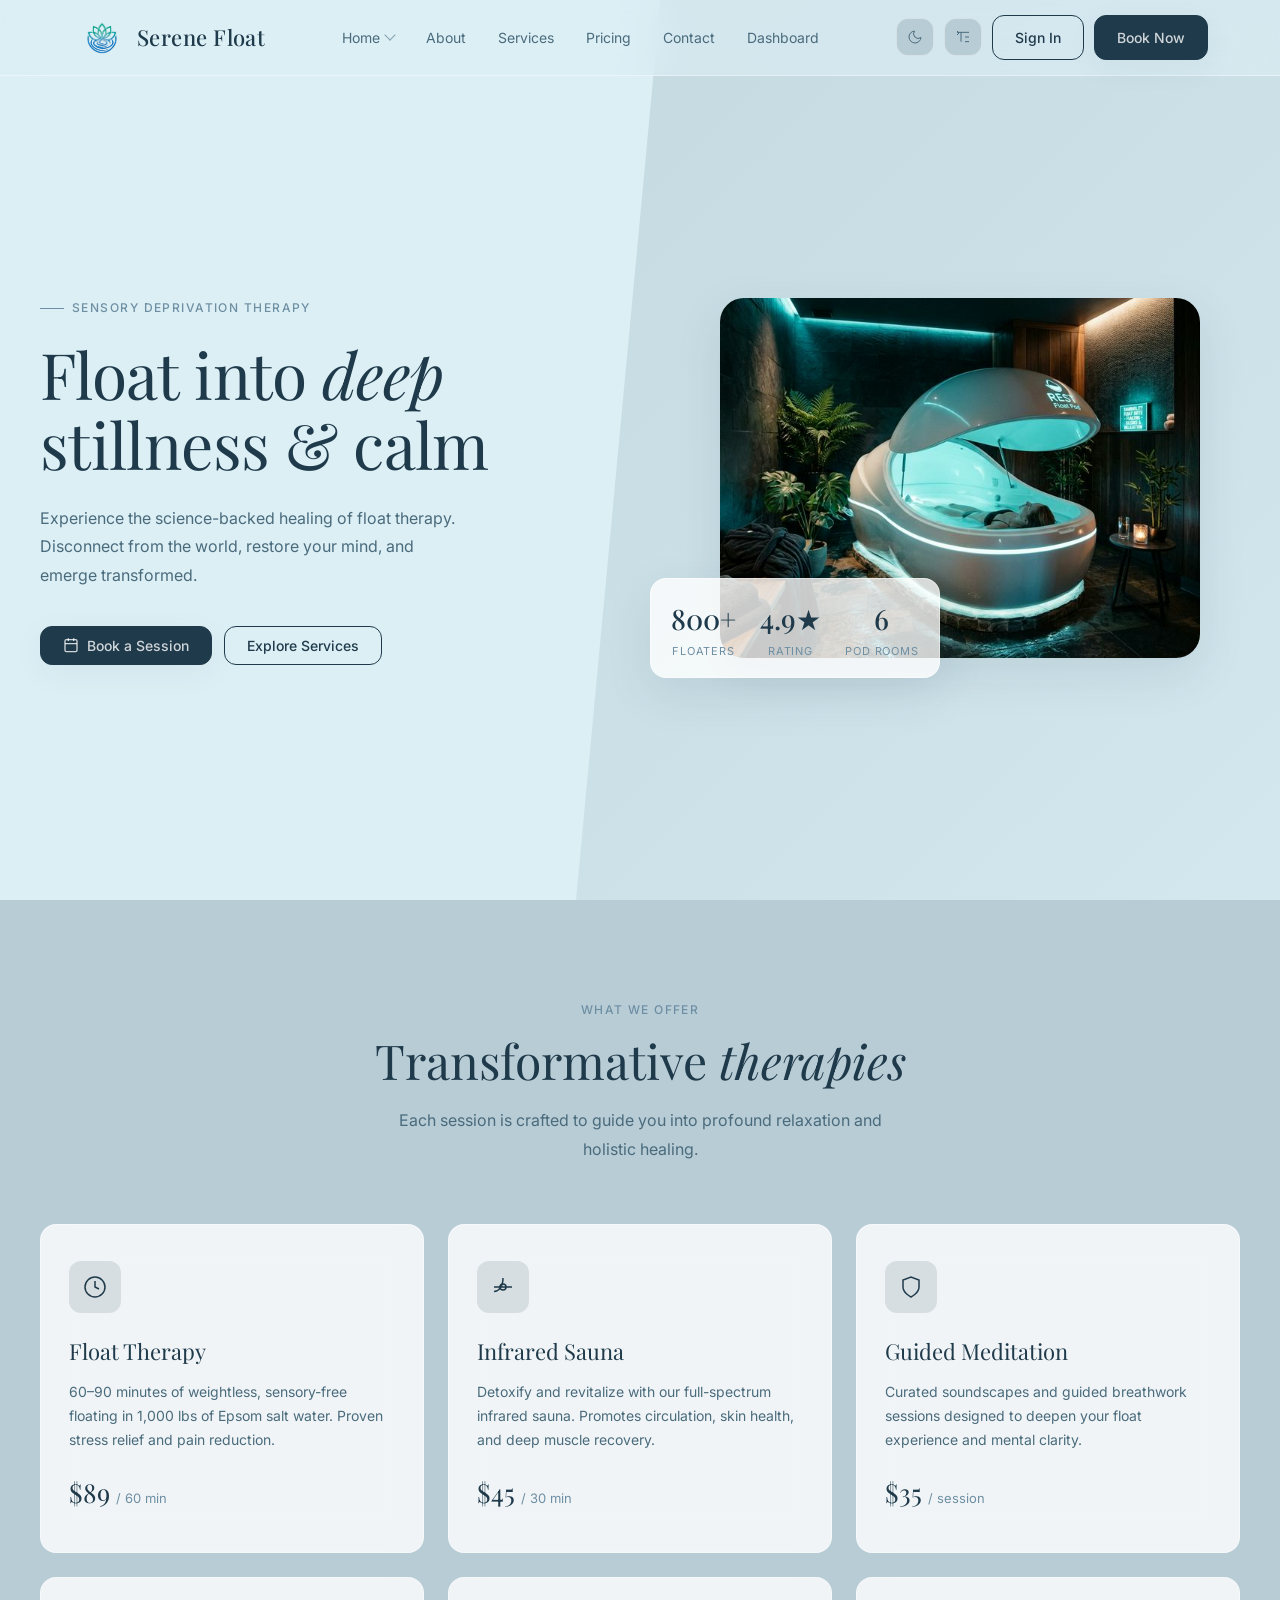
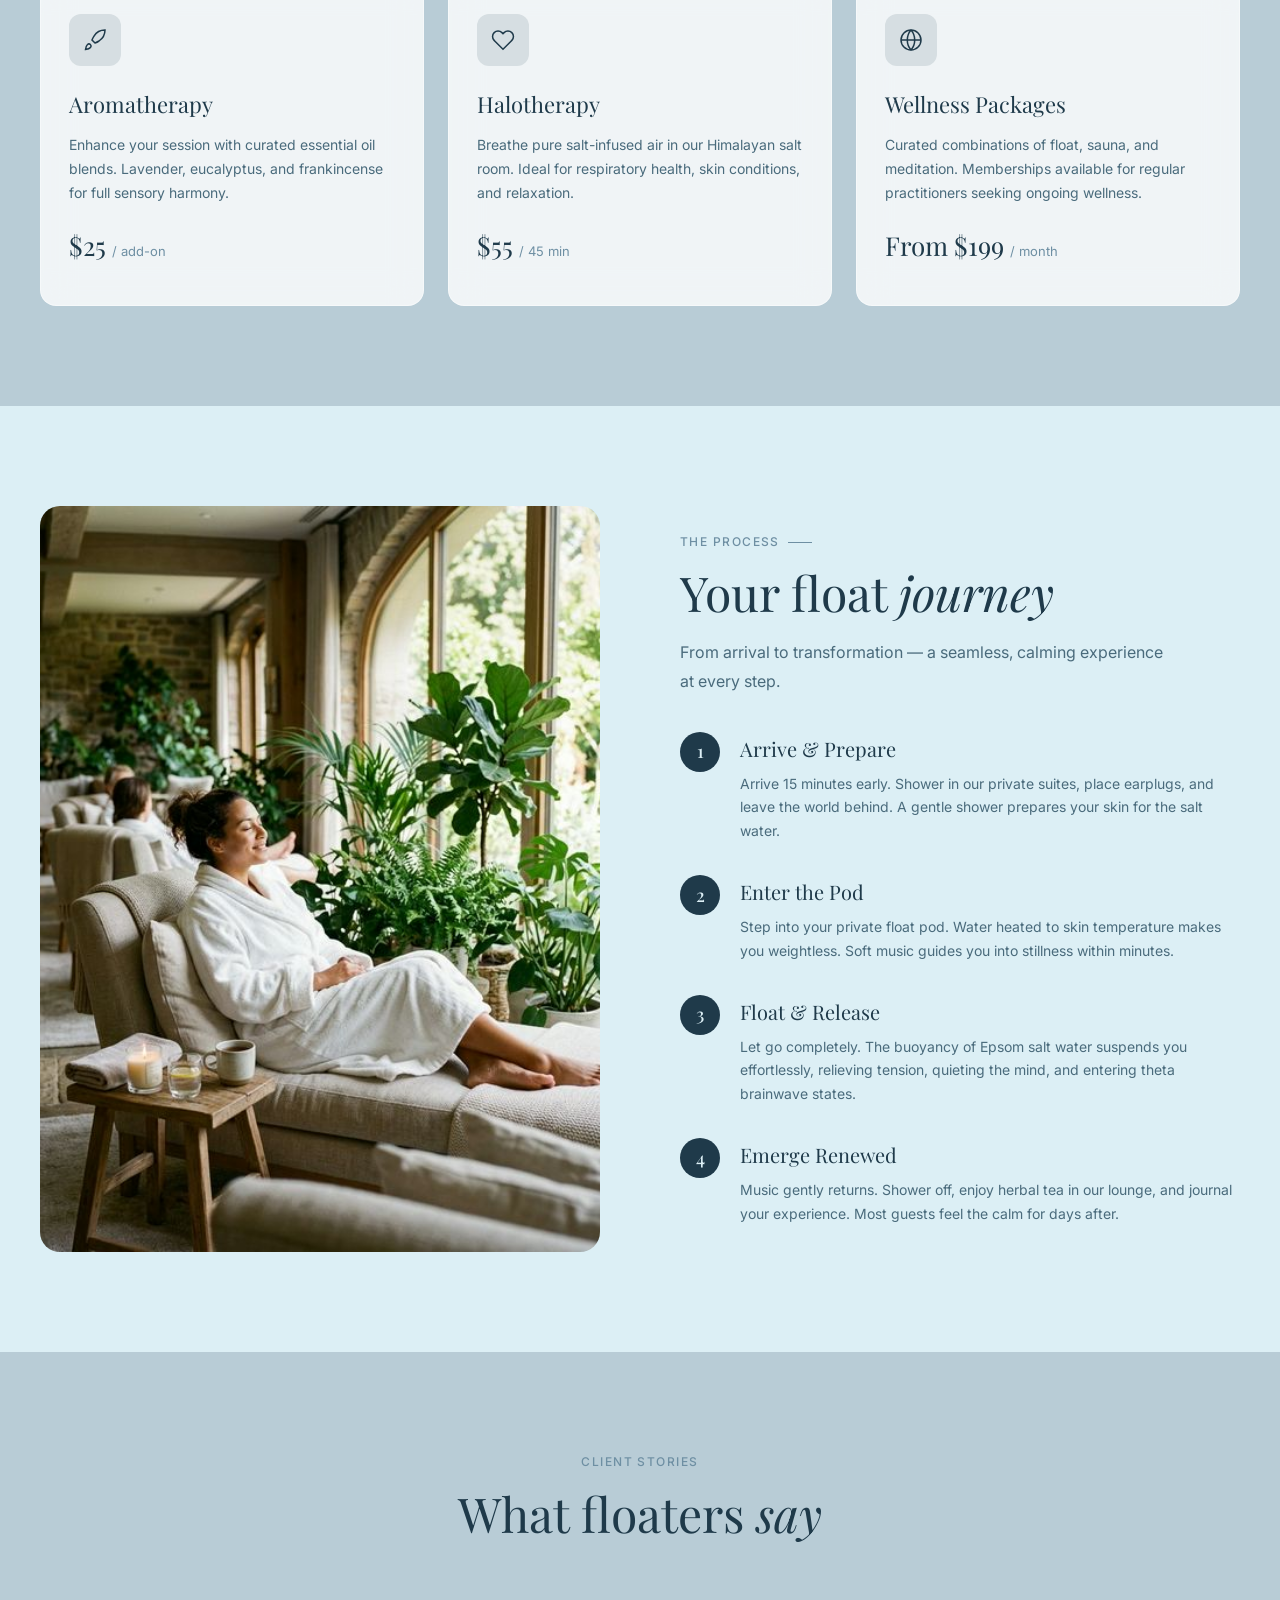
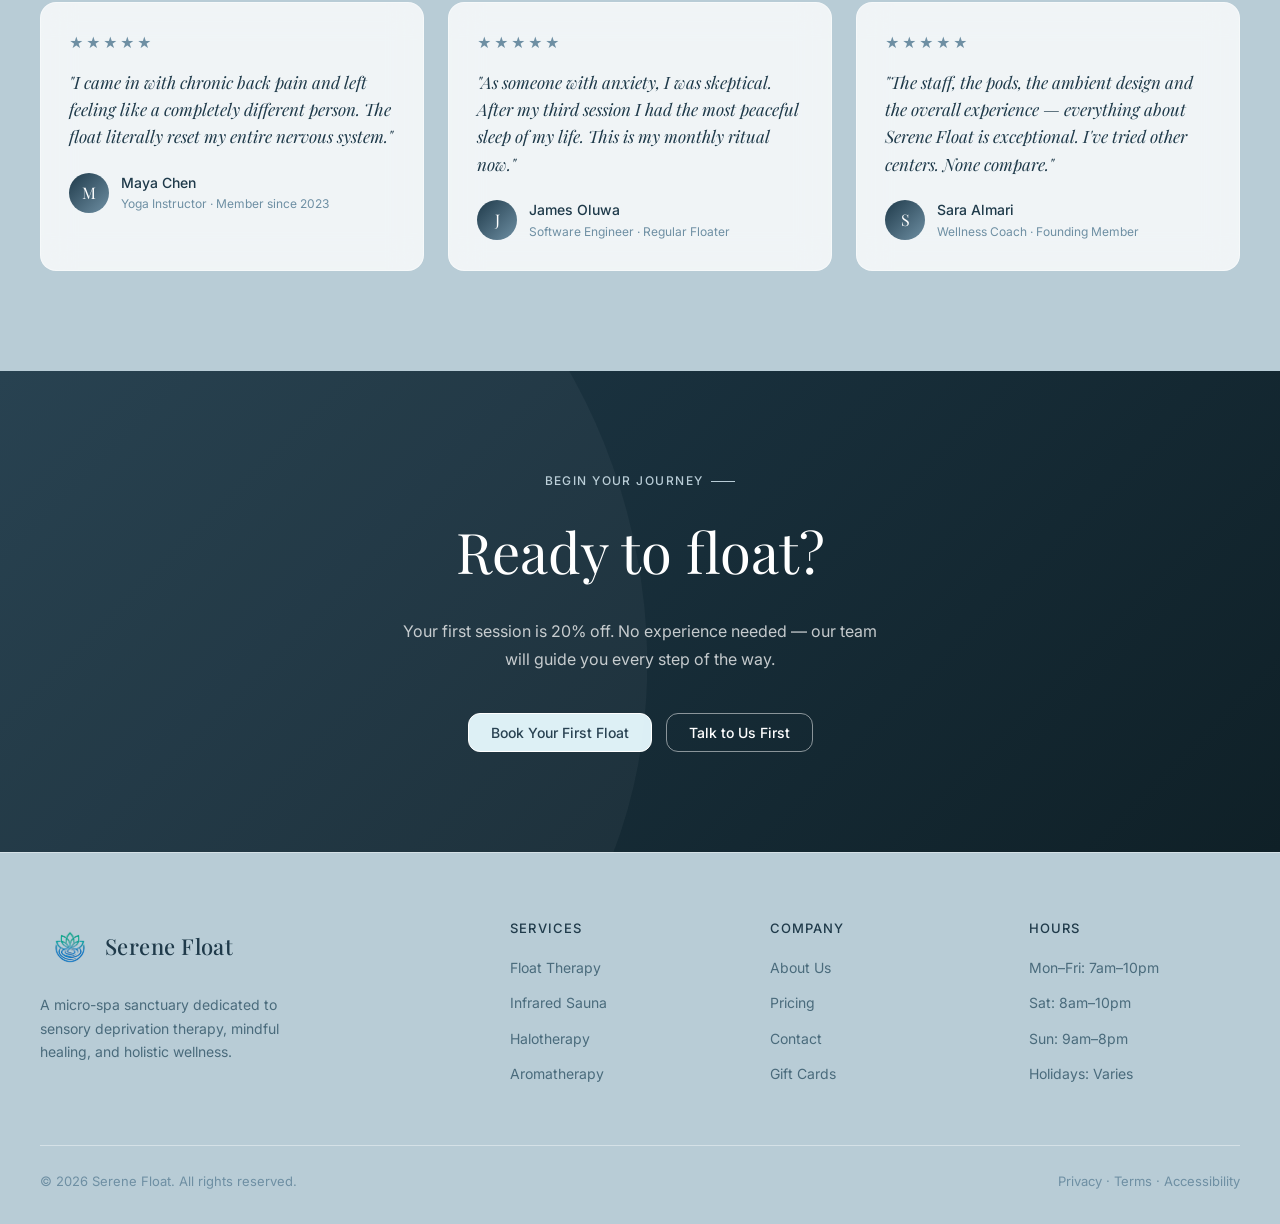
==== commit 3b08add4: "first commit" ====
--- a/index.html
+++ b/index.html
@@ -23,7 +23,7 @@
         </a>
         <div class="nav-links">
           <div class="nav-item dropdown">
-            <a class="dropdown-toggle" href="index.html">Home</a>
+            <a class="dropdown-toggle">Home</a>
             <div class="dropdown-menu">
               <a class="dropdown-link" href="index.html">Home v1 (SPA)</a>
               <a class="dropdown-link" href="pages/home-v2.html">Home v2 (Bento)</a>
--- a/assets/css/style.css
+++ b/assets/css/style.css
@@ -89,7 +89,7 @@
   top: 0;
   left: 0;
   right: 0;
-  z-index: 100;
+  z-index: 500;
   height: var(--nav-h);
   background: var(--bg);
   border-bottom: 1px solid var(--border);
@@ -111,7 +111,7 @@
 .logo {
   display: flex;
   align-items: center;
-  gap: 10px;
+  gap: 5px;
   font-family: var(--font-display);
   font-size: 22px;
   font-weight: 500;
@@ -121,8 +121,8 @@
   flex: 0 0 auto;
 }
 .logo-icon {
-  width: 36px;
-  height: 36px;
+  width: 60px;
+  height: 60px;
   display: flex;
   align-items: center;
   justify-content: center;
@@ -2109,11 +2109,11 @@
   }
   .logo {
     font-size: 19px;
-    gap: 8px;
+    gap: 5px;
   }
   .logo-icon {
-    width: 30px;
-    height: 30px;
+    width: 60px;
+    height: 60px;
   }
   .nav-links {
     gap: 0;
@@ -2177,8 +2177,8 @@
   display: none;
 }
 
-/* ---- Mobile Nav Drawer ---- */
-@media (max-width: 768px) {
+/* ---- Mobile Nav Drawer (tablet + mobile) ---- */
+@media (max-width: 900px) {
   /* Nav inner: logo left, hamburger right */
   .nav-inner {
     gap: 0;
@@ -2211,13 +2211,12 @@
     right: 0;
     bottom: 0;
     background: var(--bg);
-    backdrop-filter: blur(20px);
-    -webkit-backdrop-filter: blur(20px);
+    /* No backdrop-filter — solid bg keeps content hidden */
     flex-direction: column;
     align-items: stretch;
     padding: 20px 24px 32px;
     border-top: 1px solid var(--border);
-    box-shadow: 0 8px 32px rgba(31,58,74,0.12);
+    box-shadow: 0 8px 32px rgba(31,58,74,0.18);
     overflow-y: auto;
     /* Hidden state */
     transform: translateX(100%);
@@ -2227,7 +2226,7 @@
     transition: transform 0.35s cubic-bezier(0.4,0,0.2,1),
                 opacity 0.3s ease,
                 visibility 0s linear 0.35s;
-    z-index: 99;
+    z-index: 9000;
   }
 
   /* Open state */
@@ -2299,7 +2298,7 @@
   }
 }
 
-@media (min-width: 769px) {
+@media (min-width: 901px) {
   .mobile-toggle,
   .dash-mobile-toggle {
     display: none !important;
@@ -2424,6 +2423,22 @@
 }
 [data-theme="dark"] .site-header {
   background: rgba(15, 32, 39, 0.7) !important;
+}
+
+/* ---- CRITICAL: On mobile, remove backdrop-filter from header.
+   backdrop-filter creates a CSS containing block, which traps
+   position:fixed children (the nav drawer) inside the 76px header
+   instead of the full viewport. Removing it fixes the drawer. ---- */
+@media (max-width: 900px) {
+  .site-header {
+    backdrop-filter: none !important;
+    -webkit-backdrop-filter: none !important;
+    background: var(--bg) !important;
+    z-index: 200;
+  }
+  [data-theme="dark"] .site-header {
+    background: var(--bg) !important;
+  }
 }
 
 /* Animations and Glow */
@@ -2766,24 +2781,33 @@
     width: 100%;
     justify-content: space-between;
     padding: 12px 20px;
-  }
+    border-bottom: 1px solid var(--border);
+  }
+  /* Dropdown hidden by default in mobile drawer — JS toggles .open */
   .dropdown-menu {
     position: static;
     opacity: 1;
     visibility: visible;
     transform: none;
     box-shadow: none;
-    background: transparent;
+    background: var(--bg-alt);
     border: none;
-    padding: 0 0 0 20px;
+    border-radius: var(--radius-sm);
+    padding: 6px 0 6px 16px;
     margin-top: 0;
+    margin-bottom: 4px;
     width: 100%;
-    display: none; /* Toggle this via JS if needed, or just show it */
-  }
-  .nav-links.mobile-open .dropdown-menu {
+    height: auto;
+    display: none;
+    transition: none;
+  }
+  /* Show when parent nav-item has .open class (toggled by JS) */
+  .nav-item.dropdown.open .dropdown-menu {
     display: block;
   }
   .dropdown-link {
     padding: 10px 20px;
-  }
-}
+    border-bottom: none;
+    font-size: 15px;
+  }
+}
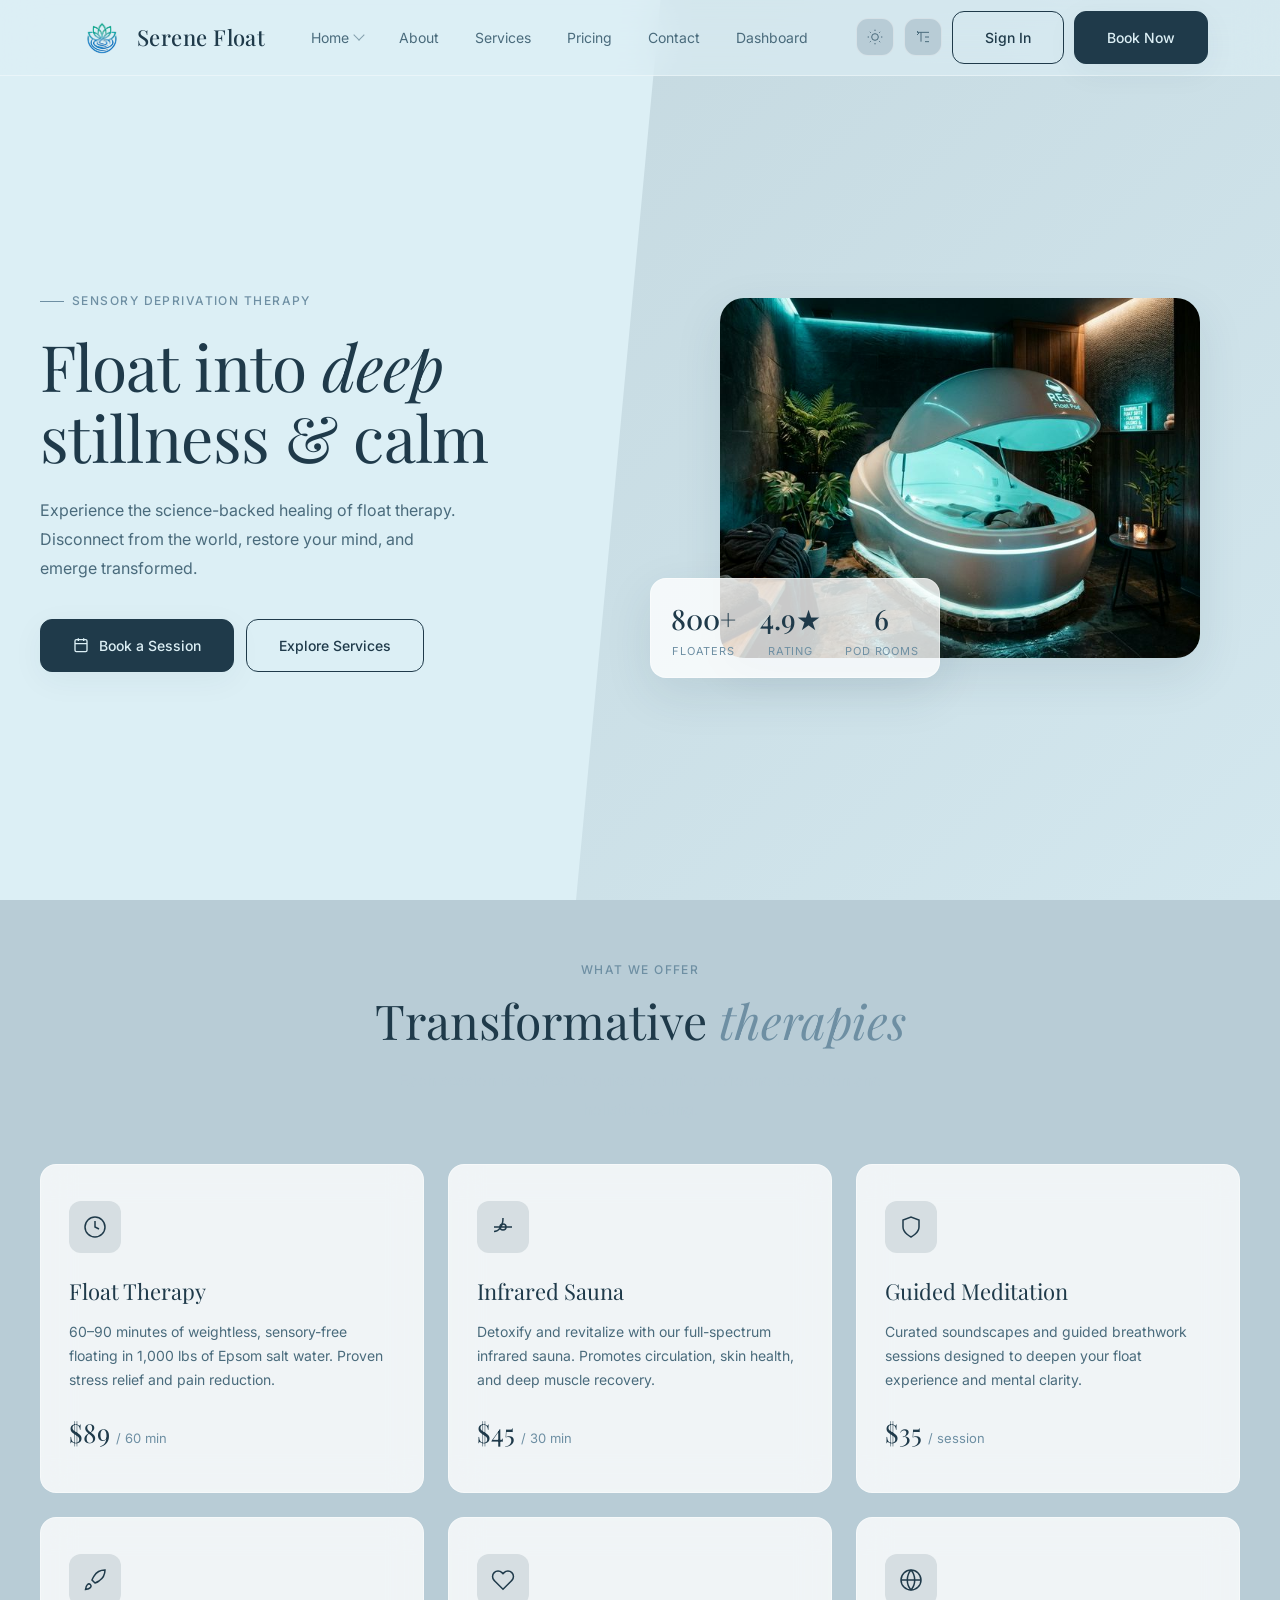
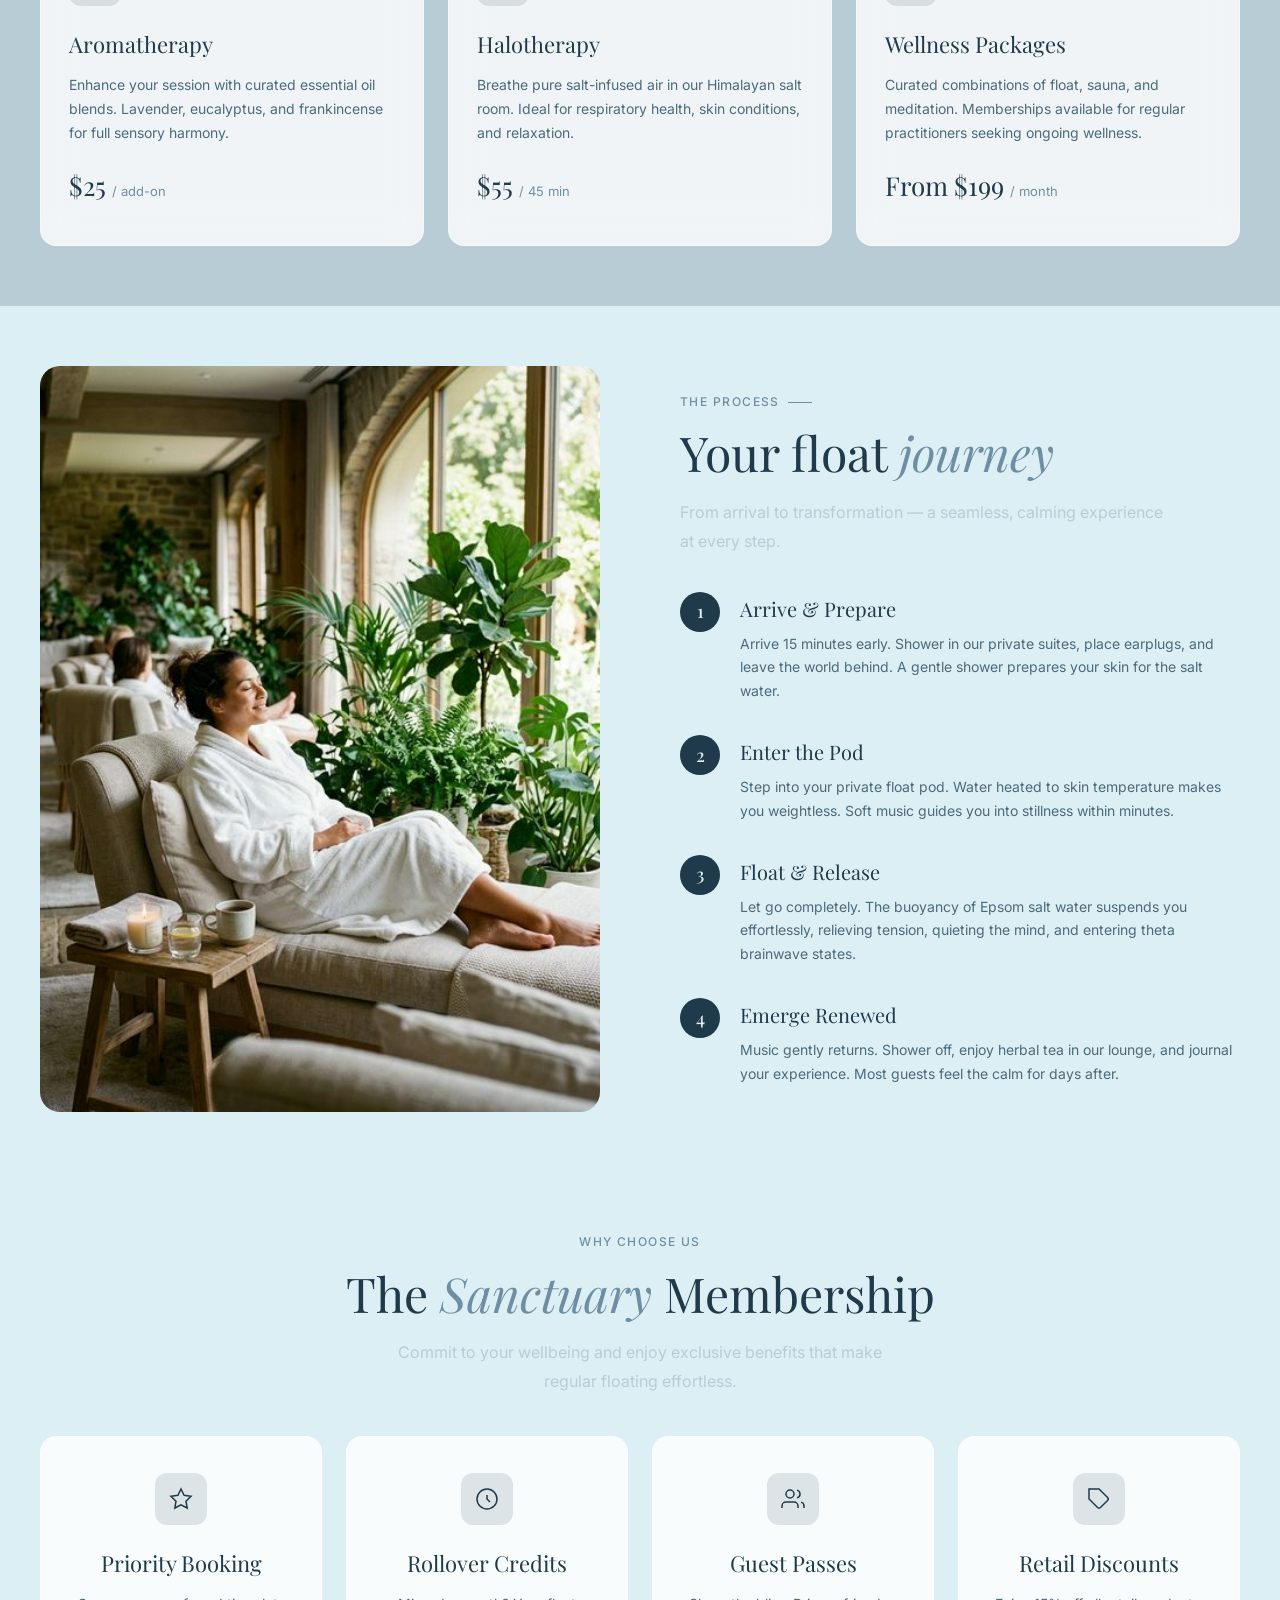
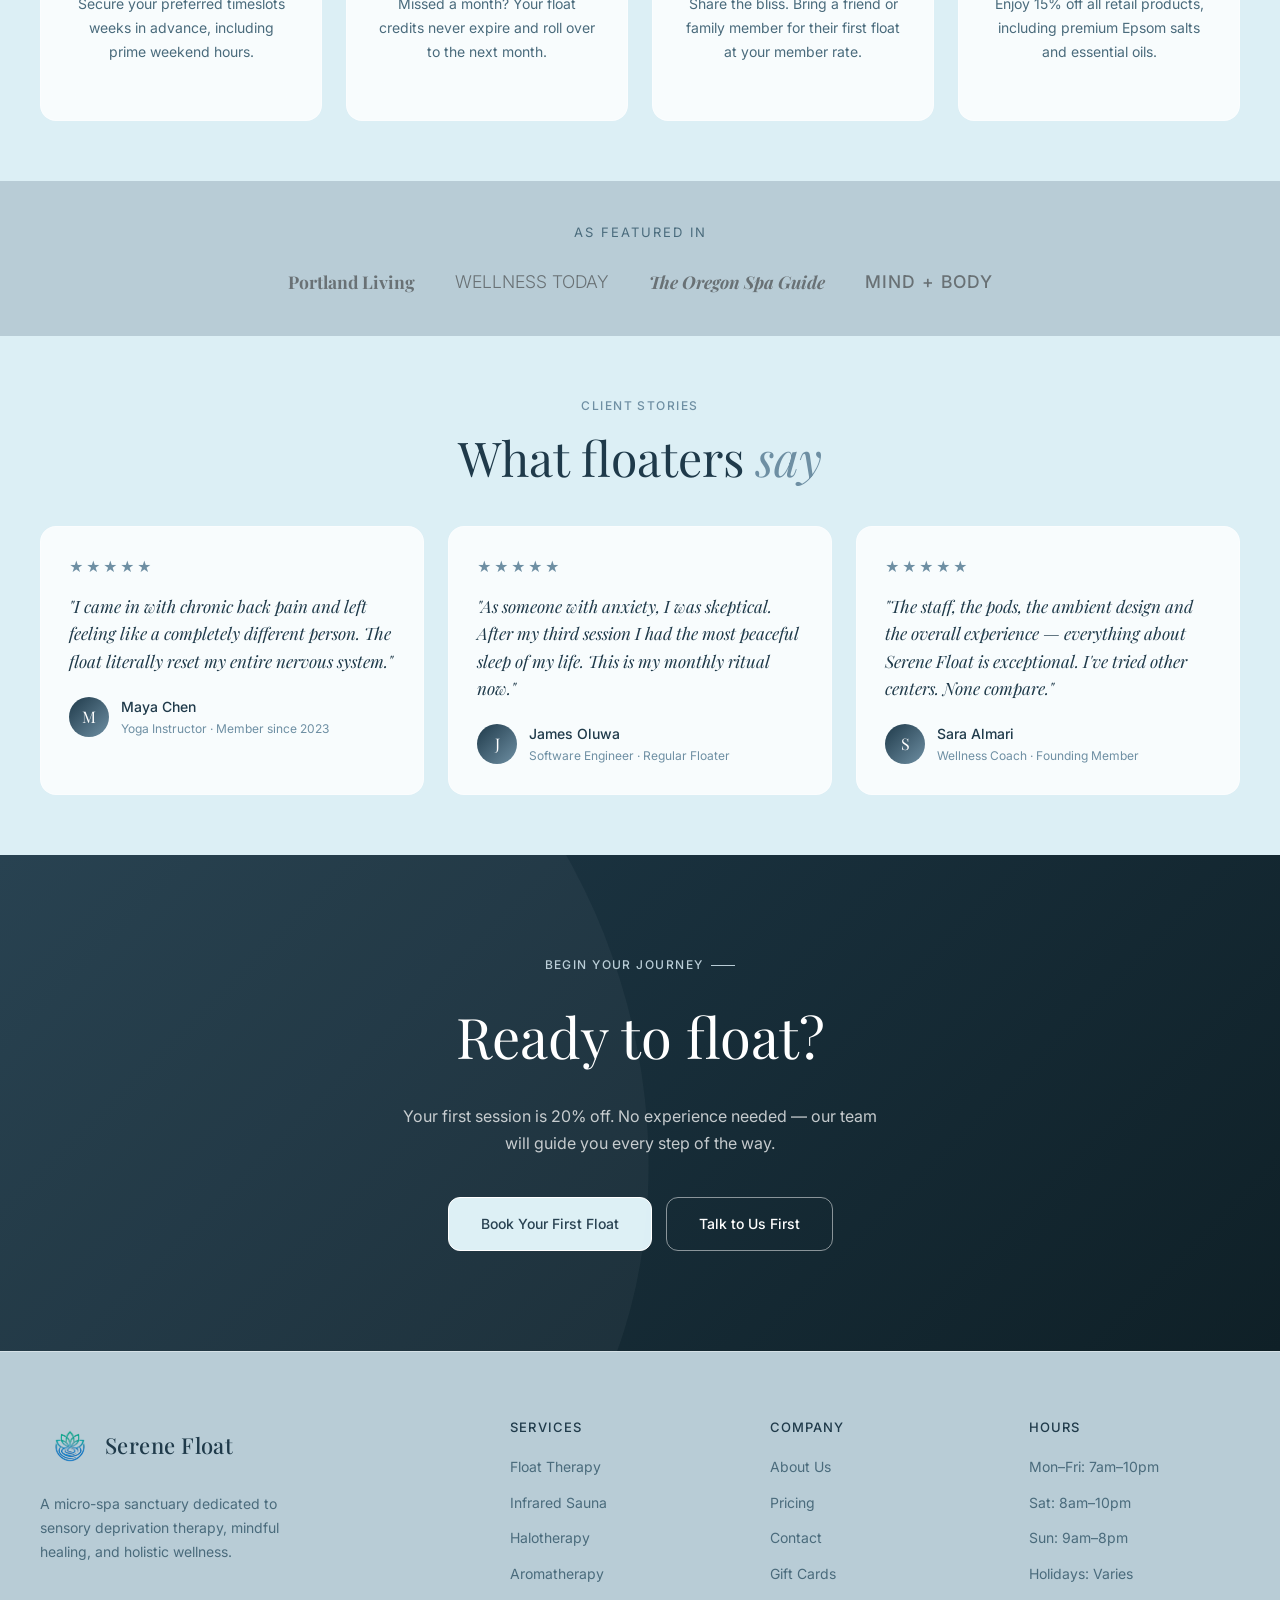
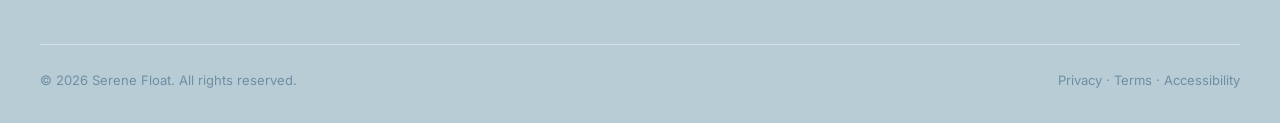
==== commit 994c979e: "first commit" ====
--- a/index.html
+++ b/index.html
@@ -11,6 +11,16 @@
     <link rel="stylesheet" href="assets/css/style.css" />
     <link rel="stylesheet" href="assets/css/dark-mode.css" />
     <link rel="stylesheet" href="assets/css/rtl.css" />
+    <link rel="icon" href="assets/images/logo.png" type="image/png" />
+    <script>
+      (function() {
+        const theme = localStorage.getItem('theme') || 'light';
+        const dir = localStorage.getItem('dir') || 'ltr';
+        document.documentElement.setAttribute('data-theme', theme);
+        document.documentElement.setAttribute('data-dir', dir);
+        document.documentElement.setAttribute('dir', dir);
+      })();
+    </script>
   </head>
   <body>
     <header class="site-header" id="siteHeader">
@@ -110,7 +120,7 @@
               from the world, restore your mind, and emerge transformed.
             </p>
             <div class="hero-actions fade-up fade-up-4">
-              <button class="btn btn-primary" href="pages/signup.html">
+              <a class="btn btn-primary" href="pages/signup.html">
                 <svg
                   width="16"
                   height="16"
@@ -123,10 +133,10 @@
                   <path d="M16 2v4M8 2v4M3 10h18" />
                 </svg>
                 Book a Session
-              </button>
-              <button class="btn btn-secondary" href="pages/services.html">
+              </a>
+              <a class="btn btn-secondary" href="pages/services.html">
                 Explore Services
-              </button>
+              </a>
             </div>
           </div>
           <div class="hero-visual fade-up fade-up-3">
@@ -335,8 +345,64 @@
         </div>
       </section>
 
+      <!-- MEMBERSHIP PERKS -->
+      <section class="section">
+        <div class="section-inner">
+          <div class="section-header center">
+            <div class="section-label">Why Choose Us</div>
+            <h2 class="section-title">The <em>Sanctuary</em> Membership</h2>
+            <p class="section-sub">
+              Commit to your wellbeing and enjoy exclusive benefits that make regular floating effortless.
+            </p>
+          </div>
+          <div class="services-grid" style="grid-template-columns: repeat(auto-fit, minmax(250px, 1fr));">
+            <div class="service-card" style="text-align: center;">
+              <div class="service-icon" style="margin: 0 auto 20px;">
+                <svg viewBox="0 0 24 24"><path d="M12 2l3.09 6.26L22 9.27l-5 4.87 1.18 6.88L12 17.77l-6.18 3.25L7 14.14 2 9.27l6.91-1.01L12 2z"/></svg>
+              </div>
+              <h3>Priority Booking</h3>
+              <p>Secure your preferred timeslots weeks in advance, including prime weekend hours.</p>
+            </div>
+            <div class="service-card" style="text-align: center;">
+              <div class="service-icon" style="margin: 0 auto 20px;">
+                <svg viewBox="0 0 24 24"><circle cx="12" cy="12" r="10"/><path d="M12 8v4l3 3"/></svg>
+              </div>
+              <h3>Rollover Credits</h3>
+              <p>Missed a month? Your float credits never expire and roll over to the next month.</p>
+            </div>
+            <div class="service-card" style="text-align: center;">
+              <div class="service-icon" style="margin: 0 auto 20px;">
+                <svg viewBox="0 0 24 24"><path d="M17 21v-2a4 4 0 0 0-4-4H5a4 4 0 0 0-4 4v2"/><circle cx="9" cy="7" r="4"/><path d="M23 21v-2a4 4 0 0 0-3-3.87"/><path d="M16 3.13a4 4 0 0 1 0 7.75"/></svg>
+              </div>
+              <h3>Guest Passes</h3>
+              <p>Share the bliss. Bring a friend or family member for their first float at your member rate.</p>
+            </div>
+            <div class="service-card" style="text-align: center;">
+              <div class="service-icon" style="margin: 0 auto 20px;">
+                <svg viewBox="0 0 24 24"><path d="M20.59 13.41l-7.17 7.17a2 2 0 0 1-2.83 0L2 12V2h10l8.59 8.59a2 2 0 0 1 0 2.82z"/><line x1="7" y1="7" x2="7.01" y2="7"/></svg>
+              </div>
+              <h3>Retail Discounts</h3>
+              <p>Enjoy 15% off all retail products, including premium Epsom salts and essential oils.</p>
+            </div>
+          </div>
+        </div>
+      </section>
+
+      <!-- FEATURED IN STRIP -->
+      <section class="section services-bg" style="padding: 40px 0;">
+        <div class="section-inner">
+          <p style="text-align: center; color: var(--text-muted); text-transform: uppercase; letter-spacing: 2px; font-size: 13px; margin-bottom: 24px;">As Featured In</p>
+          <div style="display: flex; justify-content: center; gap: 40px; flex-wrap: wrap; opacity: 0.6; filter: grayscale(100%);">
+            <h3 style="font-family: var(--font-display); margin:0;">Portland Living</h3>
+            <h3 style="font-family: var(--font-body); font-weight: 300; margin:0;">WELLNESS TODAY</h3>
+            <h3 style="font-family: var(--font-display); font-style: italic; margin:0;">The Oregon Spa Guide</h3>
+            <h3 style="font-family: var(--font-body); font-weight: 500; letter-spacing: 1px; margin:0;">MIND + BODY</h3>
+          </div>
+        </div>
+      </section>
+
       <!-- TESTIMONIALS -->
-      <section class="section services-bg">
+      <section class="section">
         <div class="section-inner">
           <div class="section-header center">
             <div class="section-label">Client Stories</div>
@@ -402,12 +468,12 @@
             guide you every step of the way.
           </p>
           <div class="cta-actions">
-            <button class="btn btn-white" onclick="showPage('auth-signup')">
+            <a class="btn btn-white" href="pages/signup.html">
               Book Your First Float
-            </button>
-            <button class="btn btn-outline-white" onclick="showPage('contact')">
+            </a>
+            <a class="btn btn-outline-white" href="pages/contact.html">
               Talk to Us First
-            </button>
+            </a>
           </div>
         </div>
       </section>
--- a/assets/css/style.css
+++ b/assets/css/style.css
@@ -133,13 +133,13 @@
   height: 20px;
   fill: white;
 }
-/* Nav links: centered between logo and actions */
 .nav-links {
   display: flex;
   align-items: center;
-  gap: 4px;
+  gap: 8px;
   flex: 1;
-  justify-content: center;
+  justify-content: flex-start;
+  margin-left: 32px;
 }
 .nav-links a {
   font-size: 14px;
@@ -188,18 +188,27 @@
   display: inline-flex;
   align-items: center;
   justify-content: center;
-  gap: 8px;
-  padding: 10px 22px;
+  gap: 10px;
+  padding: 14px 32px; /* Increased padding - Fix 11 */
   border-radius: var(--radius-sm);
   font-size: 14px;
   font-weight: 500;
   transition: var(--transition);
   cursor: pointer;
   white-space: nowrap;
+  border: 1.5px solid transparent; /* Ensure consistent box model */
+}
+.btn-lg {
+  padding: 14px 36px;
+  font-size: 15px;
+}
+.btn-sm {
+  padding: 8px 18px;
+  font-size: 13px;
 }
 .btn-primary {
   background: var(--primary);
-  color: var(--surface);
+  color:var(--bg); /* Explicit white for contrast - Fix 9 */
   border: 1.5px solid var(--primary);
 }
 .btn-primary:hover {
@@ -216,6 +225,18 @@
 .btn-secondary:hover {
   background: color-mix(in srgb, var(--primary) 8%, transparent);
 }
+/* Remove "below border" if interpreted as a specific bottom shadow/border - Fix 11 */
+.btn { border-bottom-width: 1.5px !important; } 
+.btn-text:hover {
+  text-decoration: underline;
+}
+
+/* UI Polish: Fix 10 - Prevents text selection cursor on nav links */
+.nav-links a, .dropdown-toggle, .logo {
+  cursor: pointer;
+  user-select: none;
+  -webkit-user-select: none;
+}
 
 /* =========================================
    HERO
@@ -227,7 +248,7 @@
   padding: calc(var(--nav-h) + 60px) 32px 80px;
   background: var(--bg);
   position: relative;
-  overflow: hidden;
+  overflow: visible;
 }
 .hero::before {
   content: "";
@@ -372,7 +393,7 @@
    SECTION COMMONS
    ========================================= */
 .section {
-  padding: 100px 32px;
+  padding: 60px 32px;
 }
 .section-inner {
   max-width: 1200px;
@@ -405,16 +426,16 @@
 }
 .section-title em {
   font-style: italic;
-  color: var(--primary);
+  color: var(--secondary);
 }
 .section-sub {
   font-size: 16px;
-  color: var(--text-muted);
+  color: var(--secondary-light);
   max-width: 500px;
   line-height: 1.8;
 }
 .section-header {
-  margin-bottom: 60px;
+  margin-bottom: 40px;
 }
 .section-header.center {
   text-align: center;
@@ -1395,7 +1416,8 @@
   height: 64px;
   display: flex;
   align-items: center;
-  justify-content: space-between;
+  justify-content: flex-start;
+  gap: 16px;
   position: sticky;
   top: 0;
   z-index: 10;
@@ -1404,6 +1426,8 @@
   font-family: var(--font-display);
   font-size: 22px;
   font-weight: 400;
+  flex: 1;
+  margin: 0;
 }
 .dash-topbar-right {
   display: flex;
@@ -2153,7 +2177,7 @@
   .services-detail-grid,
   .team-grid,
   .values-grid {
-    grid-template-columns: 1fr 1fr;
+    grid-template-columns: 1fr;
   }
   .metrics-grid {
     grid-template-columns: 1fr 1fr;
@@ -2189,18 +2213,25 @@
   .logo {
     order: 1;
     flex: 0 0 auto;
-  }
-
-  /* Icon buttons in topbar (theme/RTL) — hide on small screens */
+    margin-right: auto; /* Push everything else to the right */
+  }
+
+  /* Icon buttons in topbar (theme/RTL) — keep visible on small screens */
   .nav-actions {
+    display: flex;
+    order: 2;
+    margin-left: 0;
+    margin-right: 15px; /* Space before hamburger */
+  }
+  .nav-actions .btn {
     display: none;
   }
 
   /* Hamburger button — far right */
   .mobile-toggle {
     display: flex;
-    order: 2;
-    margin-left: auto;
+    order: 3;
+    margin-left: 0;
   }
 
   /* Full-screen slide drawer */
@@ -2354,6 +2385,28 @@
   }
 }
 
+/* Forms and stacking */
+.form-col-stack {
+  display: grid;
+  grid-template-columns: 1fr 1fr;
+  gap: 24px;
+}
+@media (max-width: 768px) {
+  .form-col-stack {
+    grid-template-columns: 1fr;
+  }
+}
+.btn-group-responsive {
+  display: flex;
+  gap: 12px;
+  flex-wrap: wrap;
+}
+@media (max-width: 600px) {
+  .btn-group-responsive .btn {
+    width: 100%;
+  }
+}
+
 /* =========================================
    ANIMATIONS
    ========================================= */
@@ -2565,9 +2618,29 @@
   min-height: 100vh;
   display: flex;
   align-items: center;
+  justify-content: flex-start;
   position: relative;
   padding-top: 100px;
   overflow: hidden;
+  text-align: left;
+}
+
+.hero-v2 .section-inner {
+  display: flex;
+  align-items: center;
+  justify-content: flex-start;
+  margin-left: 0;
+  margin-right: auto;
+  padding-left: 32px;
+}
+
+.hero-v2 .hero-content {
+  text-align: left;
+  margin-right: 10%;  
+}
+
+.hero-v2 .hero-label {
+  justify-content: flex-start;
 }
 
 .hero-v2 h1 {
@@ -2635,6 +2708,7 @@
 .reveal.active {
   opacity: 1;
   transform: translateY(0);
+  margin-right: 10px;
 }
 
 @media (max-width: 900px) {
@@ -2811,3 +2885,411 @@
     font-size: 15px;
   }
 }
+
+/* =========================================
+   BUG FIXES & GLOBAL PATCHES
+   ========================================= */
+
+/* FIX 3: Brand name pointer cursor */
+.logo { cursor: pointer; }
+
+/* FIX 4: Dropdown appearing BEHIND hero/layout
+   Root cause: hero overflow:hidden was creating a clipping stacking context.
+   Solution: hero uses overflow:visible. Header and dropdown get max z-index. */
+.nav-item.dropdown { position: relative; }
+.site-header { z-index: 9999 !important; isolation: isolate; }
+.dropdown-menu { z-index: 10000 !important; }
+
+/* FIX 5: Home2 hero text container wider */
+.hero-v2 .hero-content { max-width: 980px; }
+
+/* FIX 8: 360px – buttons cut off + image too small */
+@media (max-width: 400px) {
+  .btn {
+    white-space: normal;
+    font-size: 13px;
+    padding: 10px 14px;
+  }
+  .hero-actions, .cta-actions {
+    flex-direction: column;
+    width: 100%;
+    align-items: stretch;
+  }
+  .hero-actions .btn, .cta-actions .btn {
+    width: 100%;
+    justify-content: center;
+  }
+  .float-pod { max-width: 100%; aspect-ratio: 1/1; }
+  .how-image { aspect-ratio: 4/3; }
+}
+
+/* FIX 10: Text-cursor near nav items */
+.nav-links a, .dropdown-toggle {
+  cursor: pointer;
+  user-select: none;
+  -webkit-user-select: none;
+}
+
+/* Dashboard topbar alignment */
+.dash-topbar { 
+  display: flex; 
+  align-items: center; 
+  justify-content: space-between; 
+  padding: 16px 24px;
+  background: var(--surface);
+  border-bottom: 1px solid var(--border);
+  position: sticky;
+  top: 0;
+  z-index: 100;
+  width: 100%;
+}
+.dash-topbar-right { 
+  display: flex; 
+  align-items: center; 
+  gap: 12px; 
+  margin-left: auto;
+}
+
+/* Ensure mobile toggle looks consistent */
+.dash-mobile-toggle {
+  display: none;
+  background: none;
+  border: none;
+  color: var(--text);
+  padding: 8px;
+  margin-right: 16px;
+  cursor: pointer;
+}
+
+@media (max-width: 900px) {
+  .dash-mobile-toggle { display: block; }
+  .dash-topbar { padding: 12px 16px; }
+  .dash-topbar-right { gap: 10px; }
+}
+
+/* Tablet refinement specifically for 768px - 900px */
+@media (min-width: 768px) and (max-width: 991px) {
+  .dash-topbar {
+    padding: 14px 24px;
+    justify-content: space-between;
+  }
+  .dash-topbar-right {
+    gap: 16px;
+    margin-left: auto;
+  }
+  .dash-mobile-toggle {
+    margin-right: 20px;
+  }
+}
+
+@media (max-width: 600px) {
+  .dash-topbar { padding: 12px 16px; }
+  .dash-topbar-title { font-size: 18px !important; }
+  .dash-topbar-right { gap: 10px; }
+}
+
+@media (max-width: 400px) {
+  .dash-topbar-title { font-size: 16px !important; }
+  .dash-topbar-right { gap: 8px; }
+}
+
+/* Profile / Form Col Stack */
+.form-col-stack {
+  display: grid;
+  grid-template-columns: 1fr 1fr;
+  gap: 24px;
+}
+
+@media (max-width: 991px) {
+  .form-col-stack { grid-template-columns: 1fr; }
+}
+
+
+/* Form row responsive */
+@media (max-width: 768px) {
+  .form-row { grid-template-columns: 1fr; gap: 16px; }
+}
+
+/* =========================================
+   NEW SHARED SECTION STYLES
+   ========================================= */
+
+/* FAQ section */
+.faq-list {
+  display: flex;
+  flex-direction: column;
+  gap: 16px;
+  max-width: 780px;
+  margin: 48px auto 0;
+}
+.faq-item {
+  background: var(--surface);
+  border: 1px solid var(--border);
+  border-radius: var(--radius);
+  overflow: hidden;
+}
+.faq-question {
+  width: 100%;
+  background: none;
+  border: none;
+  padding: 22px 28px;
+  display: flex;
+  justify-content: space-between;
+  align-items: center;
+  font-family: var(--font-body);
+  font-size: 15px;
+  font-weight: 500;
+  color: var(--text);
+  cursor: pointer;
+  text-align: left;
+  transition: background 0.2s ease;
+}
+.faq-question:hover { background: var(--bg-alt); }
+.faq-question svg {
+  width: 18px;
+  height: 18px;
+  stroke: var(--secondary);
+  flex-shrink: 0;
+  transition: transform 0.3s ease;
+}
+.faq-item.open .faq-question svg { transform: rotate(45deg); }
+.faq-answer { max-height: 0; overflow: hidden; transition: max-height 0.35s ease; }
+.faq-item.open .faq-answer { max-height: 300px; }
+.faq-answer p {
+  padding: 0 28px 22px;
+  font-size: 14px;
+  color: var(--text-muted);
+  line-height: 1.8;
+}
+
+/* Gallery grid */
+.gallery-grid {
+  display: grid;
+  grid-template-columns: repeat(3, 1fr);
+  gap: 16px;
+  margin-top: 48px;
+}
+.gallery-item {
+  border-radius: var(--radius);
+  overflow: hidden;
+  aspect-ratio: 4/3;
+  position: relative;
+}
+.gallery-item img {
+  width: 100%;
+  height: 100%;
+  object-fit: cover;
+  transition: transform 0.6s ease;
+}
+.gallery-item:hover img { transform: scale(1.05); }
+
+/* Pricing comparison table */
+.comparison-table {
+  width: 100%;
+  border-collapse: collapse;
+  margin-top: 48px;
+  border-radius: var(--radius);
+  overflow: hidden;
+  box-shadow: var(--shadow);
+}
+.comparison-table th,
+.comparison-table td {
+  padding: 16px 20px;
+  text-align: center;
+  font-size: 14px;
+  border-bottom: 1px solid var(--border);
+}
+.comparison-table th {
+  background: var(--primary);
+  color: white;
+  font-weight: 500;
+  letter-spacing: 0.05em;
+}
+.comparison-table th:first-child { text-align: left; }
+.comparison-table td:first-child { text-align: left; color: var(--text); font-weight: 500; }
+.comparison-table tr:nth-child(even) { background: var(--bg-alt); }
+.comparison-table .check { color: var(--primary); font-size: 18px; }
+.comparison-table .cross { color: var(--text-light); font-size: 18px; }
+
+/* Awards strip */
+.awards-strip {
+  display: flex;
+  flex-wrap: wrap;
+  gap: 32px;
+  justify-content: center;
+  margin-top: 48px;
+  padding: 40px;
+  background: var(--surface);
+  border-radius: var(--radius);
+  border: 1px solid var(--border);
+}
+.award-badge {
+  display: flex;
+  flex-direction: column;
+  align-items: center;
+  gap: 10px;
+}
+.award-badge svg {
+  width: 40px;
+  height: 40px;
+  stroke: var(--secondary);
+  fill: none;
+  stroke-width: 1.5;
+}
+.award-badge span {
+  font-size: 12px;
+  color: var(--text-muted);
+  text-align: center;
+  max-width: 100px;
+  line-height: 1.4;
+}
+
+/* Testimonial dark banner */
+.testimonial-dark-banner {
+  background: linear-gradient(135deg, var(--primary), var(--primary-dark));
+  border-radius: var(--radius);
+  padding: 48px 60px;
+  text-align: center;
+  color: white;
+  margin-top: 48px;
+}
+.testimonial-dark-banner blockquote {
+  font-family: var(--font-display);
+  font-size: clamp(18px, 3vw, 28px);
+  font-weight: 300;
+  font-style: italic;
+  line-height: 1.55;
+  margin-bottom: 24px;
+}
+.testimonial-dark-banner cite { font-size: 14px; opacity: 0.7; font-style: normal; }
+
+/* Process timeline (about page) */
+.timeline {
+  display: flex;
+  flex-direction: column;
+  gap: 0;
+  position: relative;
+  padding-left: 40px;
+  margin-top: 48px;
+}
+.timeline::before {
+  content: '';
+  position: absolute;
+  left: 16px;
+  top: 0;
+  bottom: 0;
+  width: 2px;
+  background: linear-gradient(to bottom, var(--primary), var(--secondary));
+}
+.timeline-item {
+  position: relative;
+  padding: 0 0 40px 32px;
+}
+.timeline-item::before {
+  content: '';
+  position: absolute;
+  left: -8px;
+  top: 4px;
+  width: 16px;
+  height: 16px;
+  border-radius: 50%;
+  background: var(--primary);
+  border: 3px solid var(--bg);
+  box-shadow: 0 0 0 2px var(--primary);
+}
+.timeline-item h4 {
+  font-family: var(--font-display);
+  font-size: 20px;
+  font-weight: 400;
+  margin-bottom: 8px;
+  color: var(--primary);
+}
+.timeline-item p {
+  font-size: 14px;
+  color: var(--text-muted);
+  line-height: 1.7;
+}
+
+/* Blog / article preview cards */
+.article-grid {
+  display: grid;
+  grid-template-columns: repeat(3, 1fr);
+  gap: 24px;
+  margin-top: 48px;
+}
+.article-card {
+  background: var(--surface);
+  border-radius: var(--radius);
+  border: 1px solid var(--border);
+  overflow: hidden;
+  transition: var(--transition);
+}
+.article-card:hover {
+  transform: translateY(-4px);
+  box-shadow: var(--shadow-lg);
+}
+.article-img {
+  height: 180px;
+  overflow: hidden;
+}
+.article-img img {
+  width: 100%;
+  height: 100%;
+  object-fit: cover;
+  transition: transform 0.5s ease;
+}
+.article-card:hover .article-img img { transform: scale(1.05); }
+.article-body { padding: 24px; }
+.article-tag {
+  font-size: 11px;
+  font-weight: 600;
+  letter-spacing: 0.1em;
+  text-transform: uppercase;
+  color: var(--secondary);
+  margin-bottom: 8px;
+}
+.article-body h4 {
+  font-family: var(--font-display);
+  font-size: 19px;
+  font-weight: 400;
+  margin-bottom: 10px;
+  line-height: 1.35;
+}
+.article-body p {
+  font-size: 13px;
+  color: var(--text-muted);
+  line-height: 1.7;
+}
+
+/* Responsive for new sections */
+@media (max-width: 768px) {
+  .gallery-grid { grid-template-columns: 1fr 1fr; }
+  .article-grid { grid-template-columns: 1fr 1fr; }
+  .awards-strip { padding: 24px; gap: 20px; }
+  .testimonial-dark-banner { padding: 32px 24px; }
+  .timeline { padding-left: 28px; }
+}
+@media (max-width: 480px) {
+  .gallery-grid { grid-template-columns: 1fr; }
+  .article-grid { grid-template-columns: 1fr; }
+  .how-steps {
+    grid-template-columns: 1fr;
+  }
+  .how-steps h3 {
+    font-size: 20px;
+    width: 100%;
+    margin: 0 auto;
+    margin-bottom: 10px;
+  }
+  .how-steps p {
+    font-size: 13px;
+    width: 100%;
+  }
+  .how-image {
+    display: none;
+  }
+
+}
+
+
+
--- a/assets/css/rtl.css
+++ b/assets/css/rtl.css
@@ -1 +1,136 @@
-/* RTL Styles */
+/* RTL Styles — Comprehensive Overrides */
+
+[dir="rtl"] {
+  text-align: right;
+}
+
+/* =========================================
+   DASHBOARD RTL
+   ========================================= */
+[dir="rtl"] #dashboard {
+  flex-direction: row-reverse;
+}
+
+[dir="rtl"] .dash-sidebar {
+  border-right: none;
+  border-left: 1px solid var(--border);
+}
+
+[dir="rtl"] .dash-topbar-right {
+  margin-left: 0;
+  margin-right: auto;
+}
+
+[dir="rtl"] .dash-mobile-toggle {
+  margin-right: 0;
+  margin-left: 16px;
+}
+
+[dir="rtl"] .dash-nav-link {
+  text-align: right;
+}
+
+[dir="rtl"] .dash-nav-link svg {
+  margin-right: 0;
+  margin-left: 10px;
+}
+
+[dir="rtl"] .metric-card .metric-change svg {
+  margin-right: 0;
+  margin-left: 4px;
+}
+
+[dir="rtl"] .dash-card-header {
+  flex-direction: row-reverse;
+}
+
+[dir="rtl"] .dash-user-avatar {
+  margin-right: 0;
+  margin-left: 10px;
+}
+
+/* =========================================
+   MAIN NAVIGATION RTL
+   ========================================= */
+[dir="rtl"] .nav-actions {
+  margin-right: 0;
+  margin-left: 15px;
+}
+
+[dir="rtl"] .nav-links {
+  margin-left: 0;
+  margin-right: auto;
+}
+
+@media (max-width: 900px) {
+  [dir="rtl"] .logo {
+    margin-right: 0;
+    margin-left: auto; /* Push icons/hamburger to the left */
+  }
+  [dir="rtl"] .nav-actions {
+    margin-right: 0;
+    margin-left: 15px;
+  }
+  [dir="rtl"] .nav-links {
+    transform: translateX(100%); /* Drawer slides from the right in RTL? Or left? Usually right */
+    right: 0;
+    left: auto;
+  }
+  [dir="rtl"] .nav-links.mobile-open {
+    transform: translateX(0);
+  }
+  [dir="rtl"] .mobile-toggle {
+    margin-right: 0;
+    margin-left: 0;
+  }
+}
+
+/* =========================================
+   HERO & GLOBAL LAYOUT RTL
+   ========================================= */
+[dir="rtl"] .hero::before {
+  right: auto;
+  left: 0;
+  clip-path: polygon(0 0, 88% 0, 100% 100%, 0% 100%);
+}
+
+[dir="rtl"] .hero-inner {
+  direction: rtl;
+}
+
+[dir="rtl"] .hero-label::before {
+  margin-right: 0;
+  margin-left: 10px;
+}
+
+[dir="rtl"] .btn svg {
+  margin-right: 0;
+  margin-left: 10px;
+}
+
+[dir="rtl"] .section-label::before {
+  margin-right: 0;
+  margin-left: 10px;
+}
+
+[dir="rtl"] .step-num {
+  margin-right: 0;
+  margin-left: 20px;
+}
+
+[dir="rtl"] .footer-grid {
+  text-align: right;
+}
+
+[dir="rtl"] .footer-bottom {
+  flex-direction: row-reverse;
+}
+
+/* Forms Alignment */
+[dir="rtl"] .form-group label {
+  text-align: right;
+}
+
+[dir="rtl"] .form-control {
+  text-align: right;
+}
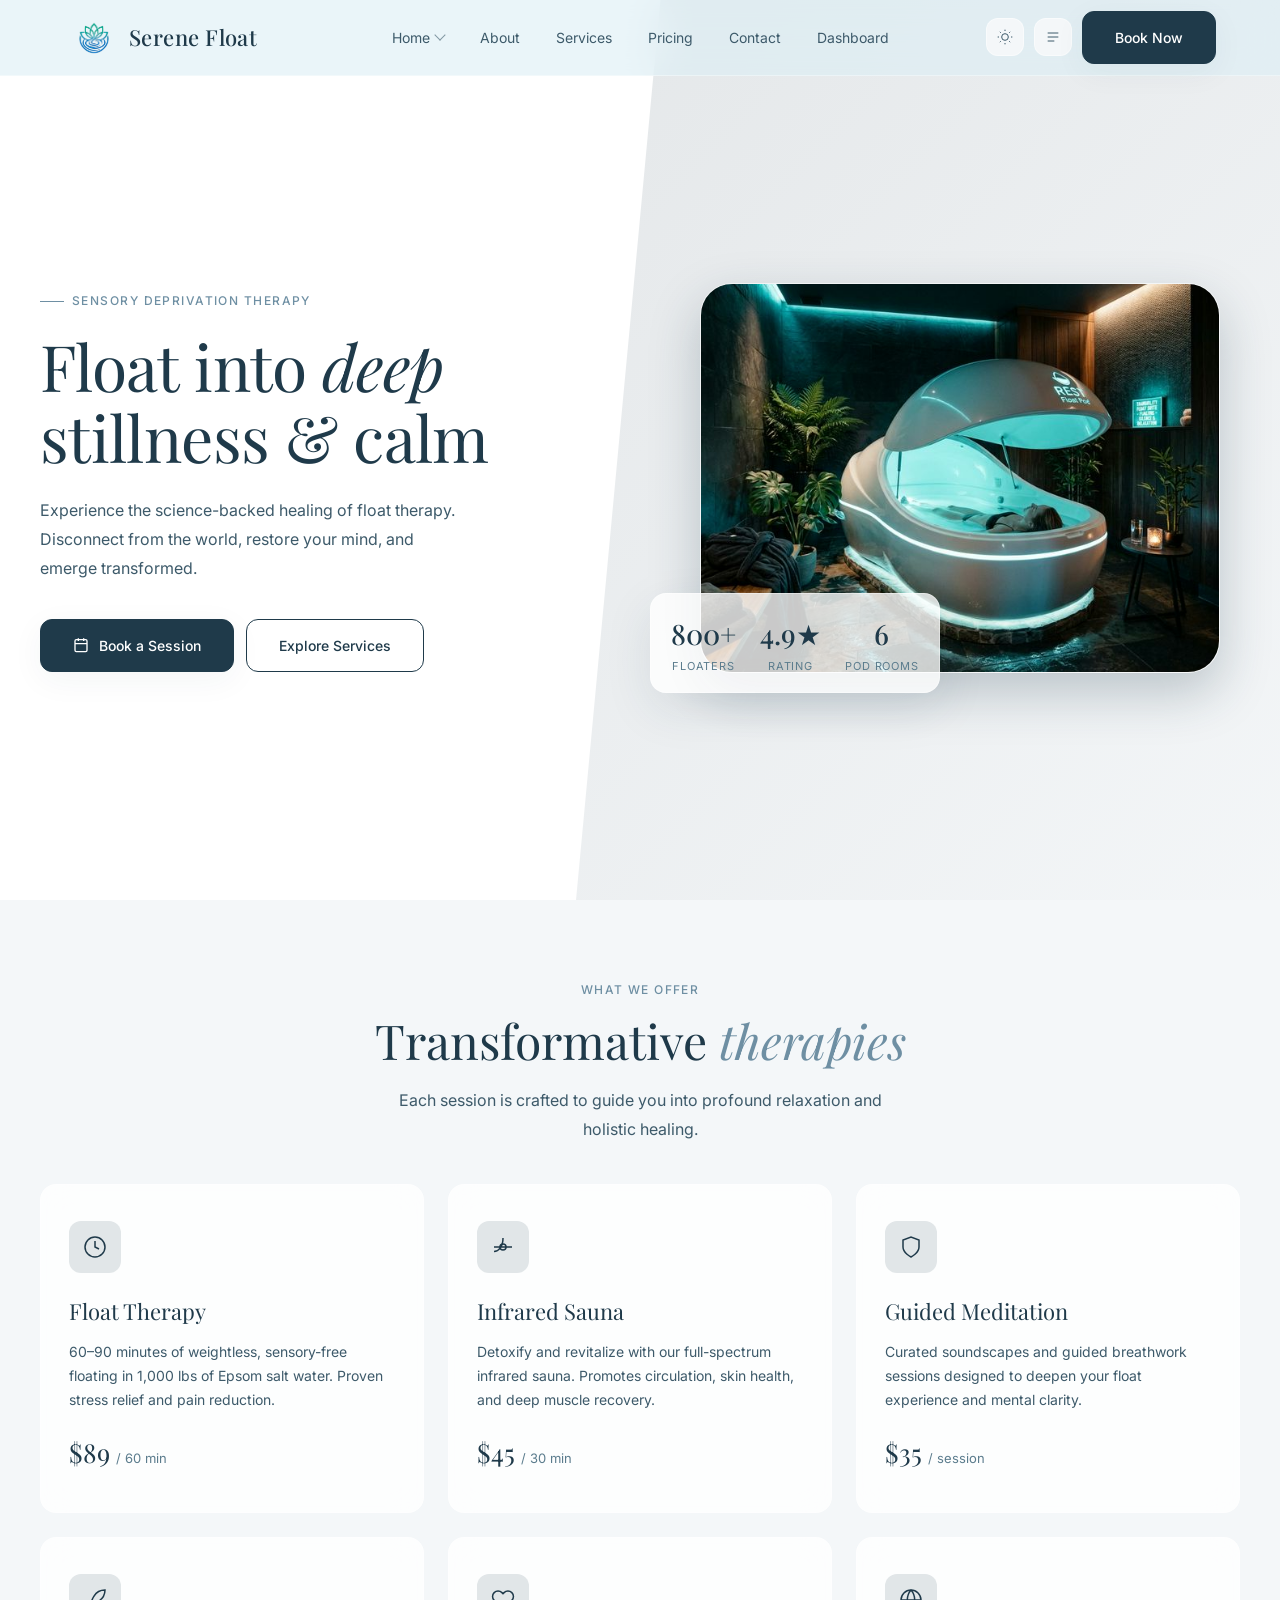
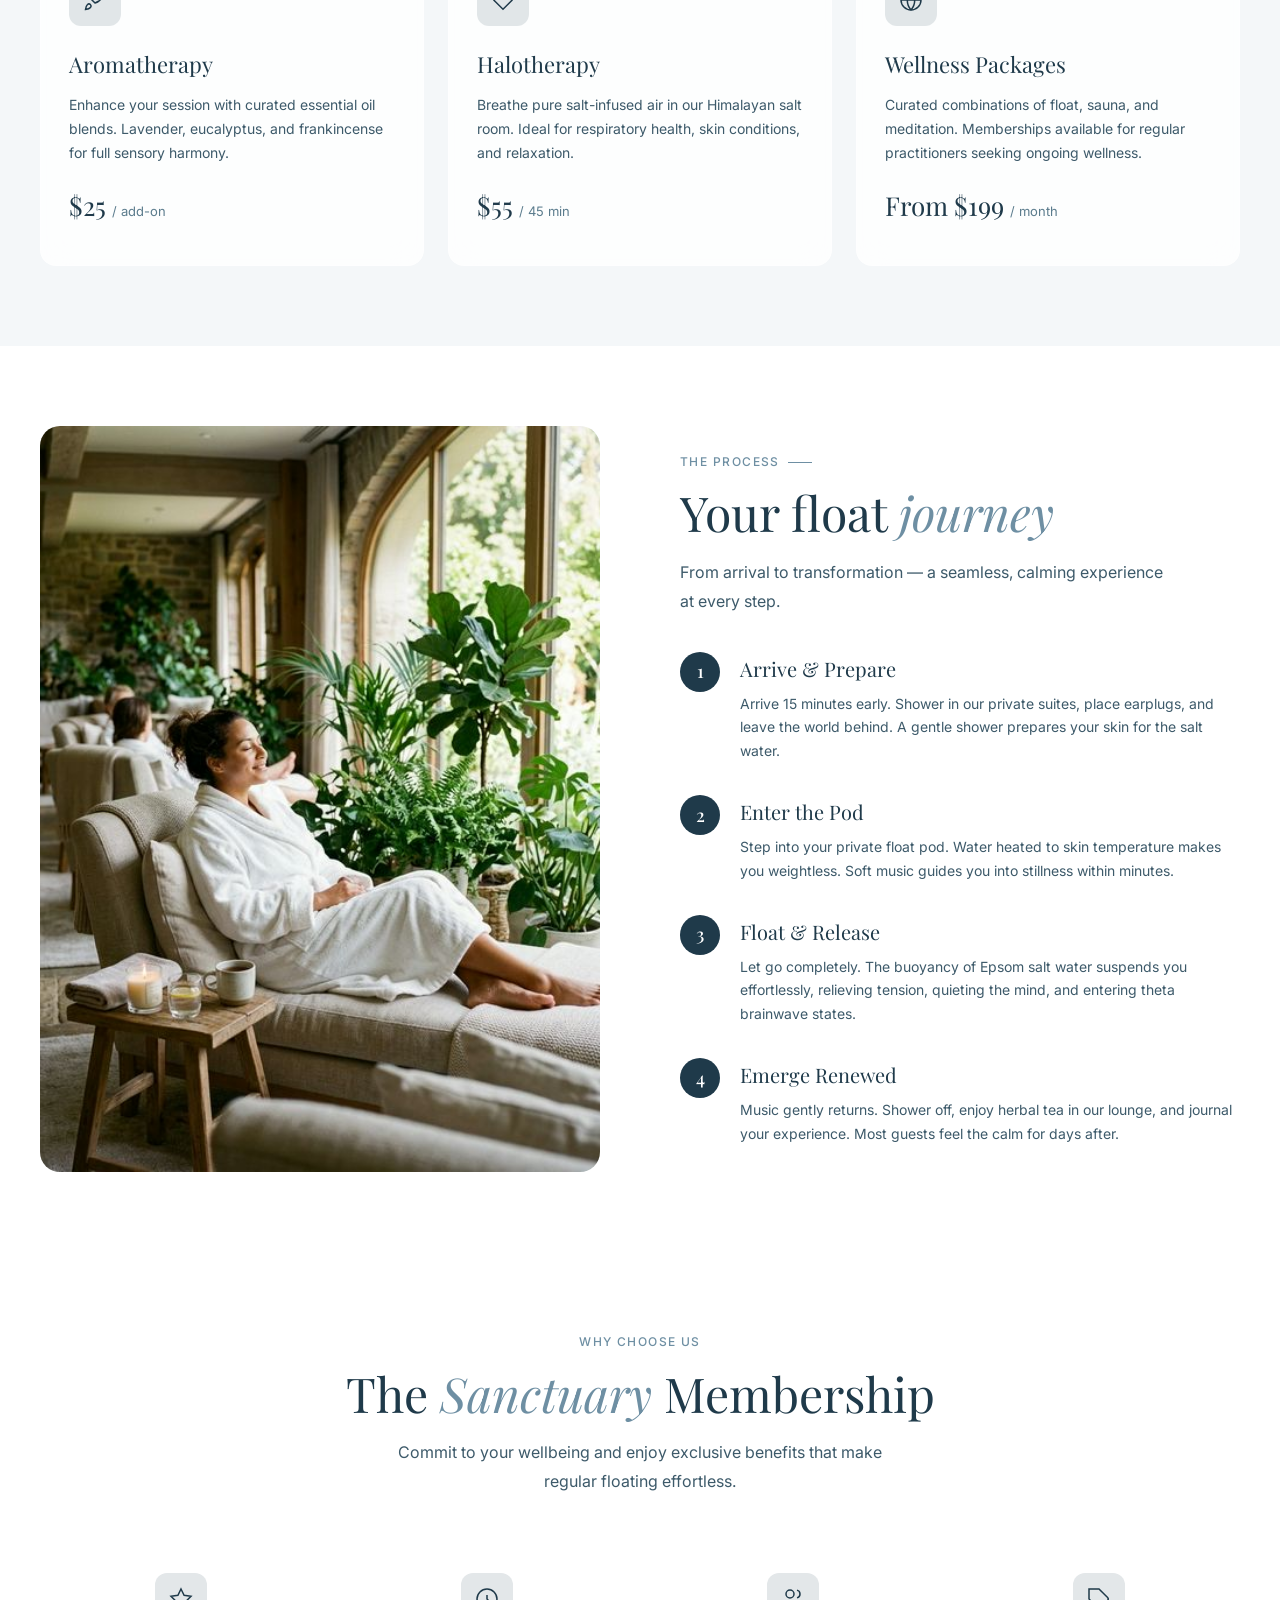
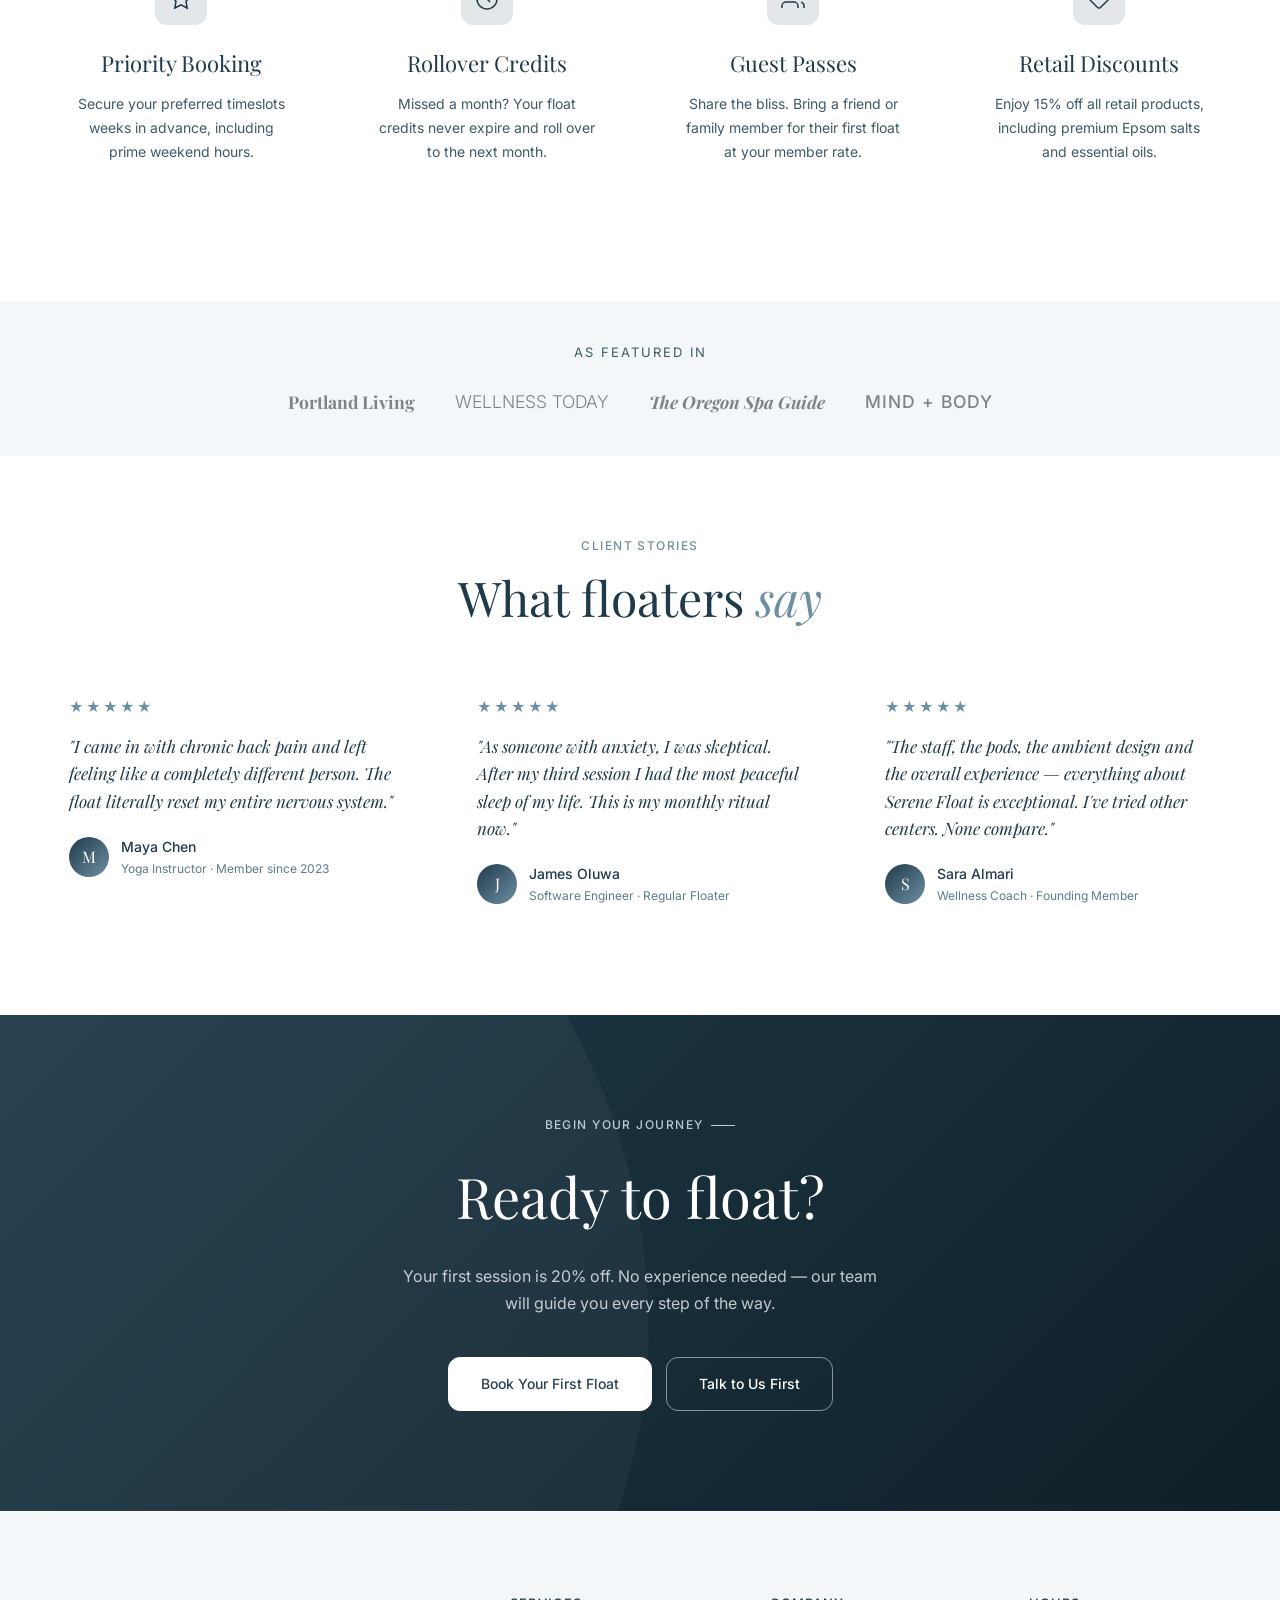
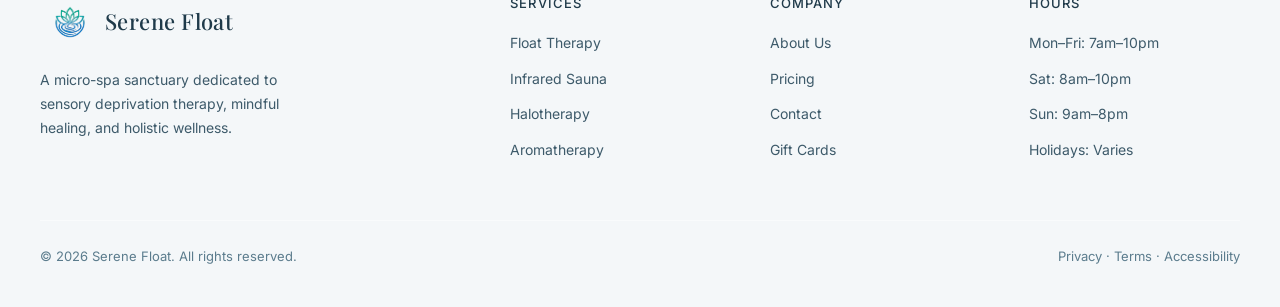
==== commit 84689fef: "correction updated" ====
--- a/index.html
+++ b/index.html
@@ -46,7 +46,6 @@
           <a href="pages/dashboard.html" data-page="dashboard">Dashboard</a>
           <!-- Mobile-only CTA buttons -->
           <div class="mobile-nav-btns">
-            <a href="pages/login.html" class="btn btn-secondary">Sign In</a>
             <a href="pages/signup.html" class="btn btn-primary">Book Now</a>
           </div>
           <!-- Mobile-only icon row (theme / RTL toggles) -->
@@ -58,7 +57,7 @@
             </button>
             <button class="icon-btn" onclick="toggleRTL()" title="Toggle RTL">
               <svg viewBox="0 0 24 24" fill="none" stroke="currentColor" stroke-width="1.5">
-                <path d="M3 5h12M9 5v14M3 9l3-3-3-3M15 5h6M15 19h6M15 12h6" />
+                <path d="M4 6h16M4 12h16M4 18h10" />
               </svg>
             </button>
           </div>
@@ -92,12 +91,9 @@
               stroke="currentColor"
               stroke-width="1.5"
             >
-              <path d="M3 5h12M9 5v14M3 9l3-3-3-3M15 5h6M15 19h6M15 12h6" />
+              <path d="M4 6h16M4 12h16M4 18h10" />
             </svg>
           </button>
-          <a href="pages/login.html" class="btn btn-secondary"
-            >Sign In</a
-          >
           <a href="pages/signup.html" class="btn btn-primary"
             >Book Now</a
           >
--- a/assets/css/style.css
+++ b/assets/css/style.css
@@ -7,12 +7,12 @@
   --secondary: #6e8fa3;
   --secondary-light: #b8ccd6;
   --accent-glow: #5fa8d3;
-  --bg: #dceff5;
-  --bg-alt: #b8ccd6;
+  --bg: #ffffff;
+  --bg-alt: #f4f7f9;
   --surface: rgba(255, 255, 255, 0.788);
   --text: #1f3a4a;
-  --text-muted: #4a6b7c;
-  --text-light: #6e8fa3;
+  --text-muted: #3d5a6a;
+  --text-light: #5b7c8d;
   --border: rgba(255, 255, 255, 0.4);
   --success: #9caf9c;
   --warning: #c7c9c7;
@@ -103,7 +103,7 @@
 .nav-inner {
   max-width: 1200px;
   margin: 0 auto;
-  padding: 0 32px;
+  padding: 0 24px;
   width: 100%;
   display: flex;
   align-items: center;
@@ -118,7 +118,7 @@
   letter-spacing: 0.02em;
   color: var(--primary);
   white-space: nowrap;
-  flex: 0 0 auto;
+  flex: 1;
 }
 .logo-icon {
   width: 60px;
@@ -138,8 +138,7 @@
   align-items: center;
   gap: 8px;
   flex: 1;
-  justify-content: flex-start;
-  margin-left: 32px;
+  justify-content: center;
 }
 .nav-links a {
   font-size: 14px;
@@ -160,8 +159,8 @@
   display: flex;
   align-items: center;
   gap: 10px;
-  flex: 0 0 auto;
-  margin-left: auto;
+  flex: 1;
+  justify-content: flex-end;
 }
 .icon-btn {
   width: 38px;
@@ -245,7 +244,7 @@
   min-height: 100vh;
   display: flex;
   align-items: center;
-  padding: calc(var(--nav-h) + 60px) 32px 80px;
+  padding: calc(var(--nav-h) + 60px) 24px 80px;
   background: var(--bg);
   position: relative;
   overflow: visible;
@@ -316,6 +315,7 @@
   display: flex;
   gap: 12px;
   align-items: center;
+  flex-wrap: wrap;
 }
 .hero-visual {
   position: relative;
@@ -325,12 +325,13 @@
 }
 .float-pod {
   width: 100%;
-  max-width: 480px;
+  max-width: 520px;
   aspect-ratio: 4/3;
-  border-radius: 24px;
+  border-radius: 32px;
   overflow: hidden;
   position: relative;
-  box-shadow: var(--shadow-lg);
+  box-shadow: 0 20px 50px rgba(31, 58, 74, 0.25);
+  border: 1px solid var(--border);
 }
 .float-pod-img {
   width: 100%;
@@ -393,7 +394,7 @@
    SECTION COMMONS
    ========================================= */
 .section {
-  padding: 60px 32px;
+  padding: 80px 24px;
 }
 .section-inner {
   max-width: 1200px;
@@ -430,7 +431,7 @@
 }
 .section-sub {
   font-size: 16px;
-  color: var(--secondary-light);
+  color: var(--text-muted);
   max-width: 500px;
   line-height: 1.8;
 }
@@ -806,7 +807,7 @@
 .site-footer {
   background: var(--bg-alt);
   border-top: 1px solid var(--border);
-  padding: 64px 32px 32px;
+  padding: 80px 24px 40px;
 }
 .footer-inner {
   max-width: 1200px;
@@ -860,7 +861,7 @@
    SERVICES PAGE
    ========================================= */
 .page-hero {
-  padding: calc(var(--nav-h) + 60px) 32px 60px;
+  padding: calc(var(--nav-h) + 80px) 24px 80px;
   background: var(--bg);
   text-align: center;
 }
@@ -872,6 +873,12 @@
   display: grid;
   grid-template-columns: 1fr 1fr;
   gap: 32px;
+}
+.science-grid {
+  display: grid;
+  grid-template-columns: repeat(2, 1fr);
+  gap: 28px;
+  margin-top: 48px;
 }
 .service-detail-card {
   background: var(--surface);
@@ -2175,6 +2182,7 @@
   .pricing-grid,
   .footer-grid,
   .services-detail-grid,
+  .science-grid,
   .team-grid,
   .values-grid {
     grid-template-columns: 1fr;
@@ -3263,33 +3271,88 @@
 
 /* Responsive for new sections */
 @media (max-width: 768px) {
-  .gallery-grid { grid-template-columns: 1fr 1fr; }
-  .article-grid { grid-template-columns: 1fr 1fr; }
-  .awards-strip { padding: 24px; gap: 20px; }
-  .testimonial-dark-banner { padding: 32px 24px; }
-  .timeline { padding-left: 28px; }
-}
+  .hero-inner { grid-template-columns: 1fr; gap: 40px; text-align: center; }
+  .hero-desc { margin: 0 auto 36px; }
+  .hero-actions { justify-content: center; }
+  .float-pod { max-width: 100%; aspect-ratio: 4/3; min-height: 320px; }
+  .hero-stats { position: absolute; left: 50%; transform: translateX(-50%); bottom: 20px; width: 90%; }
+  
+  .services-grid { grid-template-columns: 1fr; }
+  .pricing-grid { grid-template-columns: 1fr; }
+  .testimonials-grid { grid-template-columns: 1fr; }
+  .footer-grid { grid-template-columns: 1fr; gap: 32px; }
+}
+
 @media (max-width: 480px) {
+  .nav-inner, .hero, .section, .site-footer, .page-hero { padding-left: 20px; padding-right: 20px; }
+  .hero h1 { font-size: 36px; }
+  .float-pod { aspect-ratio: 4/3; min-height: 280px; }
+  .hero-stats { gap: 8px; padding: 12px; bottom: 15px; }
+  .stat-val { font-size: 20px; }
+
+  /* Services page — card fixes */
+  .services-detail-grid { grid-template-columns: 1fr; gap: 20px; }
+  .service-detail-card { border-radius: 16px; }
+  .sdc-image { height: 200px; }
+  .sdc-body { padding: 20px 16px; }
+  .sdc-body h3 { font-size: 20px; }
+  .sdc-body p { font-size: 13px; }
+  .sdc-meta {
+    display: flex;
+    flex-wrap: wrap;
+    gap: 10px;
+  }
+  .sdc-meta span { font-size: 12px; }
+  .benefits-list li { font-size: 12px; }
+
+  /* Page hero padding tightened */
+  .page-hero { padding-top: calc(var(--nav-h) + 40px); padding-bottom: 40px; padding-left: 20px; padding-right: 20px; }
+  .page-hero-inner { max-width: 100%; }
+  .section-title { font-size: clamp(22px, 6vw, 32px); }
+  .section-sub { font-size: 14px; }
+
+  /* Services science grid */
+  .science-grid { grid-template-columns: 1fr; gap: 16px; margin-top: 32px; }
+  .value-card { padding: 20px 16px; border-radius: 12px; }
+  .value-card h4 { font-size: 16px; margin-bottom: 8px; }
+  .value-card p { font-size: 13px; line-height: 1.6; }
+
   .gallery-grid { grid-template-columns: 1fr; }
   .article-grid { grid-template-columns: 1fr; }
-  .how-steps {
-    grid-template-columns: 1fr;
-  }
-  .how-steps h3 {
-    font-size: 20px;
-    width: 100%;
-    margin: 0 auto;
-    margin-bottom: 10px;
-  }
-  .how-steps p {
-    font-size: 13px;
-    width: 100%;
-  }
-  .how-image {
-    display: none;
-  }
-
-}
-
-
-
+  .how-steps { grid-template-columns: 1fr; }
+  .how-steps h3 { font-size: 20px; width: 100%; margin: 0 auto 10px; }
+  .how-steps p { font-size: 13px; width: 100%; }
+  .how-image { display: none; }
+}
+
+/* ---- 360 px: tightest breakpoint ---- */
+@media (max-width: 390px) {
+  .nav-inner, .hero, .section, .site-footer, .page-hero { padding-left: 16px; padding-right: 16px; }
+
+  /* Services page at 360px */
+  .sdc-body { padding: 16px 12px; }
+  .sdc-body h3 { font-size: 18px; margin-bottom: 8px; }
+  .sdc-meta { gap: 8px; }
+  .sdc-meta span { font-size: 11px; }
+  .benefits-list { gap: 6px; }
+  .benefits-list li { font-size: 11px; }
+  .service-detail-card .btn { width: 100%; justify-content: center; padding: 12px 16px; font-size: 13px; }
+
+  /* Science grid at 360px */
+  .science-grid { gap: 12px; margin-top: 24px; }
+  .value-card { padding: 16px 12px; }
+  .value-card h4 { font-size: 15px; }
+  .value-card p { font-size: 12px; }
+
+  /* Hero section at 360px */
+  .page-hero { padding-top: calc(var(--nav-h) + 32px); padding-bottom: 32px; }
+  .section-title { font-size: 22px; }
+  .section-sub { font-size: 13px; }
+
+  /* General section spacing */
+  .section { padding-top: 48px; padding-bottom: 48px; }
+  .section-inner { max-width: 100%; }
+}
+
+
+
--- a/assets/css/dark-mode.css
+++ b/assets/css/dark-mode.css
@@ -1,17 +1,17 @@
 [data-theme="dark"] {
   --primary: #ebeef0;
-  --primary-dark: #0F2027;
+  --primary-dark: #000000;
   --secondary: #6E8FA3;
-  --secondary-light: #B8CCD6;
+  --secondary-light: #94A9B6;
   --accent-glow: #5FA8D3;
-  --bg: #0F2027;
-  --bg-alt: #162C36;
-  --surface: rgba(32, 58, 67, 0.788);
-  --text: #DCEFF5;
-  --text-muted: #9CAF9C;
-  --text-light: #6E8FA3;
-  --border: rgba(95, 168, 211, 0.15);
-  --shadow: 0 8px 32px rgba(0, 0, 0, 0.5);
-  --shadow-lg: 0 16px 48px rgba(0, 0, 0, 0.7);
-  --glow: 0 0 24px rgba(95, 168, 211, 0.4);
+  --bg: #000000;
+  --bg-alt: #0a0a0a;
+  --surface: rgba(15, 15, 15, 0.85);
+  --text: #ffffff;
+  --text-muted: #b0c4b0;
+  --text-light: #8ba5b4;
+  --border: rgba(255, 255, 255, 0.1);
+  --shadow: 0 8px 32px rgba(0, 0, 0, 0.8);
+  --shadow-lg: 0 16px 48px rgba(0, 0, 0, 0.9);
+  --glow: 0 0 24px rgba(95, 168, 211, 0.3);
 }
--- a/assets/css/rtl.css
+++ b/assets/css/rtl.css
@@ -53,13 +53,11 @@
    MAIN NAVIGATION RTL
    ========================================= */
 [dir="rtl"] .nav-actions {
-  margin-right: 0;
-  margin-left: 15px;
+  margin-left: 0;
 }
 
 [dir="rtl"] .nav-links {
-  margin-left: 0;
-  margin-right: auto;
+  margin-right: 0;
 }
 
 @media (max-width: 900px) {
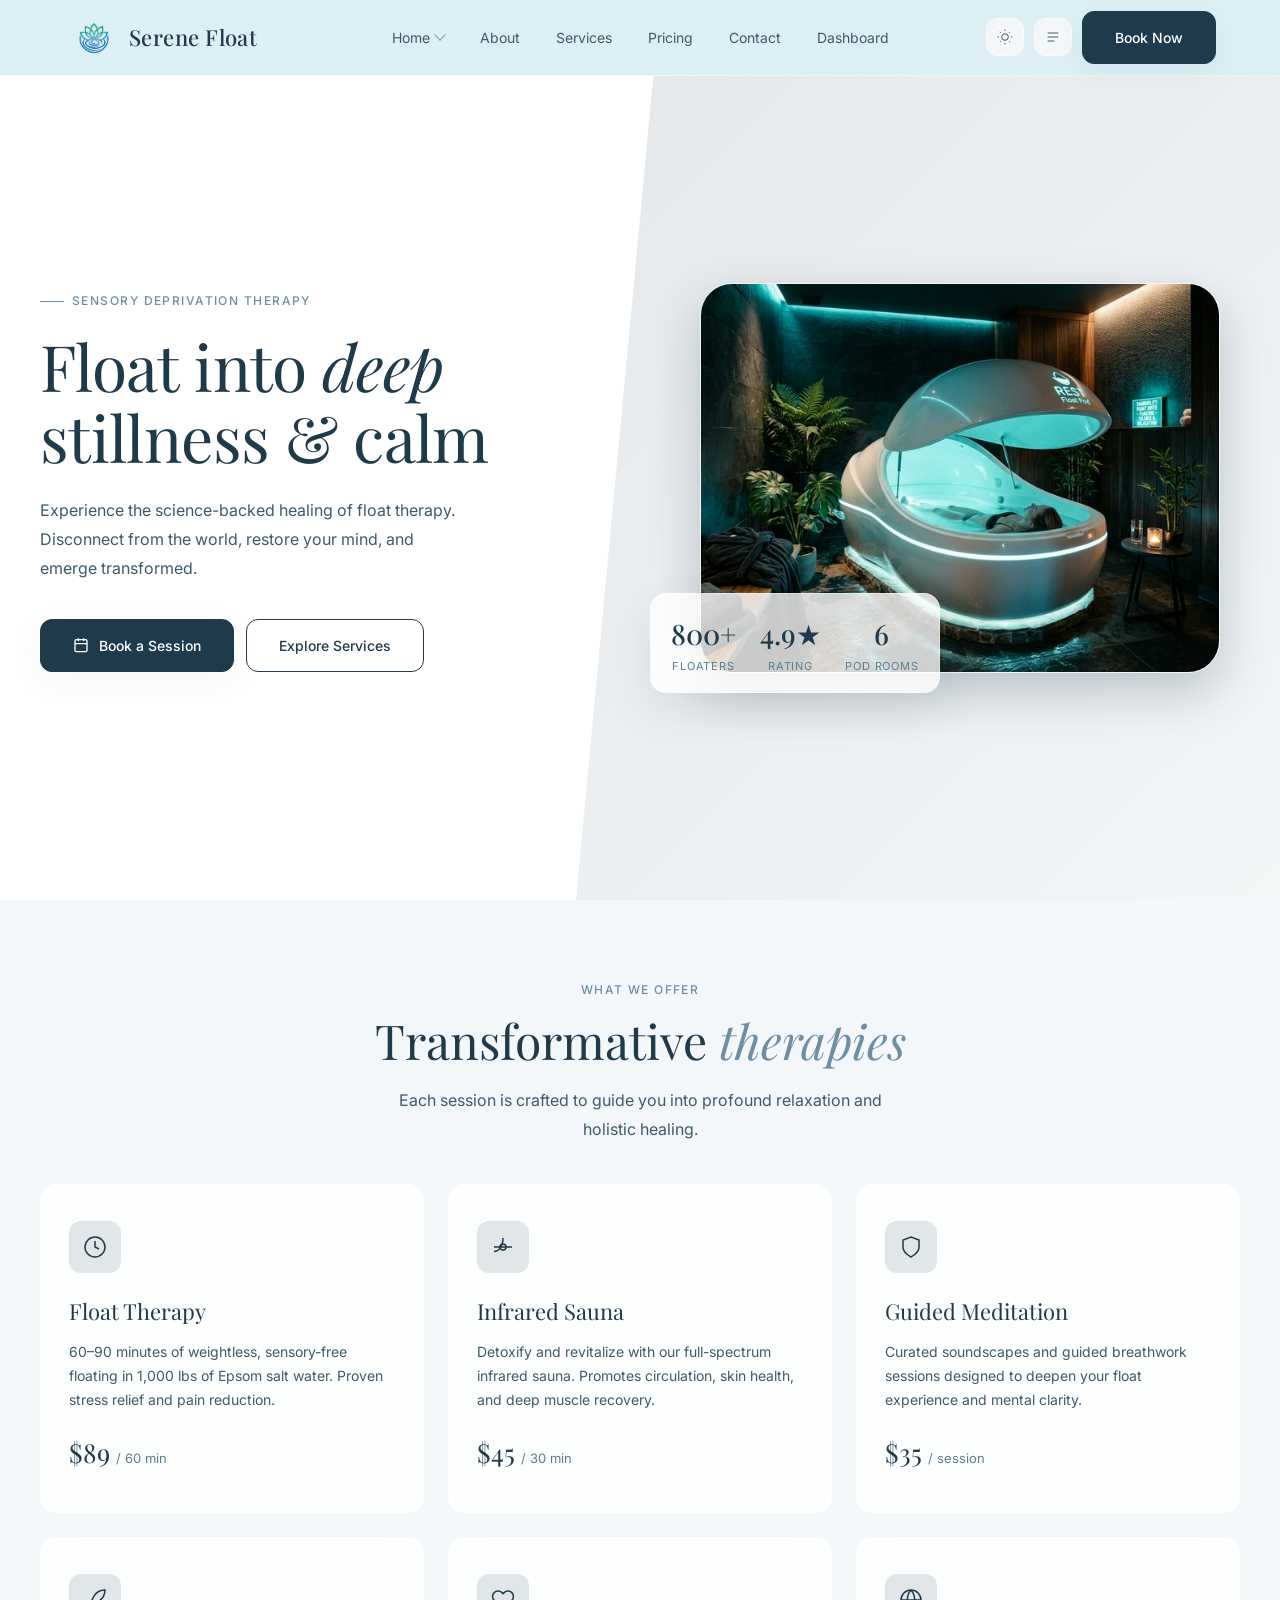
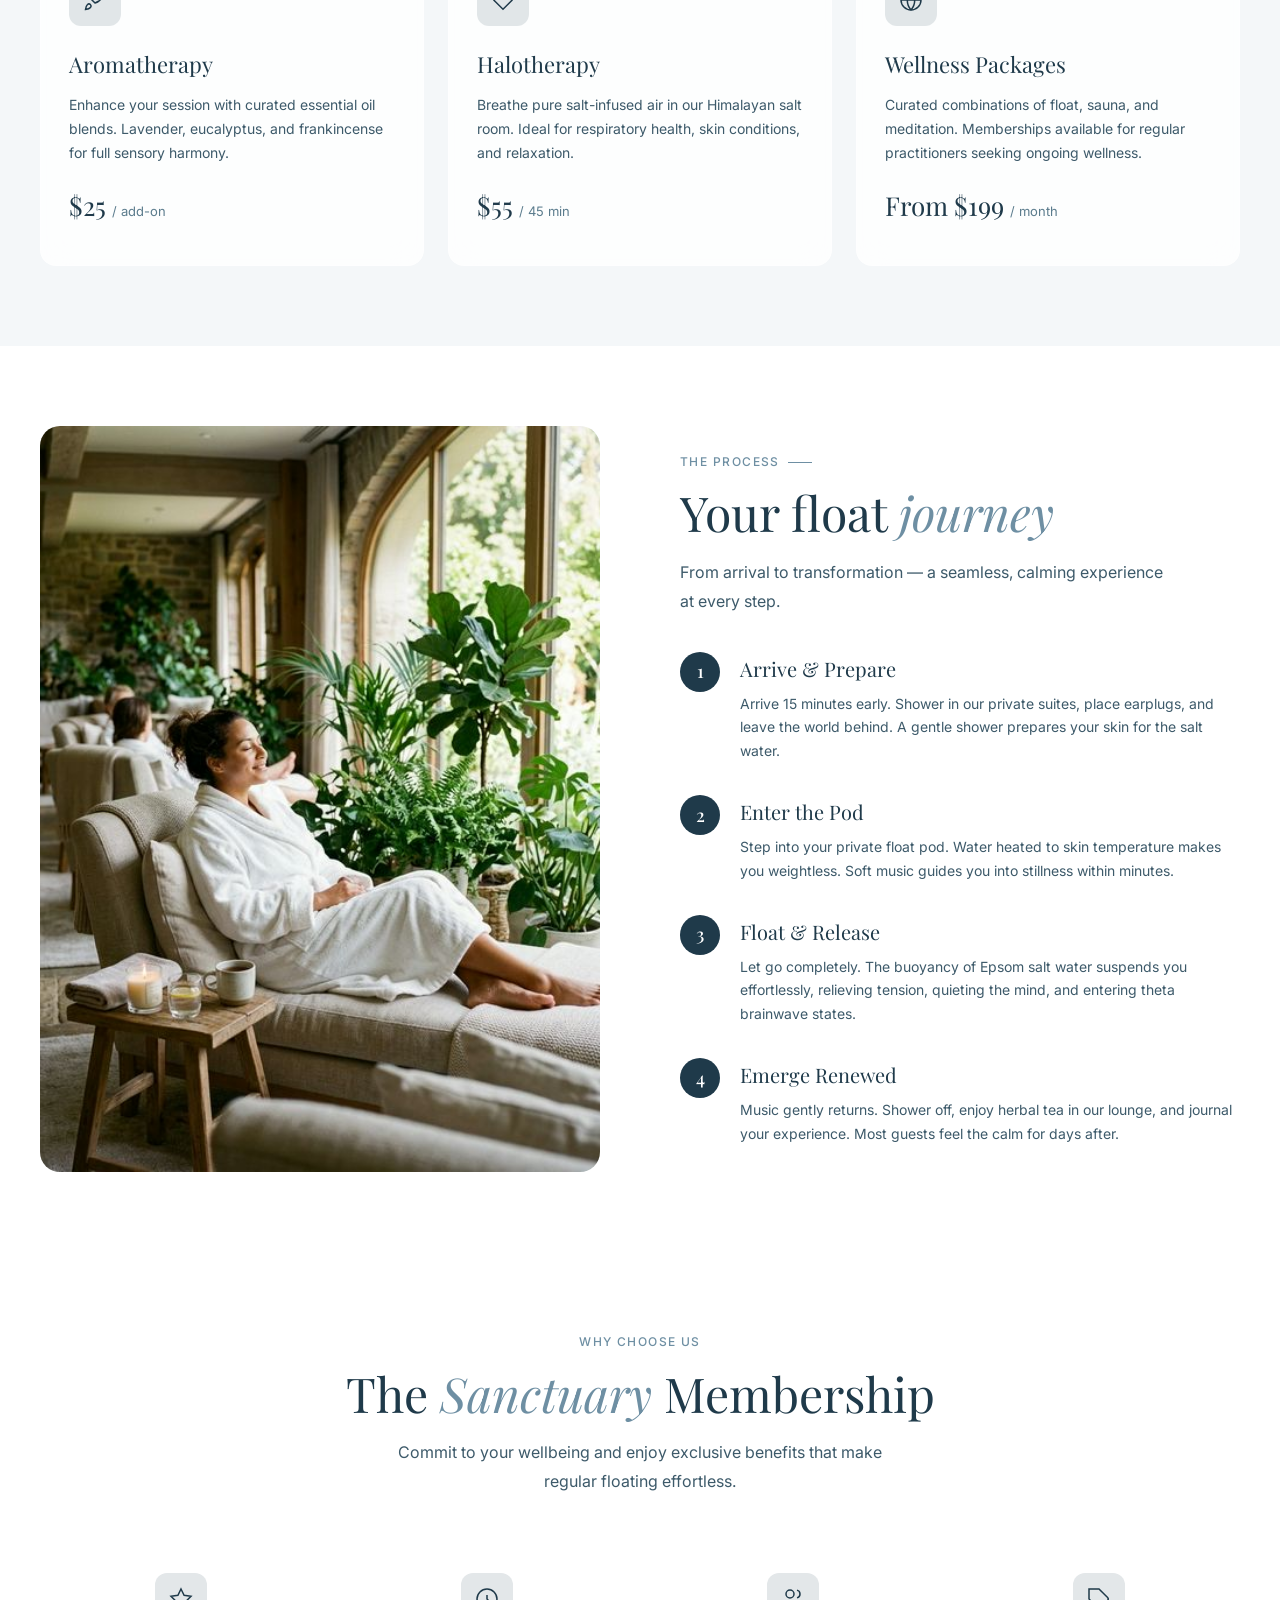
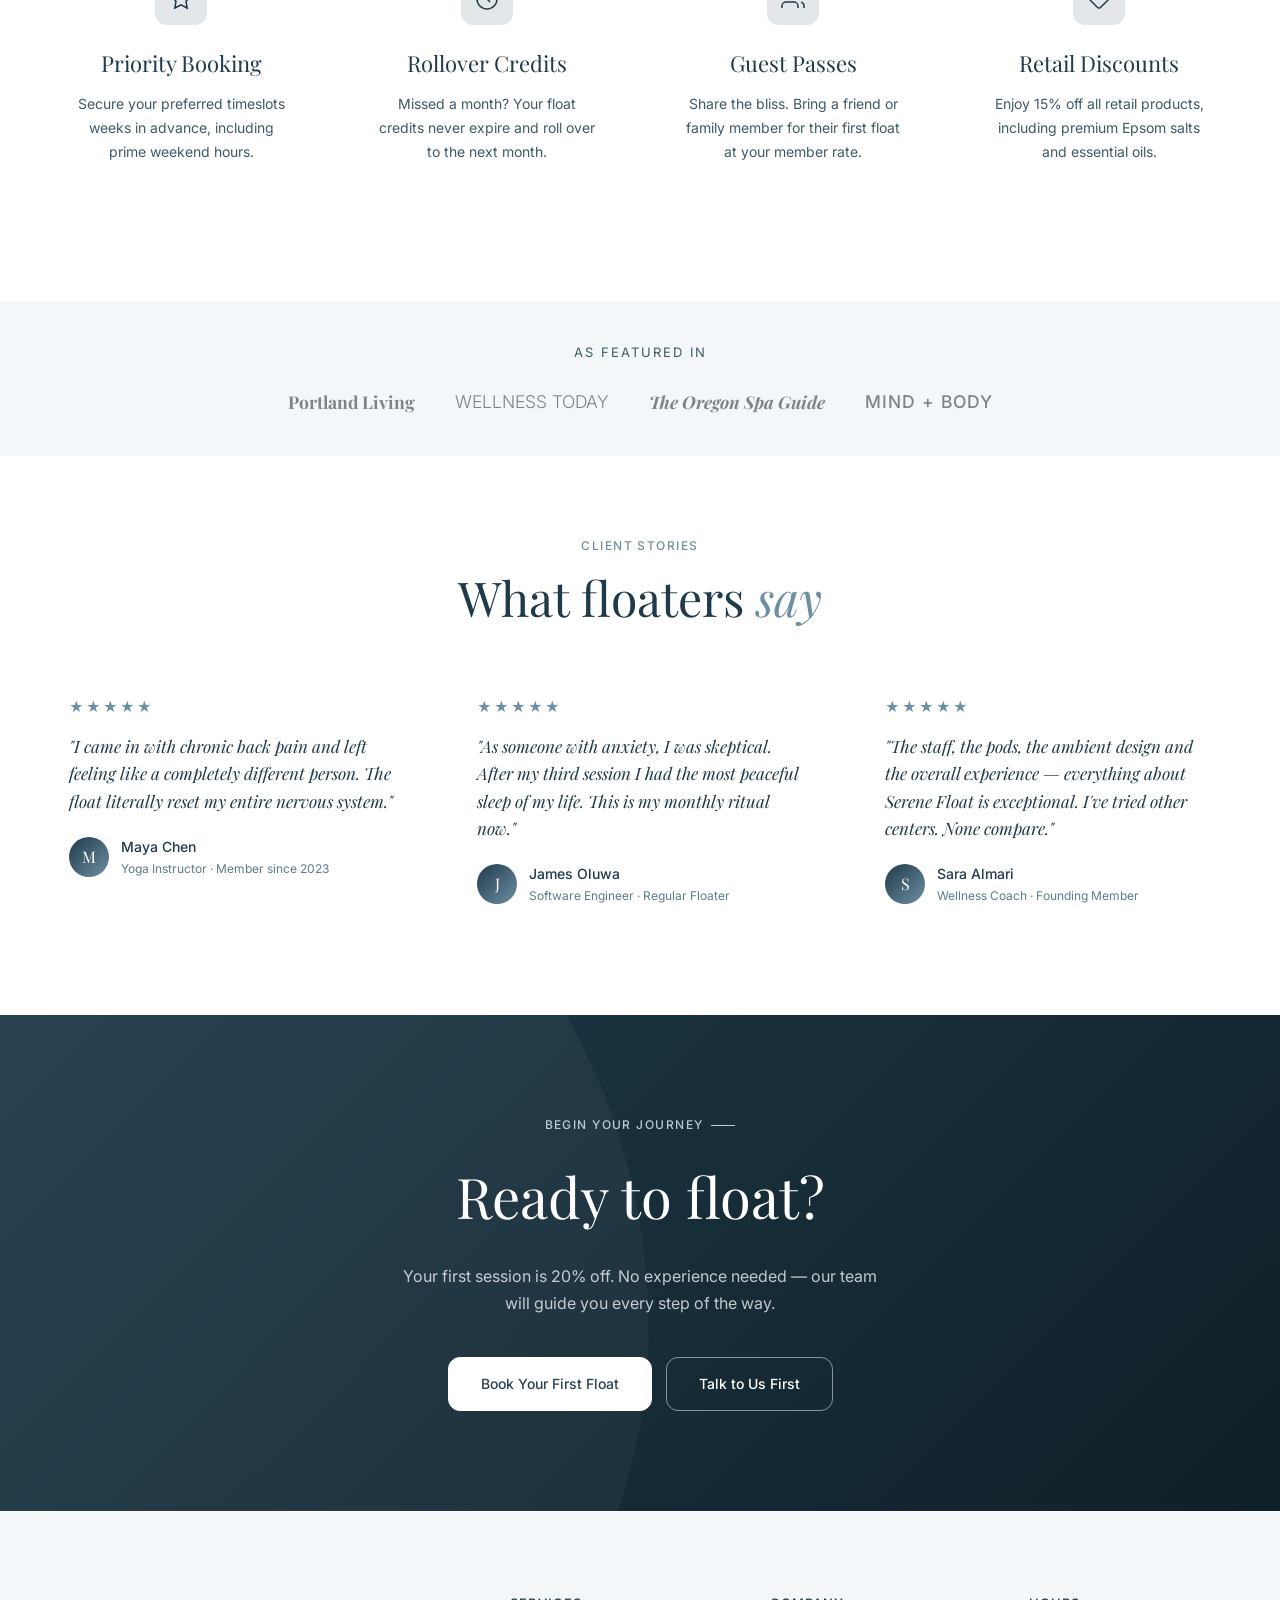
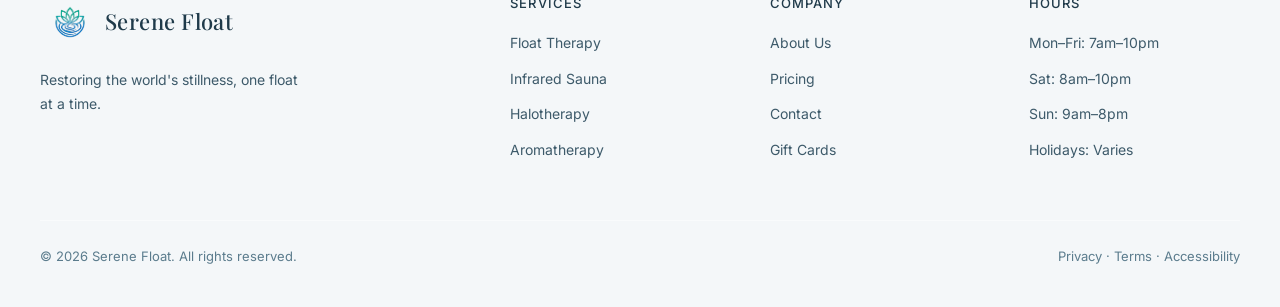
==== commit 7b933bc1: "correction updated" ====
--- a/index.html
+++ b/index.html
@@ -480,18 +480,13 @@
       <div class="footer-inner">
         <div class="footer-grid">
           <div class="footer-brand">
-            <div class="logo">
+            <a class="logo" href="index.html">
               <div class="logo-icon">
-                <a href="index.html">
-                  <img src="assets/images/logo.png" alt="Serene Float Logo" style="width: 100%; height: 100%; object-fit: contain;">
-                </a>
+                <img src="assets/images/logo.png" alt="Serene Float Logo" style="width: 100%; height: 100%; object-fit: contain;">
               </div>
               Serene Float
-            </div>
-            <p>
-              A micro-spa sanctuary dedicated to sensory deprivation therapy,
-              mindful healing, and holistic wellness.
-            </p>
+            </a>
+            <p class="footer-tagline">Restoring the world's stillness, one float at a time.</p>
           </div>
           <div class="footer-col">
             <h5>Services</h5>
--- a/assets/css/style.css
+++ b/assets/css/style.css
@@ -2478,12 +2478,12 @@
 }
 
 .site-header {
-  background: rgba(220, 239, 245, 0.6) !important;
+  background: rgba(220, 239, 245, 1) !important;
   backdrop-filter: blur(20px);
   -webkit-backdrop-filter: blur(20px);
 }
 [data-theme="dark"] .site-header {
-  background: rgba(15, 32, 39, 0.7) !important;
+  background: rgba(15, 32, 39, 1) !important;
 }
 
 /* ---- CRITICAL: On mobile, remove backdrop-filter from header.
@@ -2494,11 +2494,11 @@
   .site-header {
     backdrop-filter: none !important;
     -webkit-backdrop-filter: none !important;
-    background: var(--bg) !important;
+    background: rgba(220, 239, 245, 1) !important;
     z-index: 200;
   }
   [data-theme="dark"] .site-header {
-    background: var(--bg) !important;
+    background: rgba(15, 32, 39, 1) !important;
   }
 }
 
@@ -2944,12 +2944,15 @@
   align-items: center; 
   justify-content: space-between; 
   padding: 16px 24px;
-  background: var(--surface);
+  background: rgba(220, 239, 245, 1) !important;
   border-bottom: 1px solid var(--border);
   position: sticky;
   top: 0;
   z-index: 100;
   width: 100%;
+}
+[data-theme="dark"] .dash-topbar {
+  background: rgba(15, 32, 39, 1) !important;
 }
 .dash-topbar-right { 
   display: flex; 
@@ -3314,6 +3317,207 @@
   /* Services science grid */
   .science-grid { grid-template-columns: 1fr; gap: 16px; margin-top: 32px; }
   .value-card { padding: 20px 16px; border-radius: 12px; }
+/* Awards strip */
+.awards-strip {
+  display: flex;
+  flex-wrap: wrap;
+  gap: 32px;
+  justify-content: center;
+  margin-top: 48px;
+  padding: 40px;
+  background: var(--surface);
+  border-radius: var(--radius);
+  border: 1px solid var(--border);
+}
+.award-badge {
+  display: flex;
+  flex-direction: column;
+  align-items: center;
+  gap: 10px;
+}
+.award-badge svg {
+  width: 40px;
+  height: 40px;
+  stroke: var(--secondary);
+  fill: none;
+  stroke-width: 1.5;
+}
+.award-badge span {
+  font-size: 12px;
+  color: var(--text-muted);
+  text-align: center;
+  max-width: 100px;
+  line-height: 1.4;
+}
+
+/* Testimonial dark banner */
+.testimonial-dark-banner {
+  background: linear-gradient(135deg, var(--primary), var(--primary-dark));
+  border-radius: var(--radius);
+  padding: 48px 60px;
+  text-align: center;
+  color: white;
+  margin-top: 48px;
+}
+.testimonial-dark-banner blockquote {
+  font-family: var(--font-display);
+  font-size: clamp(18px, 3vw, 28px);
+  font-weight: 300;
+  font-style: italic;
+  line-height: 1.55;
+  margin-bottom: 24px;
+}
+.testimonial-dark-banner cite { font-size: 14px; opacity: 0.7; font-style: normal; }
+
+/* Process timeline (about page) */
+.timeline {
+  display: flex;
+  flex-direction: column;
+  gap: 0;
+  position: relative;
+  padding-left: 40px;
+  margin-top: 48px;
+}
+.timeline::before {
+  content: '';
+  position: absolute;
+  left: 16px;
+  top: 0;
+  bottom: 0;
+  width: 2px;
+  background: linear-gradient(to bottom, var(--primary), var(--secondary));
+}
+.timeline-item {
+  position: relative;
+  padding: 0 0 40px 32px;
+}
+.timeline-item::before {
+  content: '';
+  position: absolute;
+  left: -8px;
+  top: 4px;
+  width: 16px;
+  height: 16px;
+  border-radius: 50%;
+  background: var(--primary);
+  border: 3px solid var(--bg);
+  box-shadow: 0 0 0 2px var(--primary);
+}
+.timeline-item h4 {
+  font-family: var(--font-display);
+  font-size: 20px;
+  font-weight: 400;
+  margin-bottom: 8px;
+  color: var(--primary);
+}
+.timeline-item p {
+  font-size: 14px;
+  color: var(--text-muted);
+  line-height: 1.7;
+}
+
+/* Blog / article preview cards */
+.article-grid {
+  display: grid;
+  grid-template-columns: repeat(3, 1fr);
+  gap: 24px;
+  margin-top: 48px;
+}
+.article-card {
+  background: var(--surface);
+  border-radius: var(--radius);
+  border: 1px solid var(--border);
+  overflow: hidden;
+  transition: var(--transition);
+}
+.article-card:hover {
+  transform: translateY(-4px);
+  box-shadow: var(--shadow-lg);
+}
+.article-img {
+  height: 180px;
+  overflow: hidden;
+}
+.article-img img {
+  width: 100%;
+  height: 100%;
+  object-fit: cover;
+  transition: transform 0.5s ease;
+}
+.article-card:hover .article-img img { transform: scale(1.05); }
+.article-body { padding: 24px; }
+.article-tag {
+  font-size: 11px;
+  font-weight: 600;
+  letter-spacing: 0.1em;
+  text-transform: uppercase;
+  color: var(--secondary);
+  margin-bottom: 8px;
+}
+.article-body h4 {
+  font-family: var(--font-display);
+  font-size: 19px;
+  font-weight: 400;
+  margin-bottom: 10px;
+  line-height: 1.35;
+}
+.article-body p {
+  font-size: 13px;
+  color: var(--text-muted);
+  line-height: 1.7;
+}
+
+/* Responsive for new sections */
+@media (max-width: 768px) {
+  .hero-inner { grid-template-columns: 1fr; gap: 40px; text-align: center; }
+  .hero-desc { margin: 0 auto 36px; }
+  .hero-actions { justify-content: center; }
+  .float-pod { max-width: 100%; aspect-ratio: 4/3; min-height: 320px; }
+  .hero-stats { position: absolute; left: 50%; transform: translateX(-50%); bottom: 20px; width: 90%; }
+  
+  .services-grid { grid-template-columns: 1fr; }
+  .pricing-grid { grid-template-columns: 1fr; }
+  .testimonials-grid { grid-template-columns: 1fr; }
+  .footer-grid { grid-template-columns: 1fr; gap: 32px; }
+}
+
+@media (max-width: 600px) {
+  .how-steps h3 { font-size: 20px; width: 100%; margin: 0 auto 10px; }
+  .how-steps p { font-size: 13px; width: 100%; }
+  .how-image { display: none; }
+}
+
+@media (max-width: 480px) {
+  .nav-inner, .hero, .section, .site-footer, .page-hero { padding-left: 20px; padding-right: 20px; }
+  .hero h1 { font-size: 36px; }
+  .float-pod { aspect-ratio: 4/3; min-height: 280px; }
+  .hero-stats { gap: 8px; padding: 12px; bottom: 15px; }
+  .stat-val { font-size: 20px; }
+
+  /* Services page — card fixes */
+  .services-detail-grid { grid-template-columns: 1fr; gap: 20px; }
+  .service-detail-card { border-radius: 16px; }
+  .sdc-image { height: 200px; }
+  .sdc-body { padding: 20px 16px; }
+  .sdc-body h3 { font-size: 20px; }
+  .sdc-body p { font-size: 13px; }
+  .sdc-meta {
+    display: flex;
+    flex-wrap: wrap;
+    gap: 10px;
+  }
+  .sdc-meta span { font-size: 12px; }
+  .benefits-list li { font-size: 12px; }
+
+  /* Page hero padding tightened */
+  .page-hero { padding-top: calc(var(--nav-h) + 40px); padding-bottom: 40px; padding-left: 20px; padding-right: 20px; }
+  .page-hero-inner { max-width: 100%; }
+  .section-title { font-size: clamp(22px, 6vw, 32px); }
+  .section-sub { font-size: 14px; }
+
+  /* Services science grid */
+  .science-grid { grid-template-columns: 1fr; gap: 16px; margin-top: 32px; }
+  .value-card { padding: 20px 16px; border-radius: 12px; }
   .value-card h4 { font-size: 16px; margin-bottom: 8px; }
   .value-card p { font-size: 13px; line-height: 1.6; }
 
@@ -3321,13 +3525,34 @@
   .article-grid { grid-template-columns: 1fr; }
   .how-steps { grid-template-columns: 1fr; }
   .how-steps h3 { font-size: 20px; width: 100%; margin: 0 auto 10px; }
-  .how-steps p { font-size: 13px; width: 100%; }
-  .how-image { display: none; }
+  .benefits-list { gap: 6px; }
+  .benefits-list li { font-size: 11px; }
+  .service-detail-card .btn { width: 100%; justify-content: center; padding: 12px 16px; font-size: 13px; }
+
+  /* Science grid at 360px */
+  .science-grid { gap: 12px; margin-top: 24px; }
+  .value-card { padding: 16px 12px; }
+  .value-card h4 { font-size: 15px; }
+  .value-card p { font-size: 12px; }
+
+  /* Hero section at 360px */
+  .page-hero { padding-top: calc(var(--nav-h) + 32px); padding-bottom: 32px; }
+  .section-title { font-size: 22px; }
+  .section-sub { font-size: 13px; }
+
+  /* General section spacing */
+  .section { padding-top: 48px; padding-bottom: 48px; }
+  .section-inner { max-width: 100%; }
 }
 
 /* ---- 360 px: tightest breakpoint ---- */
 @media (max-width: 390px) {
-  .nav-inner, .hero, .section, .site-footer, .page-hero { padding-left: 16px; padding-right: 16px; }
+  .nav-inner { padding: 0 20px; }
+  .logo { font-size: 18px; }
+  .logo-icon { width: 40px; height: 40px; }
+  .nav-actions { gap: 6px; margin-right: 8px; }
+  .icon-btn { width: 34px; height: 34px; }
+  .hero, .section, .site-footer, .page-hero { padding-left: 24px; padding-right: 24px; }
 
   /* Services page at 360px */
   .sdc-body { padding: 16px 12px; }
@@ -3344,8 +3569,18 @@
   .value-card h4 { font-size: 15px; }
   .value-card p { font-size: 12px; }
 
-  /* Hero section at 360px */
-  .page-hero { padding-top: calc(var(--nav-h) + 32px); padding-bottom: 32px; }
+  /* Hero section */
+  .hero { min-height: auto; padding-top: calc(var(--nav-h) + 40px); padding-bottom: 60px; }
+  .hero h1 { font-size: 26px; line-height: 1.2; }
+  .hero-inner { gap: 32px; }
+  .hero-label { font-size: 10px; margin-bottom: 8px; }
+  .hero-label::before { display: none; }
+  .hero::before { display: none; }
+  .hero-actions { flex-direction: column; width: 100%; gap: 12px; margin-top: 32px; }
+  .hero-actions .btn { width: 100%; justify-content: center; }
+  .hero-stats { gap: 6px; padding: 12px; bottom: 10px; width: calc(100% - 32px); left: 16px; transform: none; }
+  .hero-desc { font-size: 14px; line-height: 1.6; margin: 0 auto; }
+  .page-hero { padding-top: calc(var(--nav-h) + 40px); padding-bottom: 40px; }
   .section-title { font-size: 22px; }
   .section-sub { font-size: 13px; }
 
@@ -3354,5 +3589,10 @@
   .section-inner { max-width: 100%; }
 }
 
-
-
+.footer-tagline {
+  font-size: 14px;
+  color: var(--text-muted);
+  line-height: 1.6;
+  margin-top: 12px;
+  max-width: 260px;
+}
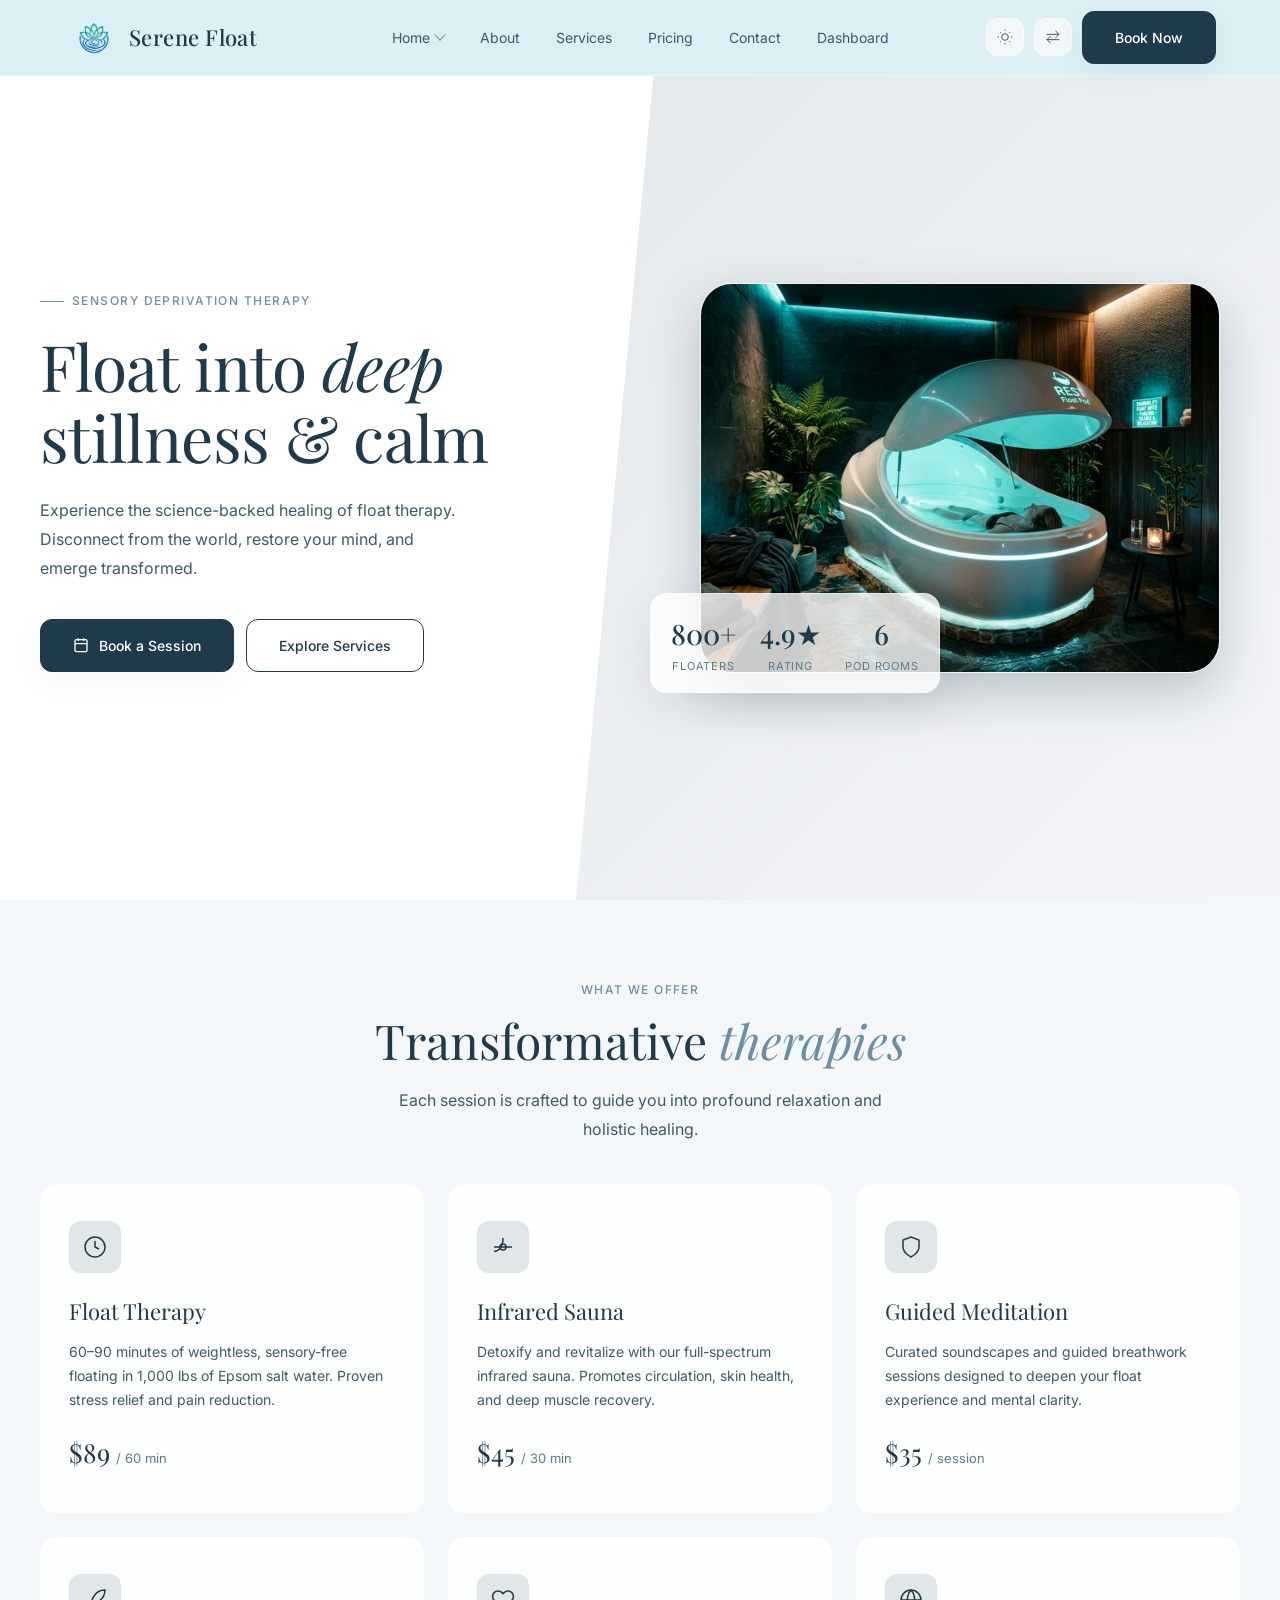
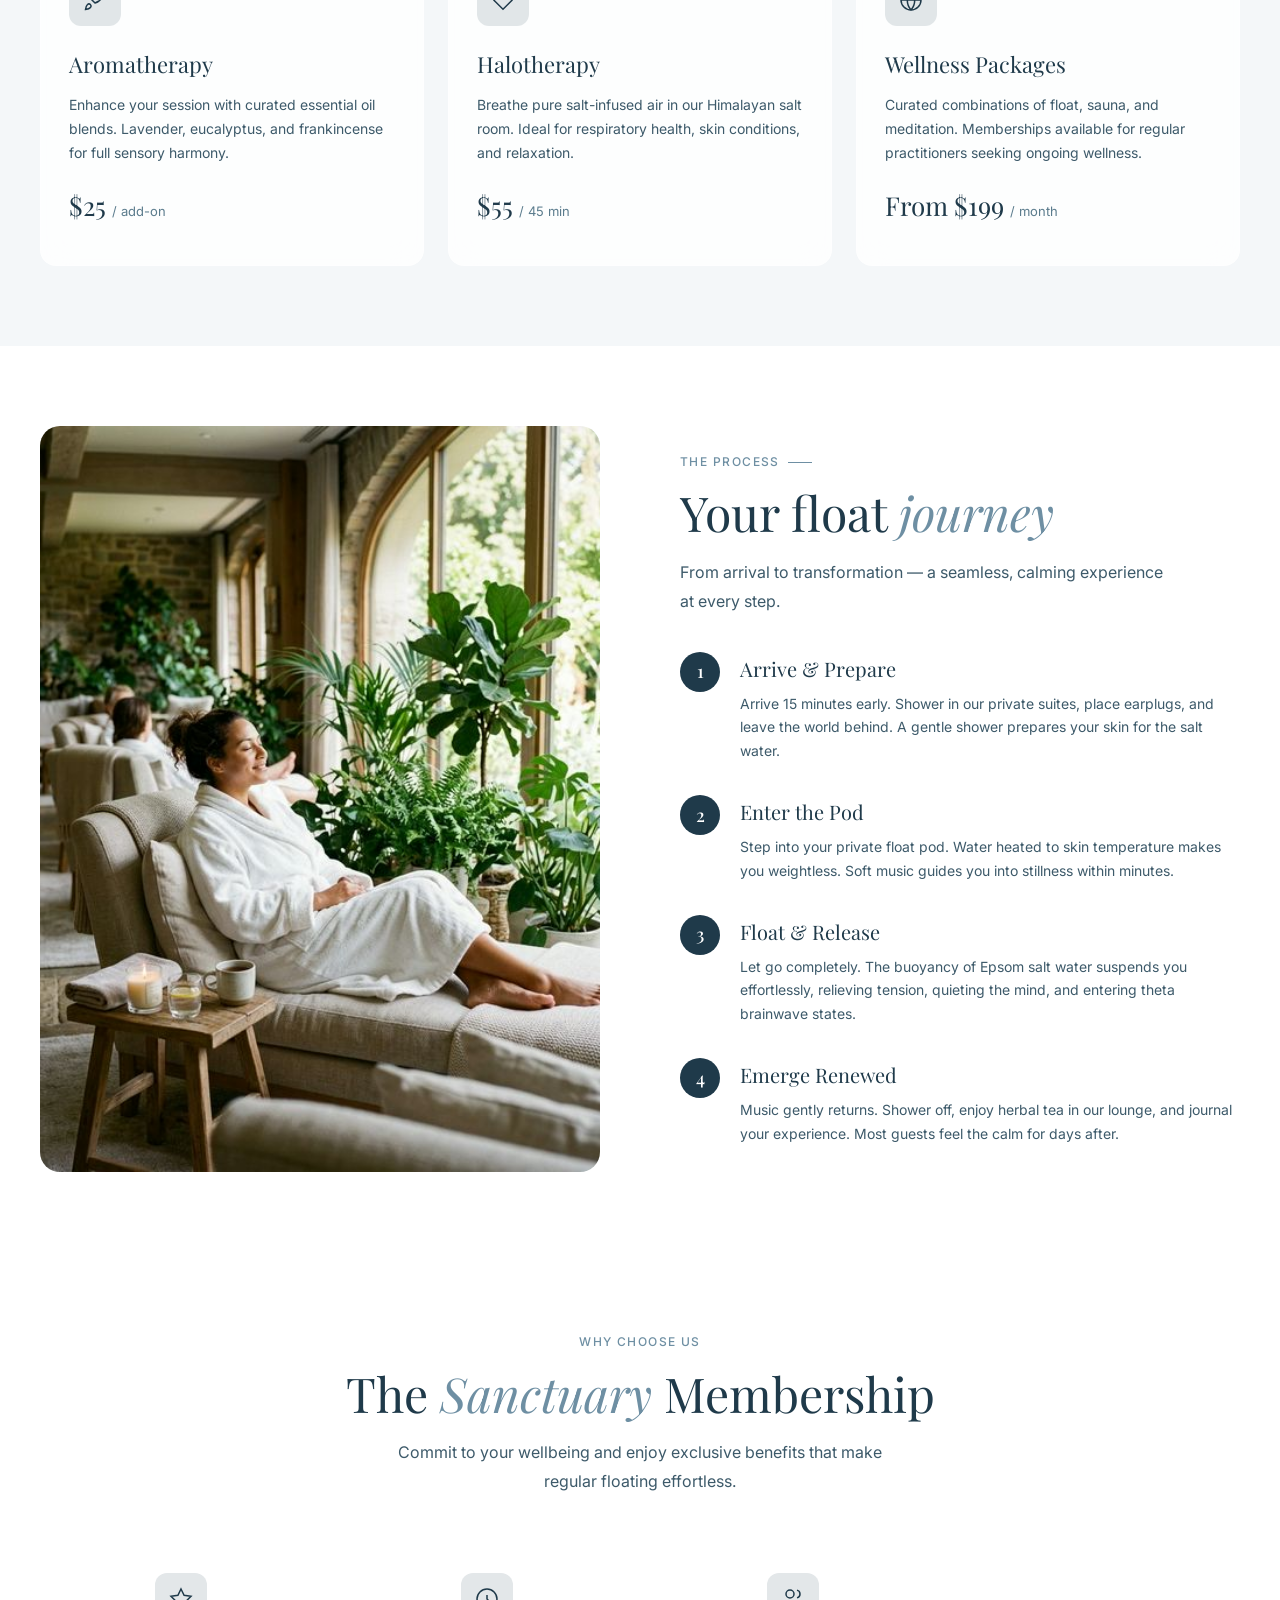
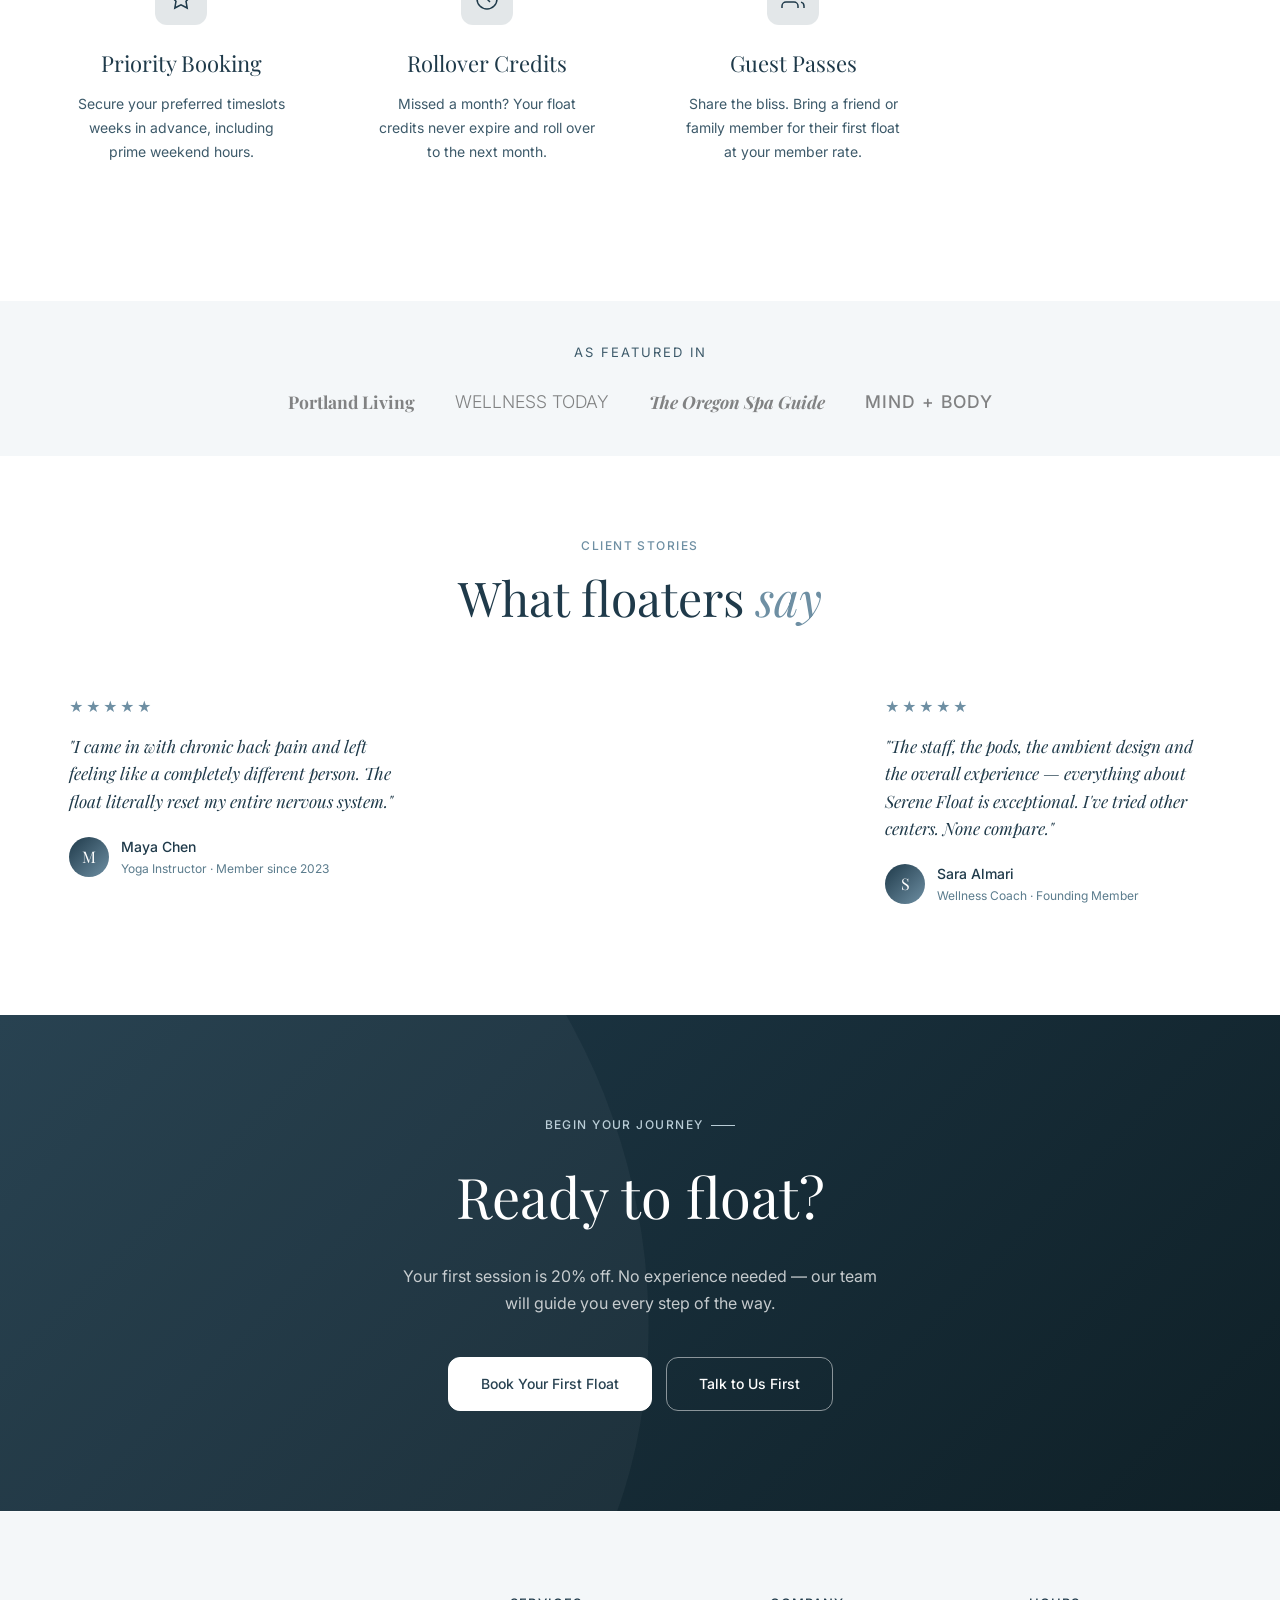
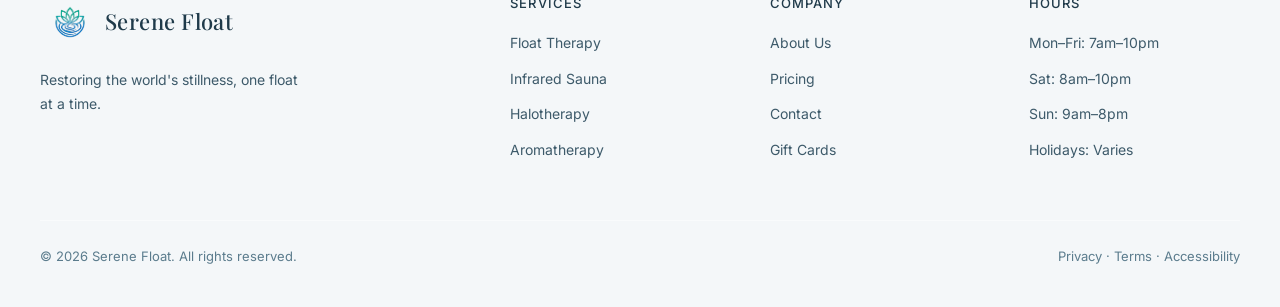
==== commit c992b730: "correction updated" ====
--- a/index.html
+++ b/index.html
@@ -56,8 +56,8 @@
               </svg>
             </button>
             <button class="icon-btn" onclick="toggleRTL()" title="Toggle RTL">
-              <svg viewBox="0 0 24 24" fill="none" stroke="currentColor" stroke-width="1.5">
-                <path d="M4 6h16M4 12h16M4 18h10" />
+              <svg viewBox="0 0 24 24" fill="none" stroke="currentColor" stroke-width="1.5" stroke-linecap="round" stroke-linejoin="round">
+                <path d="M16 3l5 5-5 5M21 8H3M8 11l-5 5 5 5M3 16h18" />
               </svg>
             </button>
           </div>
@@ -90,8 +90,10 @@
               fill="none"
               stroke="currentColor"
               stroke-width="1.5"
+              stroke-linecap="round"
+              stroke-linejoin="round"
             >
-              <path d="M4 6h16M4 12h16M4 18h10" />
+              <path d="M16 3l5 5-5 5M21 8H3M8 11l-5 5 5 5M3 16h18" />
             </svg>
           </button>
           <a href="pages/signup.html" class="btn btn-primary"
--- a/assets/css/style.css
+++ b/assets/css/style.css
@@ -3489,8 +3489,8 @@
 
 @media (max-width: 480px) {
   .nav-inner, .hero, .section, .site-footer, .page-hero { padding-left: 20px; padding-right: 20px; }
-  .hero h1 { font-size: 36px; }
-  .float-pod { aspect-ratio: 4/3; min-height: 280px; }
+  .hero h1 { font-size: clamp(28px, 8vw, 36px); }
+  .float-pod { aspect-ratio: 4/3; width: 100%; min-height: auto; }
   .hero-stats { gap: 8px; padding: 12px; bottom: 15px; }
   .stat-val { font-size: 20px; }
 
@@ -3552,7 +3552,7 @@
   .logo-icon { width: 40px; height: 40px; }
   .nav-actions { gap: 6px; margin-right: 8px; }
   .icon-btn { width: 34px; height: 34px; }
-  .hero, .section, .site-footer, .page-hero { padding-left: 24px; padding-right: 24px; }
+  .hero, .section, .site-footer, .page-hero { padding-left: 16px; padding-right: 16px; }
 
   /* Services page at 360px */
   .sdc-body { padding: 16px 12px; }
@@ -3571,15 +3571,17 @@
 
   /* Hero section */
   .hero { min-height: auto; padding-top: calc(var(--nav-h) + 40px); padding-bottom: 60px; }
-  .hero h1 { font-size: 26px; line-height: 1.2; }
-  .hero-inner { gap: 32px; }
-  .hero-label { font-size: 10px; margin-bottom: 8px; }
+  .hero h1 { font-size: 24px; line-height: 1.2; }
+  .hero-inner { gap: 24px; }
+  .hero-label { font-size: 9px; margin-bottom: 8px; }
   .hero-label::before { display: none; }
   .hero::before { display: none; }
-  .hero-actions { flex-direction: column; width: 100%; gap: 12px; margin-top: 32px; }
-  .hero-actions .btn { width: 100%; justify-content: center; }
-  .hero-stats { gap: 6px; padding: 12px; bottom: 10px; width: calc(100% - 32px); left: 16px; transform: none; }
-  .hero-desc { font-size: 14px; line-height: 1.6; margin: 0 auto; }
+  .hero-actions { flex-direction: column; width: 100%; gap: 10px; margin-top: 24px; }
+  .hero-actions .btn { width: 100%; justify-content: center; padding: 12px 24px; }
+  .hero-stats { gap: 6px; padding: 10px; bottom: 10px; width: calc(100% - 32px); left: 16px; transform: none; }
+  .stat-val { font-size: 18px; }
+  .stat-label { font-size: 9px; }
+  .hero-desc { font-size: 13px; line-height: 1.6; margin: 0 auto; }
   .page-hero { padding-top: calc(var(--nav-h) + 40px); padding-bottom: 40px; }
   .section-title { font-size: 22px; }
   .section-sub { font-size: 13px; }
